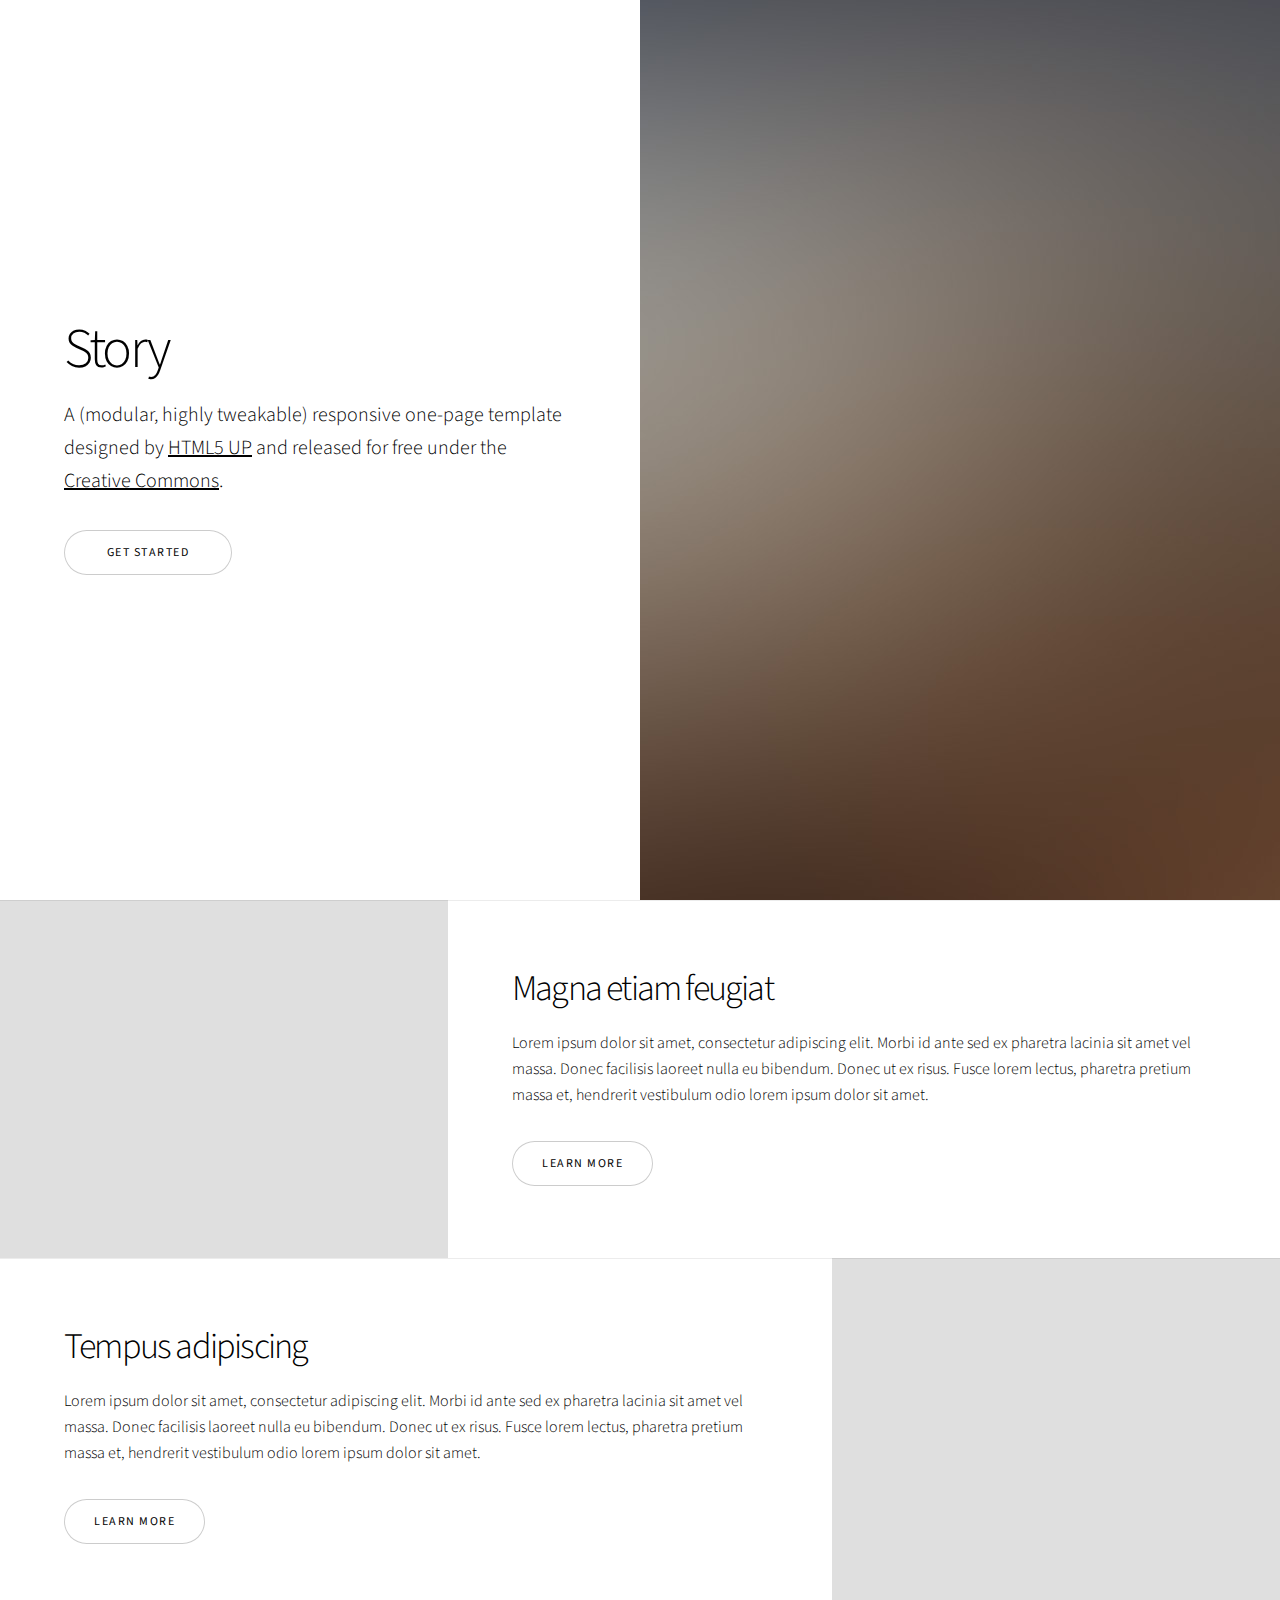
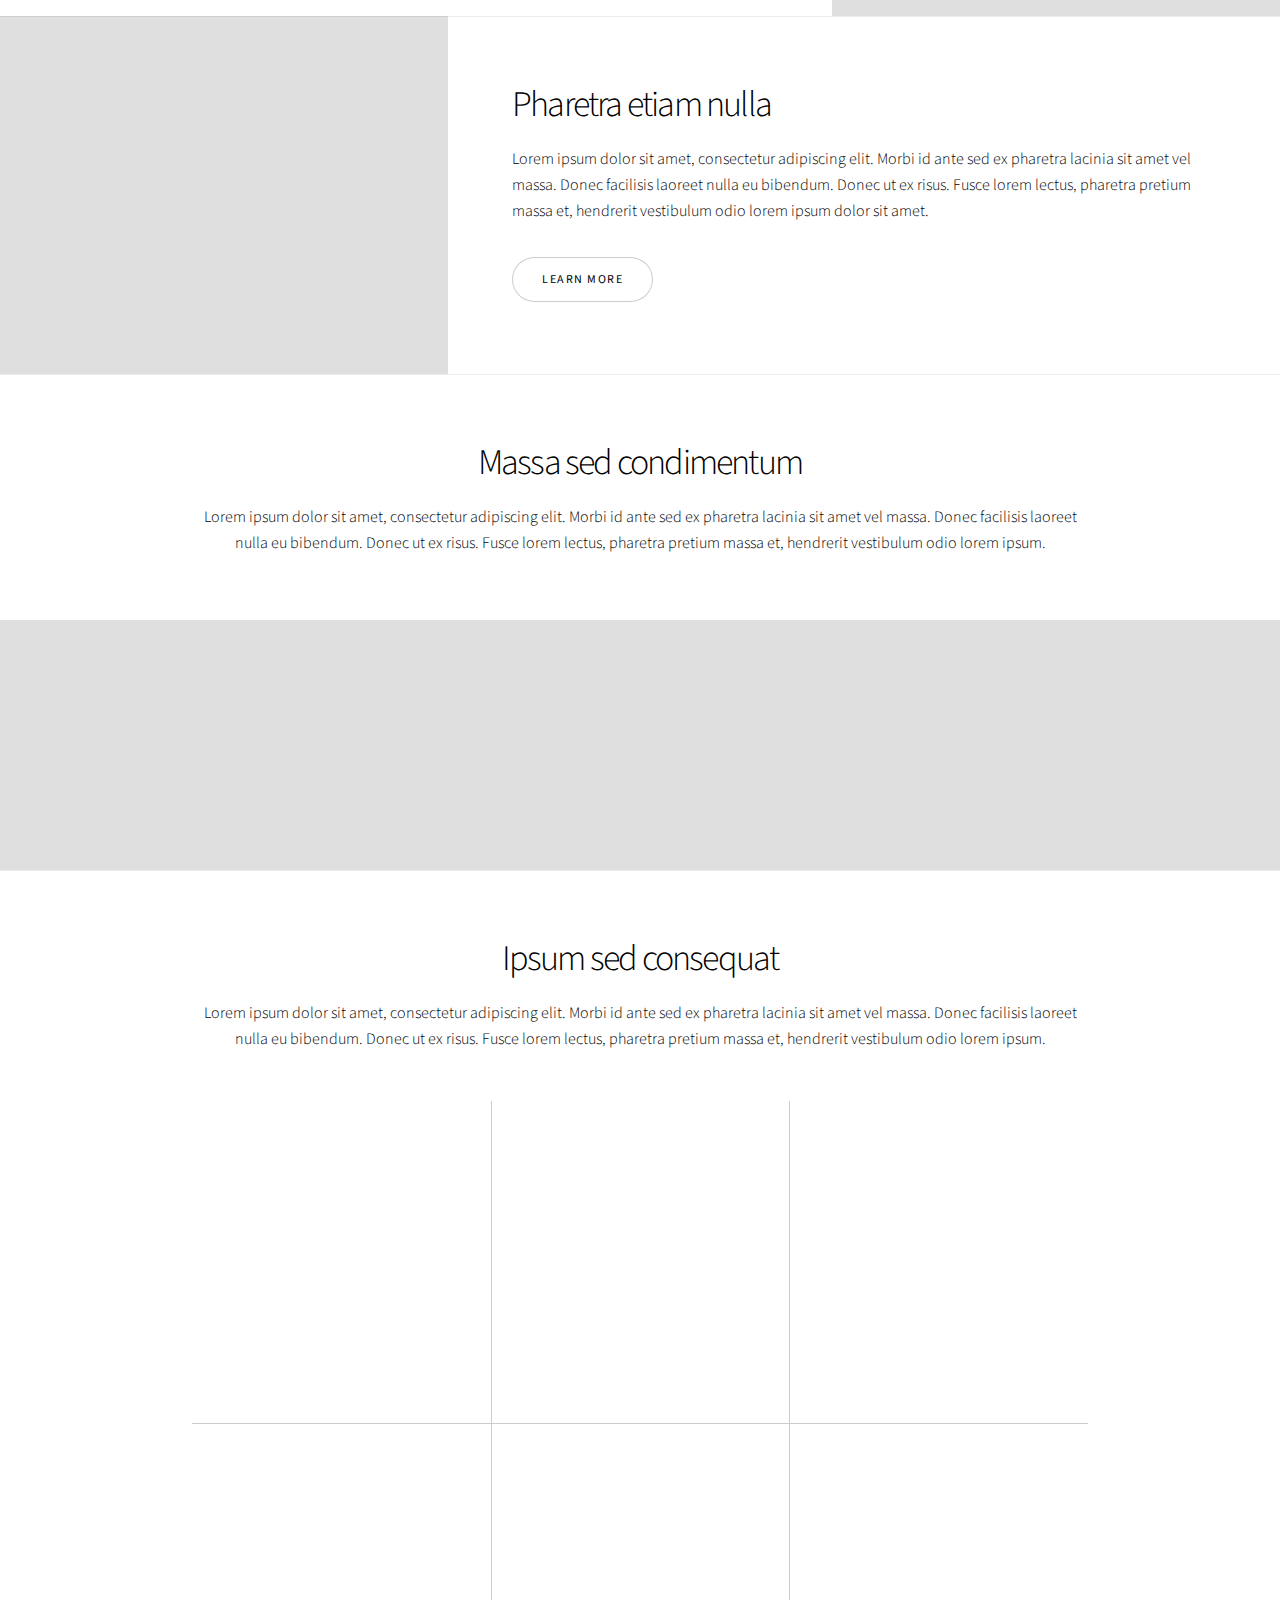
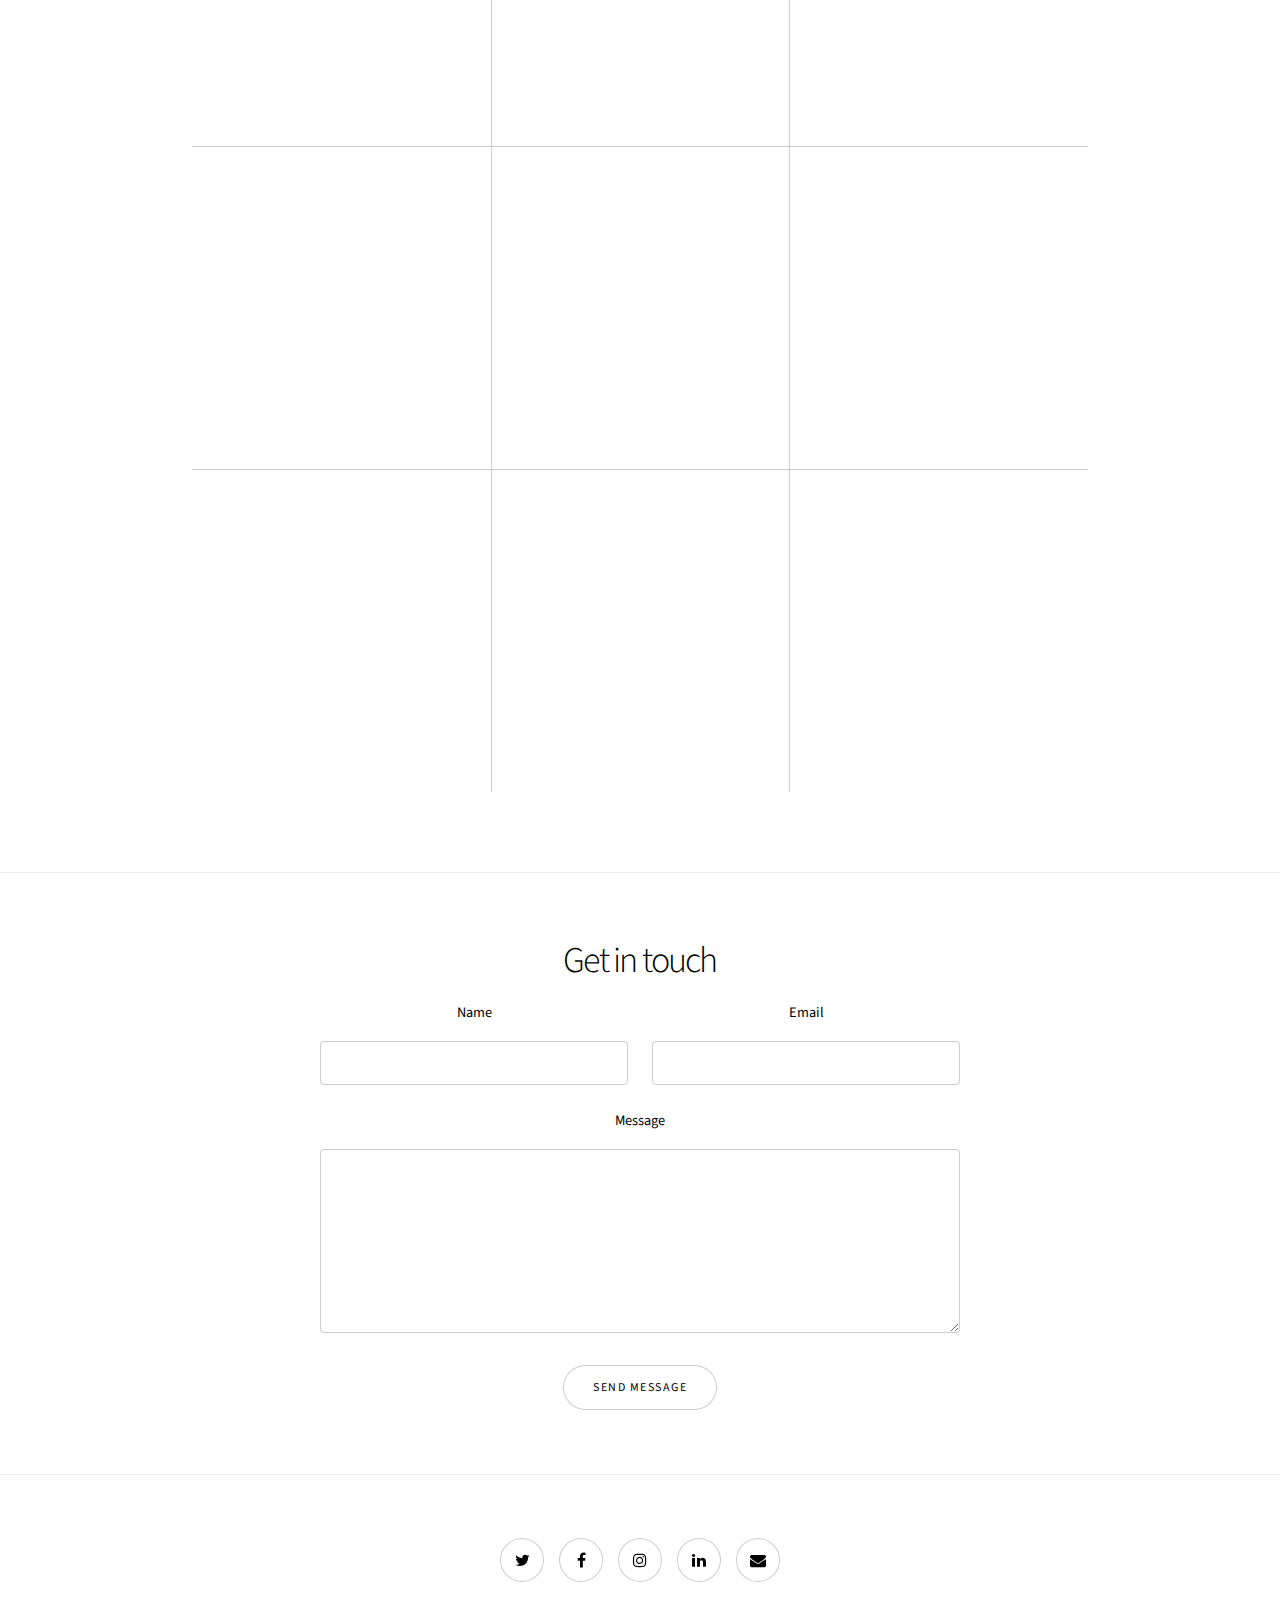
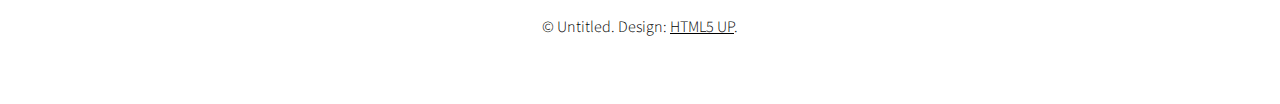
==== index.html @ b8669bd5 "Importation du Template" ====
<!DOCTYPE HTML>
<!--
	Story by HTML5 UP
	html5up.net | @ajlkn
	Free for personal and commercial use under the CCA 3.0 license (html5up.net/license)
-->
<html>
	<head>
		<title>Story by HTML5 UP</title>
		<meta charset="utf-8" />
		<meta name="viewport" content="width=device-width, initial-scale=1, user-scalable=no" />
		<link rel="stylesheet" href="assets/css/main.css" />
		<noscript><link rel="stylesheet" href="assets/css/noscript.css" /></noscript>
	</head>
	<body class="is-preload">

		<!-- Wrapper -->
			<div id="wrapper" class="divided">

				<!-- One -->
					<section class="banner style1 orient-left content-align-left image-position-right fullscreen onload-image-fade-in onload-content-fade-right">
						<div class="content">
							<h1>Story</h1>
							<p class="major">A (modular, highly tweakable) responsive one-page template designed by <a href="https://html5up.net">HTML5 UP</a> and released for free under the <a href="https://html5up.net/license">Creative Commons</a>.</p>
							<ul class="actions stacked">
								<li><a href="#first" class="button big wide smooth-scroll-middle">Get Started</a></li>
							</ul>
						</div>
						<div class="image">
							<img src="images/banner.jpg" alt="" />
						</div>
					</section>

				<!-- Two -->
					<section class="spotlight style1 orient-right content-align-left image-position-center onscroll-image-fade-in" id="first">
						<div class="content">
							<h2>Magna etiam feugiat</h2>
							<p>Lorem ipsum dolor sit amet, consectetur adipiscing elit. Morbi id ante sed ex pharetra lacinia sit amet vel massa. Donec facilisis laoreet nulla eu bibendum. Donec ut ex risus. Fusce lorem lectus, pharetra pretium massa et, hendrerit vestibulum odio lorem ipsum dolor sit amet.</p>
							<ul class="actions stacked">
								<li><a href="#" class="button">Learn More</a></li>
							</ul>
						</div>
						<div class="image">
							<img src="images/spotlight01.jpg" alt="" />
						</div>
					</section>

				<!-- Three -->
					<section class="spotlight style1 orient-left content-align-left image-position-center onscroll-image-fade-in">
						<div class="content">
							<h2>Tempus adipiscing</h2>
							<p>Lorem ipsum dolor sit amet, consectetur adipiscing elit. Morbi id ante sed ex pharetra lacinia sit amet vel massa. Donec facilisis laoreet nulla eu bibendum. Donec ut ex risus. Fusce lorem lectus, pharetra pretium massa et, hendrerit vestibulum odio lorem ipsum dolor sit amet.</p>
							<ul class="actions stacked">
								<li><a href="#" class="button">Learn More</a></li>
							</ul>
						</div>
						<div class="image">
							<img src="images/spotlight02.jpg" alt="" />
						</div>
					</section>

				<!-- Four -->
					<section class="spotlight style1 orient-right content-align-left image-position-center onscroll-image-fade-in">
						<div class="content">
							<h2>Pharetra etiam nulla</h2>
							<p>Lorem ipsum dolor sit amet, consectetur adipiscing elit. Morbi id ante sed ex pharetra lacinia sit amet vel massa. Donec facilisis laoreet nulla eu bibendum. Donec ut ex risus. Fusce lorem lectus, pharetra pretium massa et, hendrerit vestibulum odio lorem ipsum dolor sit amet.</p>
							<ul class="actions stacked">
								<li><a href="#" class="button">Learn More</a></li>
							</ul>
						</div>
						<div class="image">
							<img src="images/spotlight03.jpg" alt="" />
						</div>
					</section>

				<!-- Five -->
					<section class="wrapper style1 align-center">
						<div class="inner">
							<h2>Massa sed condimentum</h2>
							<p>Lorem ipsum dolor sit amet, consectetur adipiscing elit. Morbi id ante sed ex pharetra lacinia sit amet vel massa. Donec facilisis laoreet nulla eu bibendum. Donec ut ex risus. Fusce lorem lectus, pharetra pretium massa et, hendrerit vestibulum odio lorem ipsum.</p>
						</div>

						<!-- Gallery -->
							<div class="gallery style2 medium lightbox onscroll-fade-in">
								<article>
									<a href="images/gallery/fulls/01.jpg" class="image">
										<img src="images/gallery/thumbs/01.jpg" alt="" />
									</a>
									<div class="caption">
										<h3>Ipsum Dolor</h3>
										<p>Lorem ipsum dolor amet, consectetur magna etiam elit. Etiam sed ultrices.</p>
										<ul class="actions fixed">
											<li><span class="button small">Details</span></li>
										</ul>
									</div>
								</article>
								<article>
									<a href="images/gallery/fulls/02.jpg" class="image">
										<img src="images/gallery/thumbs/02.jpg" alt="" />
									</a>
									<div class="caption">
										<h3>Feugiat Lorem</h3>
										<p>Lorem ipsum dolor amet, consectetur magna etiam elit. Etiam sed ultrices.</p>
										<ul class="actions fixed">
											<li><span class="button small">Details</span></li>
										</ul>
									</div>
								</article>
								<article>
									<a href="images/gallery/fulls/03.jpg" class="image">
										<img src="images/gallery/thumbs/03.jpg" alt="" />
									</a>
									<div class="caption">
										<h3>Magna Amet</h3>
										<p>Lorem ipsum dolor amet, consectetur magna etiam elit. Etiam sed ultrices.</p>
										<ul class="actions fixed">
											<li><span class="button small">Details</span></li>
										</ul>
									</div>
								</article>
								<article>
									<a href="images/gallery/fulls/04.jpg" class="image">
										<img src="images/gallery/thumbs/04.jpg" alt="" />
									</a>
									<div class="caption">
										<h3>Sed Tempus</h3>
										<p>Lorem ipsum dolor amet, consectetur magna etiam elit. Etiam sed ultrices.</p>
										<ul class="actions fixed">
											<li><span class="button small">Details</span></li>
										</ul>
									</div>
								</article>
								<article>
									<a href="images/gallery/fulls/05.jpg" class="image">
										<img src="images/gallery/thumbs/05.jpg" alt="" />
									</a>
									<div class="caption">
										<h3>Ultrices Magna</h3>
										<p>Lorem ipsum dolor amet, consectetur magna etiam elit. Etiam sed ultrices.</p>
										<ul class="actions fixed">
											<li><span class="button small">Details</span></li>
										</ul>
									</div>
								</article>
								<article>
									<a href="images/gallery/fulls/06.jpg" class="image">
										<img src="images/gallery/thumbs/06.jpg" alt="" />
									</a>
									<div class="caption">
										<h3>Sed Tempus</h3>
										<p>Lorem ipsum dolor amet, consectetur magna etiam elit. Etiam sed ultrices.</p>
										<ul class="actions fixed">
											<li><span class="button small">Details</span></li>
										</ul>
									</div>
								</article>
								<article>
									<a href="images/gallery/fulls/07.jpg" class="image">
										<img src="images/gallery/thumbs/07.jpg" alt="" />
									</a>
									<div class="caption">
										<h3>Ipsum Lorem</h3>
										<p>Lorem ipsum dolor amet, consectetur magna etiam elit. Etiam sed ultrices.</p>
										<ul class="actions fixed">
											<li><span class="button small">Details</span></li>
										</ul>
									</div>
								</article>
								<article>
									<a href="images/gallery/fulls/08.jpg" class="image">
										<img src="images/gallery/thumbs/08.jpg" alt="" />
									</a>
									<div class="caption">
										<h3>Magna Risus</h3>
										<p>Lorem ipsum dolor amet, consectetur magna etiam elit. Etiam sed ultrices.</p>
										<ul class="actions fixed">
											<li><span class="button small">Details</span></li>
										</ul>
									</div>
								</article>
								<article>
									<a href="images/gallery/fulls/09.jpg" class="image">
										<img src="images/gallery/thumbs/09.jpg" alt="" />
									</a>
									<div class="caption">
										<h3>Tempus Dolor</h3>
										<p>Lorem ipsum dolor amet, consectetur magna etiam elit. Etiam sed ultrices.</p>
										<ul class="actions fixed">
											<li><span class="button small">Details</span></li>
										</ul>
									</div>
								</article>
								<article>
									<a href="images/gallery/fulls/10.jpg" class="image">
										<img src="images/gallery/thumbs/10.jpg" alt="" />
									</a>
									<div class="caption">
										<h3>Sed Etiam</h3>
										<p>Lorem ipsum dolor amet, consectetur magna etiam elit. Etiam sed ultrices.</p>
										<ul class="actions fixed">
											<li><span class="button small">Details</span></li>
										</ul>
									</div>
								</article>
								<article>
									<a href="images/gallery/fulls/11.jpg" class="image">
										<img src="images/gallery/thumbs/11.jpg" alt="" />
									</a>
									<div class="caption">
										<h3>Magna Lorem</h3>
										<p>Lorem ipsum dolor amet, consectetur magna etiam elit. Etiam sed ultrices.</p>
										<ul class="actions fixed">
											<li><span class="button small">Details</span></li>
										</ul>
									</div>
								</article>
								<article>
									<a href="images/gallery/fulls/12.jpg" class="image">
										<img src="images/gallery/thumbs/12.jpg" alt="" />
									</a>
									<div class="caption">
										<h3>Ipsum Dolor</h3>
										<p>Lorem ipsum dolor amet, consectetur magna etiam elit. Etiam sed ultrices.</p>
										<ul class="actions fixed">
											<li><span class="button small">Details</span></li>
										</ul>
									</div>
								</article>
							</div>

					</section>

				<!-- Six -->
					<section class="wrapper style1 align-center">
						<div class="inner">
							<h2>Ipsum sed consequat</h2>
							<p>Lorem ipsum dolor sit amet, consectetur adipiscing elit. Morbi id ante sed ex pharetra lacinia sit amet vel massa. Donec facilisis laoreet nulla eu bibendum. Donec ut ex risus. Fusce lorem lectus, pharetra pretium massa et, hendrerit vestibulum odio lorem ipsum.</p>
							<div class="items style1 medium onscroll-fade-in">
								<section>
									<span class="icon style2 major fa-diamond"></span>
									<h3>Lorem</h3>
									<p>Lorem ipsum dolor sit amet, consectetur adipiscing elit. Morbi dui turpis, cursus eget orci amet aliquam congue semper. Etiam eget ultrices risus nec tempor elit.</p>
								</section>
								<section>
									<span class="icon style2 major fa-save"></span>
									<h3>Ipsum</h3>
									<p>Lorem ipsum dolor sit amet, consectetur adipiscing elit. Morbi dui turpis, cursus eget orci amet aliquam congue semper. Etiam eget ultrices risus nec tempor elit.</p>
								</section>
								<section>
									<span class="icon style2 major fa-bar-chart"></span>
									<h3>Dolor</h3>
									<p>Lorem ipsum dolor sit amet, consectetur adipiscing elit. Morbi dui turpis, cursus eget orci amet aliquam congue semper. Etiam eget ultrices risus nec tempor elit.</p>
								</section>
								<section>
									<span class="icon style2 major fa-wifi"></span>
									<h3>Amet</h3>
									<p>Lorem ipsum dolor sit amet, consectetur adipiscing elit. Morbi dui turpis, cursus eget orci amet aliquam congue semper. Etiam eget ultrices risus nec tempor elit.</p>
								</section>
								<section>
									<span class="icon style2 major fa-cog"></span>
									<h3>Magna</h3>
									<p>Lorem ipsum dolor sit amet, consectetur adipiscing elit. Morbi dui turpis, cursus eget orci amet aliquam congue semper. Etiam eget ultrices risus nec tempor elit.</p>
								</section>
								<section>
									<span class="icon style2 major fa-paper-plane"></span>
									<h3>Tempus</h3>
									<p>Lorem ipsum dolor sit amet, consectetur adipiscing elit. Morbi dui turpis, cursus eget orci amet aliquam congue semper. Etiam eget ultrices risus nec tempor elit.</p>
								</section>
								<section>
									<span class="icon style2 major fa-desktop"></span>
									<h3>Aliquam</h3>
									<p>Lorem ipsum dolor sit amet, consectetur adipiscing elit. Morbi dui turpis, cursus eget orci amet aliquam congue semper. Etiam eget ultrices risus nec tempor elit.</p>
								</section>
								<section>
									<span class="icon style2 major fa-refresh"></span>
									<h3>Elit</h3>
									<p>Lorem ipsum dolor sit amet, consectetur adipiscing elit. Morbi dui turpis, cursus eget orci amet aliquam congue semper. Etiam eget ultrices risus nec tempor elit.</p>
								</section>
								<section>
									<span class="icon style2 major fa-hashtag"></span>
									<h3>Morbi</h3>
									<p>Lorem ipsum dolor sit amet, consectetur adipiscing elit. Morbi dui turpis, cursus eget orci amet aliquam congue semper. Etiam eget ultrices risus nec tempor elit.</p>
								</section>
								<section>
									<span class="icon style2 major fa-bolt"></span>
									<h3>Turpis</h3>
									<p>Lorem ipsum dolor sit amet, consectetur adipiscing elit. Morbi dui turpis, cursus eget orci amet aliquam congue semper. Etiam eget ultrices risus nec tempor elit.</p>
								</section>
								<section>
									<span class="icon style2 major fa-envelope"></span>
									<h3>Ultrices</h3>
									<p>Lorem ipsum dolor sit amet, consectetur adipiscing elit. Morbi dui turpis, cursus eget orci amet aliquam congue semper. Etiam eget ultrices risus nec tempor elit.</p>
								</section>
								<section>
									<span class="icon style2 major fa-leaf"></span>
									<h3>Risus</h3>
									<p>Lorem ipsum dolor sit amet, consectetur adipiscing elit. Morbi dui turpis, cursus eget orci amet aliquam congue semper. Etiam eget ultrices risus nec tempor elit.</p>
								</section>
							</div>
						</div>
					</section>

				<!-- Seven -->
					<section class="wrapper style1 align-center">
						<div class="inner medium">
							<h2>Get in touch</h2>
							<form method="post" action="#">
								<div class="fields">
									<div class="field half">
										<label for="name">Name</label>
										<input type="text" name="name" id="name" value="" />
									</div>
									<div class="field half">
										<label for="email">Email</label>
										<input type="email" name="email" id="email" value="" />
									</div>
									<div class="field">
										<label for="message">Message</label>
										<textarea name="message" id="message" rows="6"></textarea>
									</div>
								</div>
								<ul class="actions special">
									<li><input type="submit" name="submit" id="submit" value="Send Message" /></li>
								</ul>
							</form>

						</div>
					</section>

				<!-- Footer -->
					<footer class="wrapper style1 align-center">
						<div class="inner">
							<ul class="icons">
								<li><a href="#" class="icon style2 fa-twitter"><span class="label">Twitter</span></a></li>
								<li><a href="#" class="icon style2 fa-facebook"><span class="label">Facebook</span></a></li>
								<li><a href="#" class="icon style2 fa-instagram"><span class="label">Instagram</span></a></li>
								<li><a href="#" class="icon style2 fa-linkedin"><span class="label">LinkedIn</span></a></li>
								<li><a href="#" class="icon style2 fa-envelope"><span class="label">Email</span></a></li>
							</ul>
							<p>&copy; Untitled. Design: <a href="https://html5up.net">HTML5 UP</a>.</p>
						</div>
					</footer>

			</div>

		<!-- Scripts -->
			<script src="assets/js/jquery.min.js"></script>
			<script src="assets/js/jquery.scrollex.min.js"></script>
			<script src="assets/js/jquery.scrolly.min.js"></script>
			<script src="assets/js/browser.min.js"></script>
			<script src="assets/js/breakpoints.min.js"></script>
			<script src="assets/js/util.js"></script>
			<script src="assets/js/main.js"></script>

	</body>
</html>
---- assets/css/main.css ----
@import url(font-awesome.min.css);
@import url("https://fonts.googleapis.com/css?family=Source+Sans+Pro:300,300i,400,400i");

/*
	Story by HTML5 UP
	html5up.net | @ajlkn
	Free for personal and commercial use under the CCA 3.0 license (html5up.net/license)
*/

html, body, div, span, applet, object,
iframe, h1, h2, h3, h4, h5, h6, p, blockquote,
pre, a, abbr, acronym, address, big, cite,
code, del, dfn, em, img, ins, kbd, q, s, samp,
small, strike, strong, sub, sup, tt, var, b,
u, i, center, dl, dt, dd, ol, ul, li, fieldset,
form, label, legend, table, caption, tbody,
tfoot, thead, tr, th, td, article, aside,
canvas, details, embed, figure, figcaption,
footer, header, hgroup, menu, nav, output, ruby,
section, summary, time, mark, audio, video {
	margin: 0;
	padding: 0;
	border: 0;
	font-size: 100%;
	font: inherit;
	vertical-align: baseline;}

article, aside, details, figcaption, figure,
footer, header, hgroup, menu, nav, section {
	display: block;}

body {
	line-height: 1;
}

ol, ul {
	list-style: none;
}

blockquote, q {
	quotes: none;
}

	blockquote:before, blockquote:after, q:before, q:after {
		content: '';
		content: none;
	}

table {
	border-collapse: collapse;
	border-spacing: 0;
}

body {
	-webkit-text-size-adjust: none;
}

mark {
	background-color: transparent;
	color: inherit;
}

input::-moz-focus-inner {
	border: 0;
	padding: 0;
}

input, select, textarea {
	-moz-appearance: none;
	-webkit-appearance: none;
	-ms-appearance: none;
	appearance: none;
}

/* Basic */

	@-ms-viewport {
		width: device-width;
	}

	body {
		-ms-overflow-style: scrollbar;
	}

	@media screen and (max-width: 480px) {

		html, body {
			min-width: 320px;
		}

	}

	html {
		box-sizing: border-box;
	}

	*, *:before, *:after {
		box-sizing: inherit;
	}

	body {
		background: #ffffff;
	}

		body.is-preload *, body.is-preload *:before, body.is-preload *:after {
			-moz-animation: none !important;
			-webkit-animation: none !important;
			-ms-animation: none !important;
			animation: none !important;
			-moz-transition: none !important;
			-webkit-transition: none !important;
			-ms-transition: none !important;
			transition: none !important;
		}

/* Type */

	html {
		font-size: 18pt;
	}

		@media screen and (max-width: 1680px) {

			html {
				font-size: 14pt;
			}

		}

		@media screen and (max-width: 1280px) {

			html {
				font-size: 12pt;
			}

		}

		@media screen and (max-width: 736px) {

			html {
				font-size: 11pt;
			}

		}

		@media screen and (max-width: 360px) {

			html {
				font-size: 10pt;
			}

		}

	body {
		background-color: #ffffff;
		color: #000000;
	}

	body, input, select, textarea {
		font-family: "Source Sans Pro", Helvetica, sans-serif;
		font-size: 1rem;
		font-weight: 300;
		line-height: 1.65;
	}

	a {
		-moz-transition: color 0.2s ease-in-out;
		-webkit-transition: color 0.2s ease-in-out;
		-ms-transition: color 0.2s ease-in-out;
		transition: color 0.2s ease-in-out;
		text-decoration: underline;
	}

		a:hover {
			text-decoration: none;
		}

	strong, b {
		font-weight: 400;
	}

	em, i {
		font-style: italic;
	}

	p {
		margin: 0 0 2rem 0;
	}

		p.major {
			font-size: 1.25rem;
		}

	h1, h2, h3, h4, h5, h6 {
		font-weight: 300;
		line-height: 1.375;
		letter-spacing: -0.05em;
		margin: 0 0 1rem 0;
	}

		h1 a, h2 a, h3 a, h4 a, h5 a, h6 a {
			color: inherit;
			text-decoration: none;
		}

	h1 {
		font-size: 3.5rem;
		line-height: 1.2;
	}

	h2 {
		font-size: 2.25rem;
	}

	h3 {
		font-size: 1.5rem;
	}

	h4 {
		font-size: 1.1rem;
	}

	h5 {
		font-size: 0.9rem;
	}

	h6 {
		font-size: 0.7rem;
	}

	sub {
		font-size: 0.8rem;
		position: relative;
		top: 0.5rem;
	}

	sup {
		font-size: 0.8rem;
		position: relative;
		top: -0.5rem;
	}

	blockquote {
		border-left: solid 4px;
		font-style: italic;
		margin: 0 0 2rem 0;
		padding: 0.5rem 0 0.5rem 2rem;
	}

	code {
		border-radius: 4px;
		font-family: "Courier New", monospace;
		font-size: 0.9em;
		margin: 0 0.25rem;
		padding: 0.25rem 0.325rem;
	}

	pre {
		-webkit-overflow-scrolling: touch;
		font-family: "Courier New", monospace;
		font-size: 0.9em;
		margin: 0 0 2rem 0;
	}

		pre code {
			display: block;
			line-height: 1.5;
			padding: 0.75rem 1rem;
			overflow-x: auto;
		}

	hr {
		border: 0;
		border-bottom: solid 1px;
		margin: 2.5rem 0;
	}

		hr.major {
			margin: 3.5rem 0;
		}

	.align-left {
		text-align: left;
	}

	.align-center {
		text-align: center;
	}

	.align-right {
		text-align: right;
	}

	@media screen and (max-width: 736px) {

		p.major {
			font-size: 1.1rem;
		}

		h1 {
			font-size: 2.5rem;
		}

		h2 {
			font-size: 2rem;
		}

		h3 {
			font-size: 1.25rem;
		}

		h4 {
			font-size: 1rem;
		}

	}

	input, select, textarea {
		color: #000000;
	}

	a {
		color: #000000;
	}

		a:hover {
			color: #47D3E5;
		}

	strong, b {
		color: #000000;
	}

	h1, h2, h3, h4, h5, h6 {
		color: #000000;
	}

	blockquote {
		border-left-color: rgba(0, 0, 0, 0.2);
	}

	code {
		background: rgba(0, 0, 0, 0.05);
		border-color: rgba(0, 0, 0, 0.2);
	}

	hr {
		border-bottom-color: rgba(0, 0, 0, 0.2);
	}

/* Row */

	.row {
		display: flex;
		flex-wrap: wrap;
		box-sizing: border-box;
		align-items: stretch;
	}

		.row > * {
			box-sizing: border-box;
		}

		.row.gtr-uniform > * > :last-child {
			margin-bottom: 0;
		}

		.row.aln-left {
			justify-content: flex-start;
		}

		.row.aln-center {
			justify-content: center;
		}

		.row.aln-right {
			justify-content: flex-end;
		}

		.row.aln-top {
			align-items: flex-start;
		}

		.row.aln-middle {
			align-items: center;
		}

		.row.aln-bottom {
			align-items: flex-end;
		}

		.row > .imp {
			order: -1;
		}

		.row > .col-1 {
			width: 8.3333333333%;
		}

		.row > .off-1 {
			margin-left: 8.3333333333%;
		}

		.row > .col-2 {
			width: 16.6666666667%;
		}

		.row > .off-2 {
			margin-left: 16.6666666667%;
		}

		.row > .col-3 {
			width: 25%;
		}

		.row > .off-3 {
			margin-left: 25%;
		}

		.row > .col-4 {
			width: 33.3333333333%;
		}

		.row > .off-4 {
			margin-left: 33.3333333333%;
		}

		.row > .col-5 {
			width: 41.6666666667%;
		}

		.row > .off-5 {
			margin-left: 41.6666666667%;
		}

		.row > .col-6 {
			width: 50%;
		}

		.row > .off-6 {
			margin-left: 50%;
		}

		.row > .col-7 {
			width: 58.3333333333%;
		}

		.row > .off-7 {
			margin-left: 58.3333333333%;
		}

		.row > .col-8 {
			width: 66.6666666667%;
		}

		.row > .off-8 {
			margin-left: 66.6666666667%;
		}

		.row > .col-9 {
			width: 75%;
		}

		.row > .off-9 {
			margin-left: 75%;
		}

		.row > .col-10 {
			width: 83.3333333333%;
		}

		.row > .off-10 {
			margin-left: 83.3333333333%;
		}

		.row > .col-11 {
			width: 91.6666666667%;
		}

		.row > .off-11 {
			margin-left: 91.6666666667%;
		}

		.row > .col-12 {
			width: 100%;
		}

		.row > .off-12 {
			margin-left: 100%;
		}

		.row.gtr-0 {
			margin-top: 0;
			margin-left: 0rem;
		}

			.row.gtr-0 > * {
				padding: 0 0 0 0rem;
			}

			.row.gtr-0.gtr-uniform {
				margin-top: 0rem;
			}

				.row.gtr-0.gtr-uniform > * {
					padding-top: 0rem;
				}

		.row.gtr-25 {
			margin-top: 0;
			margin-left: -0.5rem;
		}

			.row.gtr-25 > * {
				padding: 0 0 0 0.5rem;
			}

			.row.gtr-25.gtr-uniform {
				margin-top: -0.5rem;
			}

				.row.gtr-25.gtr-uniform > * {
					padding-top: 0.5rem;
				}

		.row.gtr-50 {
			margin-top: 0;
			margin-left: -1rem;
		}

			.row.gtr-50 > * {
				padding: 0 0 0 1rem;
			}

			.row.gtr-50.gtr-uniform {
				margin-top: -1rem;
			}

				.row.gtr-50.gtr-uniform > * {
					padding-top: 1rem;
				}

		.row {
			margin-top: 0;
			margin-left: -2rem;
		}

			.row > * {
				padding: 0 0 0 2rem;
			}

			.row.gtr-uniform {
				margin-top: -2rem;
			}

				.row.gtr-uniform > * {
					padding-top: 2rem;
				}

		.row.gtr-150 {
			margin-top: 0;
			margin-left: -3rem;
		}

			.row.gtr-150 > * {
				padding: 0 0 0 3rem;
			}

			.row.gtr-150.gtr-uniform {
				margin-top: -3rem;
			}

				.row.gtr-150.gtr-uniform > * {
					padding-top: 3rem;
				}

		.row.gtr-200 {
			margin-top: 0;
			margin-left: -4rem;
		}

			.row.gtr-200 > * {
				padding: 0 0 0 4rem;
			}

			.row.gtr-200.gtr-uniform {
				margin-top: -4rem;
			}

				.row.gtr-200.gtr-uniform > * {
					padding-top: 4rem;
				}

		@media screen and (max-width: 1680px) {

			.row {
				display: flex;
				flex-wrap: wrap;
				box-sizing: border-box;
				align-items: stretch;
			}

				.row > * {
					box-sizing: border-box;
				}

				.row.gtr-uniform > * > :last-child {
					margin-bottom: 0;
				}

				.row.aln-left {
					justify-content: flex-start;
				}

				.row.aln-center {
					justify-content: center;
				}

				.row.aln-right {
					justify-content: flex-end;
				}

				.row.aln-top {
					align-items: flex-start;
				}

				.row.aln-middle {
					align-items: center;
				}

				.row.aln-bottom {
					align-items: flex-end;
				}

				.row > .imp-xlarge {
					order: -1;
				}

				.row > .col-1-xlarge {
					width: 8.3333333333%;
				}

				.row > .off-1-xlarge {
					margin-left: 8.3333333333%;
				}

				.row > .col-2-xlarge {
					width: 16.6666666667%;
				}

				.row > .off-2-xlarge {
					margin-left: 16.6666666667%;
				}

				.row > .col-3-xlarge {
					width: 25%;
				}

				.row > .off-3-xlarge {
					margin-left: 25%;
				}

				.row > .col-4-xlarge {
					width: 33.3333333333%;
				}

				.row > .off-4-xlarge {
					margin-left: 33.3333333333%;
				}

				.row > .col-5-xlarge {
					width: 41.6666666667%;
				}

				.row > .off-5-xlarge {
					margin-left: 41.6666666667%;
				}

				.row > .col-6-xlarge {
					width: 50%;
				}

				.row > .off-6-xlarge {
					margin-left: 50%;
				}

				.row > .col-7-xlarge {
					width: 58.3333333333%;
				}

				.row > .off-7-xlarge {
					margin-left: 58.3333333333%;
				}

				.row > .col-8-xlarge {
					width: 66.6666666667%;
				}

				.row > .off-8-xlarge {
					margin-left: 66.6666666667%;
				}

				.row > .col-9-xlarge {
					width: 75%;
				}

				.row > .off-9-xlarge {
					margin-left: 75%;
				}

				.row > .col-10-xlarge {
					width: 83.3333333333%;
				}

				.row > .off-10-xlarge {
					margin-left: 83.3333333333%;
				}

				.row > .col-11-xlarge {
					width: 91.6666666667%;
				}

				.row > .off-11-xlarge {
					margin-left: 91.6666666667%;
				}

				.row > .col-12-xlarge {
					width: 100%;
				}

				.row > .off-12-xlarge {
					margin-left: 100%;
				}

				.row.gtr-0 {
					margin-top: 0;
					margin-left: 0rem;
				}

					.row.gtr-0 > * {
						padding: 0 0 0 0rem;
					}

					.row.gtr-0.gtr-uniform {
						margin-top: 0rem;
					}

						.row.gtr-0.gtr-uniform > * {
							padding-top: 0rem;
						}

				.row.gtr-25 {
					margin-top: 0;
					margin-left: -0.5rem;
				}

					.row.gtr-25 > * {
						padding: 0 0 0 0.5rem;
					}

					.row.gtr-25.gtr-uniform {
						margin-top: -0.5rem;
					}

						.row.gtr-25.gtr-uniform > * {
							padding-top: 0.5rem;
						}

				.row.gtr-50 {
					margin-top: 0;
					margin-left: -1rem;
				}

					.row.gtr-50 > * {
						padding: 0 0 0 1rem;
					}

					.row.gtr-50.gtr-uniform {
						margin-top: -1rem;
					}

						.row.gtr-50.gtr-uniform > * {
							padding-top: 1rem;
						}

				.row {
					margin-top: 0;
					margin-left: -2rem;
				}

					.row > * {
						padding: 0 0 0 2rem;
					}

					.row.gtr-uniform {
						margin-top: -2rem;
					}

						.row.gtr-uniform > * {
							padding-top: 2rem;
						}

				.row.gtr-150 {
					margin-top: 0;
					margin-left: -3rem;
				}

					.row.gtr-150 > * {
						padding: 0 0 0 3rem;
					}

					.row.gtr-150.gtr-uniform {
						margin-top: -3rem;
					}

						.row.gtr-150.gtr-uniform > * {
							padding-top: 3rem;
						}

				.row.gtr-200 {
					margin-top: 0;
					margin-left: -4rem;
				}

					.row.gtr-200 > * {
						padding: 0 0 0 4rem;
					}

					.row.gtr-200.gtr-uniform {
						margin-top: -4rem;
					}

						.row.gtr-200.gtr-uniform > * {
							padding-top: 4rem;
						}

		}

		@media screen and (max-width: 1280px) {

			.row {
				display: flex;
				flex-wrap: wrap;
				box-sizing: border-box;
				align-items: stretch;
			}

				.row > * {
					box-sizing: border-box;
				}

				.row.gtr-uniform > * > :last-child {
					margin-bottom: 0;
				}

				.row.aln-left {
					justify-content: flex-start;
				}

				.row.aln-center {
					justify-content: center;
				}

				.row.aln-right {
					justify-content: flex-end;
				}

				.row.aln-top {
					align-items: flex-start;
				}

				.row.aln-middle {
					align-items: center;
				}

				.row.aln-bottom {
					align-items: flex-end;
				}

				.row > .imp-large {
					order: -1;
				}

				.row > .col-1-large {
					width: 8.3333333333%;
				}

				.row > .off-1-large {
					margin-left: 8.3333333333%;
				}

				.row > .col-2-large {
					width: 16.6666666667%;
				}

				.row > .off-2-large {
					margin-left: 16.6666666667%;
				}

				.row > .col-3-large {
					width: 25%;
				}

				.row > .off-3-large {
					margin-left: 25%;
				}

				.row > .col-4-large {
					width: 33.3333333333%;
				}

				.row > .off-4-large {
					margin-left: 33.3333333333%;
				}

				.row > .col-5-large {
					width: 41.6666666667%;
				}

				.row > .off-5-large {
					margin-left: 41.6666666667%;
				}

				.row > .col-6-large {
					width: 50%;
				}

				.row > .off-6-large {
					margin-left: 50%;
				}

				.row > .col-7-large {
					width: 58.3333333333%;
				}

				.row > .off-7-large {
					margin-left: 58.3333333333%;
				}

				.row > .col-8-large {
					width: 66.6666666667%;
				}

				.row > .off-8-large {
					margin-left: 66.6666666667%;
				}

				.row > .col-9-large {
					width: 75%;
				}

				.row > .off-9-large {
					margin-left: 75%;
				}

				.row > .col-10-large {
					width: 83.3333333333%;
				}

				.row > .off-10-large {
					margin-left: 83.3333333333%;
				}

				.row > .col-11-large {
					width: 91.6666666667%;
				}

				.row > .off-11-large {
					margin-left: 91.6666666667%;
				}

				.row > .col-12-large {
					width: 100%;
				}

				.row > .off-12-large {
					margin-left: 100%;
				}

				.row.gtr-0 {
					margin-top: 0;
					margin-left: 0rem;
				}

					.row.gtr-0 > * {
						padding: 0 0 0 0rem;
					}

					.row.gtr-0.gtr-uniform {
						margin-top: 0rem;
					}

						.row.gtr-0.gtr-uniform > * {
							padding-top: 0rem;
						}

				.row.gtr-25 {
					margin-top: 0;
					margin-left: -0.5rem;
				}

					.row.gtr-25 > * {
						padding: 0 0 0 0.5rem;
					}

					.row.gtr-25.gtr-uniform {
						margin-top: -0.5rem;
					}

						.row.gtr-25.gtr-uniform > * {
							padding-top: 0.5rem;
						}

				.row.gtr-50 {
					margin-top: 0;
					margin-left: -1rem;
				}

					.row.gtr-50 > * {
						padding: 0 0 0 1rem;
					}

					.row.gtr-50.gtr-uniform {
						margin-top: -1rem;
					}

						.row.gtr-50.gtr-uniform > * {
							padding-top: 1rem;
						}

				.row {
					margin-top: 0;
					margin-left: -2rem;
				}

					.row > * {
						padding: 0 0 0 2rem;
					}

					.row.gtr-uniform {
						margin-top: -2rem;
					}

						.row.gtr-uniform > * {
							padding-top: 2rem;
						}

				.row.gtr-150 {
					margin-top: 0;
					margin-left: -3rem;
				}

					.row.gtr-150 > * {
						padding: 0 0 0 3rem;
					}

					.row.gtr-150.gtr-uniform {
						margin-top: -3rem;
					}

						.row.gtr-150.gtr-uniform > * {
							padding-top: 3rem;
						}

				.row.gtr-200 {
					margin-top: 0;
					margin-left: -4rem;
				}

					.row.gtr-200 > * {
						padding: 0 0 0 4rem;
					}

					.row.gtr-200.gtr-uniform {
						margin-top: -4rem;
					}

						.row.gtr-200.gtr-uniform > * {
							padding-top: 4rem;
						}

		}

		@media screen and (max-width: 980px) {

			.row {
				display: flex;
				flex-wrap: wrap;
				box-sizing: border-box;
				align-items: stretch;
			}

				.row > * {
					box-sizing: border-box;
				}

				.row.gtr-uniform > * > :last-child {
					margin-bottom: 0;
				}

				.row.aln-left {
					justify-content: flex-start;
				}

				.row.aln-center {
					justify-content: center;
				}

				.row.aln-right {
					justify-content: flex-end;
				}

				.row.aln-top {
					align-items: flex-start;
				}

				.row.aln-middle {
					align-items: center;
				}

				.row.aln-bottom {
					align-items: flex-end;
				}

				.row > .imp-medium {
					order: -1;
				}

				.row > .col-1-medium {
					width: 8.3333333333%;
				}

				.row > .off-1-medium {
					margin-left: 8.3333333333%;
				}

				.row > .col-2-medium {
					width: 16.6666666667%;
				}

				.row > .off-2-medium {
					margin-left: 16.6666666667%;
				}

				.row > .col-3-medium {
					width: 25%;
				}

				.row > .off-3-medium {
					margin-left: 25%;
				}

				.row > .col-4-medium {
					width: 33.3333333333%;
				}

				.row > .off-4-medium {
					margin-left: 33.3333333333%;
				}

				.row > .col-5-medium {
					width: 41.6666666667%;
				}

				.row > .off-5-medium {
					margin-left: 41.6666666667%;
				}

				.row > .col-6-medium {
					width: 50%;
				}

				.row > .off-6-medium {
					margin-left: 50%;
				}

				.row > .col-7-medium {
					width: 58.3333333333%;
				}

				.row > .off-7-medium {
					margin-left: 58.3333333333%;
				}

				.row > .col-8-medium {
					width: 66.6666666667%;
				}

				.row > .off-8-medium {
					margin-left: 66.6666666667%;
				}

				.row > .col-9-medium {
					width: 75%;
				}

				.row > .off-9-medium {
					margin-left: 75%;
				}

				.row > .col-10-medium {
					width: 83.3333333333%;
				}

				.row > .off-10-medium {
					margin-left: 83.3333333333%;
				}

				.row > .col-11-medium {
					width: 91.6666666667%;
				}

				.row > .off-11-medium {
					margin-left: 91.6666666667%;
				}

				.row > .col-12-medium {
					width: 100%;
				}

				.row > .off-12-medium {
					margin-left: 100%;
				}

				.row.gtr-0 {
					margin-top: 0;
					margin-left: 0rem;
				}

					.row.gtr-0 > * {
						padding: 0 0 0 0rem;
					}

					.row.gtr-0.gtr-uniform {
						margin-top: 0rem;
					}

						.row.gtr-0.gtr-uniform > * {
							padding-top: 0rem;
						}

				.row.gtr-25 {
					margin-top: 0;
					margin-left: -0.5rem;
				}

					.row.gtr-25 > * {
						padding: 0 0 0 0.5rem;
					}

					.row.gtr-25.gtr-uniform {
						margin-top: -0.5rem;
					}

						.row.gtr-25.gtr-uniform > * {
							padding-top: 0.5rem;
						}

				.row.gtr-50 {
					margin-top: 0;
					margin-left: -1rem;
				}

					.row.gtr-50 > * {
						padding: 0 0 0 1rem;
					}

					.row.gtr-50.gtr-uniform {
						margin-top: -1rem;
					}

						.row.gtr-50.gtr-uniform > * {
							padding-top: 1rem;
						}

				.row {
					margin-top: 0;
					margin-left: -2rem;
				}

					.row > * {
						padding: 0 0 0 2rem;
					}

					.row.gtr-uniform {
						margin-top: -2rem;
					}

						.row.gtr-uniform > * {
							padding-top: 2rem;
						}

				.row.gtr-150 {
					margin-top: 0;
					margin-left: -3rem;
				}

					.row.gtr-150 > * {
						padding: 0 0 0 3rem;
					}

					.row.gtr-150.gtr-uniform {
						margin-top: -3rem;
					}

						.row.gtr-150.gtr-uniform > * {
							padding-top: 3rem;
						}

				.row.gtr-200 {
					margin-top: 0;
					margin-left: -4rem;
				}

					.row.gtr-200 > * {
						padding: 0 0 0 4rem;
					}

					.row.gtr-200.gtr-uniform {
						margin-top: -4rem;
					}

						.row.gtr-200.gtr-uniform > * {
							padding-top: 4rem;
						}

		}

		@media screen and (max-width: 736px) {

			.row {
				display: flex;
				flex-wrap: wrap;
				box-sizing: border-box;
				align-items: stretch;
			}

				.row > * {
					box-sizing: border-box;
				}

				.row.gtr-uniform > * > :last-child {
					margin-bottom: 0;
				}

				.row.aln-left {
					justify-content: flex-start;
				}

				.row.aln-center {
					justify-content: center;
				}

				.row.aln-right {
					justify-content: flex-end;
				}

				.row.aln-top {
					align-items: flex-start;
				}

				.row.aln-middle {
					align-items: center;
				}

				.row.aln-bottom {
					align-items: flex-end;
				}

				.row > .imp-small {
					order: -1;
				}

				.row > .col-1-small {
					width: 8.3333333333%;
				}

				.row > .off-1-small {
					margin-left: 8.3333333333%;
				}

				.row > .col-2-small {
					width: 16.6666666667%;
				}

				.row > .off-2-small {
					margin-left: 16.6666666667%;
				}

				.row > .col-3-small {
					width: 25%;
				}

				.row > .off-3-small {
					margin-left: 25%;
				}

				.row > .col-4-small {
					width: 33.3333333333%;
				}

				.row > .off-4-small {
					margin-left: 33.3333333333%;
				}

				.row > .col-5-small {
					width: 41.6666666667%;
				}

				.row > .off-5-small {
					margin-left: 41.6666666667%;
				}

				.row > .col-6-small {
					width: 50%;
				}

				.row > .off-6-small {
					margin-left: 50%;
				}

				.row > .col-7-small {
					width: 58.3333333333%;
				}

				.row > .off-7-small {
					margin-left: 58.3333333333%;
				}

				.row > .col-8-small {
					width: 66.6666666667%;
				}

				.row > .off-8-small {
					margin-left: 66.6666666667%;
				}

				.row > .col-9-small {
					width: 75%;
				}

				.row > .off-9-small {
					margin-left: 75%;
				}

				.row > .col-10-small {
					width: 83.3333333333%;
				}

				.row > .off-10-small {
					margin-left: 83.3333333333%;
				}

				.row > .col-11-small {
					width: 91.6666666667%;
				}

				.row > .off-11-small {
					margin-left: 91.6666666667%;
				}

				.row > .col-12-small {
					width: 100%;
				}

				.row > .off-12-small {
					margin-left: 100%;
				}

				.row.gtr-0 {
					margin-top: 0;
					margin-left: 0rem;
				}

					.row.gtr-0 > * {
						padding: 0 0 0 0rem;
					}

					.row.gtr-0.gtr-uniform {
						margin-top: 0rem;
					}

						.row.gtr-0.gtr-uniform > * {
							padding-top: 0rem;
						}

				.row.gtr-25 {
					margin-top: 0;
					margin-left: -0.5rem;
				}

					.row.gtr-25 > * {
						padding: 0 0 0 0.5rem;
					}

					.row.gtr-25.gtr-uniform {
						margin-top: -0.5rem;
					}

						.row.gtr-25.gtr-uniform > * {
							padding-top: 0.5rem;
						}

				.row.gtr-50 {
					margin-top: 0;
					margin-left: -1rem;
				}

					.row.gtr-50 > * {
						padding: 0 0 0 1rem;
					}

					.row.gtr-50.gtr-uniform {
						margin-top: -1rem;
					}

						.row.gtr-50.gtr-uniform > * {
							padding-top: 1rem;
						}

				.row {
					margin-top: 0;
					margin-left: -2rem;
				}

					.row > * {
						padding: 0 0 0 2rem;
					}

					.row.gtr-uniform {
						margin-top: -2rem;
					}

						.row.gtr-uniform > * {
							padding-top: 2rem;
						}

				.row.gtr-150 {
					margin-top: 0;
					margin-left: -3rem;
				}

					.row.gtr-150 > * {
						padding: 0 0 0 3rem;
					}

					.row.gtr-150.gtr-uniform {
						margin-top: -3rem;
					}

						.row.gtr-150.gtr-uniform > * {
							padding-top: 3rem;
						}

				.row.gtr-200 {
					margin-top: 0;
					margin-left: -4rem;
				}

					.row.gtr-200 > * {
						padding: 0 0 0 4rem;
					}

					.row.gtr-200.gtr-uniform {
						margin-top: -4rem;
					}

						.row.gtr-200.gtr-uniform > * {
							padding-top: 4rem;
						}

		}

		@media screen and (max-width: 480px) {

			.row {
				display: flex;
				flex-wrap: wrap;
				box-sizing: border-box;
				align-items: stretch;
			}

				.row > * {
					box-sizing: border-box;
				}

				.row.gtr-uniform > * > :last-child {
					margin-bottom: 0;
				}

				.row.aln-left {
					justify-content: flex-start;
				}

				.row.aln-center {
					justify-content: center;
				}

				.row.aln-right {
					justify-content: flex-end;
				}

				.row.aln-top {
					align-items: flex-start;
				}

				.row.aln-middle {
					align-items: center;
				}

				.row.aln-bottom {
					align-items: flex-end;
				}

				.row > .imp-xsmall {
					order: -1;
				}

				.row > .col-1-xsmall {
					width: 8.3333333333%;
				}

				.row > .off-1-xsmall {
					margin-left: 8.3333333333%;
				}

				.row > .col-2-xsmall {
					width: 16.6666666667%;
				}

				.row > .off-2-xsmall {
					margin-left: 16.6666666667%;
				}

				.row > .col-3-xsmall {
					width: 25%;
				}

				.row > .off-3-xsmall {
					margin-left: 25%;
				}

				.row > .col-4-xsmall {
					width: 33.3333333333%;
				}

				.row > .off-4-xsmall {
					margin-left: 33.3333333333%;
				}

				.row > .col-5-xsmall {
					width: 41.6666666667%;
				}

				.row > .off-5-xsmall {
					margin-left: 41.6666666667%;
				}

				.row > .col-6-xsmall {
					width: 50%;
				}

				.row > .off-6-xsmall {
					margin-left: 50%;
				}

				.row > .col-7-xsmall {
					width: 58.3333333333%;
				}

				.row > .off-7-xsmall {
					margin-left: 58.3333333333%;
				}

				.row > .col-8-xsmall {
					width: 66.6666666667%;
				}

				.row > .off-8-xsmall {
					margin-left: 66.6666666667%;
				}

				.row > .col-9-xsmall {
					width: 75%;
				}

				.row > .off-9-xsmall {
					margin-left: 75%;
				}

				.row > .col-10-xsmall {
					width: 83.3333333333%;
				}

				.row > .off-10-xsmall {
					margin-left: 83.3333333333%;
				}

				.row > .col-11-xsmall {
					width: 91.6666666667%;
				}

				.row > .off-11-xsmall {
					margin-left: 91.6666666667%;
				}

				.row > .col-12-xsmall {
					width: 100%;
				}

				.row > .off-12-xsmall {
					margin-left: 100%;
				}

				.row.gtr-0 {
					margin-top: 0;
					margin-left: 0rem;
				}

					.row.gtr-0 > * {
						padding: 0 0 0 0rem;
					}

					.row.gtr-0.gtr-uniform {
						margin-top: 0rem;
					}

						.row.gtr-0.gtr-uniform > * {
							padding-top: 0rem;
						}

				.row.gtr-25 {
					margin-top: 0;
					margin-left: -0.5rem;
				}

					.row.gtr-25 > * {
						padding: 0 0 0 0.5rem;
					}

					.row.gtr-25.gtr-uniform {
						margin-top: -0.5rem;
					}

						.row.gtr-25.gtr-uniform > * {
							padding-top: 0.5rem;
						}

				.row.gtr-50 {
					margin-top: 0;
					margin-left: -1rem;
				}

					.row.gtr-50 > * {
						padding: 0 0 0 1rem;
					}

					.row.gtr-50.gtr-uniform {
						margin-top: -1rem;
					}

						.row.gtr-50.gtr-uniform > * {
							padding-top: 1rem;
						}

				.row {
					margin-top: 0;
					margin-left: -2rem;
				}

					.row > * {
						padding: 0 0 0 2rem;
					}

					.row.gtr-uniform {
						margin-top: -2rem;
					}

						.row.gtr-uniform > * {
							padding-top: 2rem;
						}

				.row.gtr-150 {
					margin-top: 0;
					margin-left: -3rem;
				}

					.row.gtr-150 > * {
						padding: 0 0 0 3rem;
					}

					.row.gtr-150.gtr-uniform {
						margin-top: -3rem;
					}

						.row.gtr-150.gtr-uniform > * {
							padding-top: 3rem;
						}

				.row.gtr-200 {
					margin-top: 0;
					margin-left: -4rem;
				}

					.row.gtr-200 > * {
						padding: 0 0 0 4rem;
					}

					.row.gtr-200.gtr-uniform {
						margin-top: -4rem;
					}

						.row.gtr-200.gtr-uniform > * {
							padding-top: 4rem;
						}

		}

		@media screen and (max-width: 360px) {

			.row {
				display: flex;
				flex-wrap: wrap;
				box-sizing: border-box;
				align-items: stretch;
			}

				.row > * {
					box-sizing: border-box;
				}

				.row.gtr-uniform > * > :last-child {
					margin-bottom: 0;
				}

				.row.aln-left {
					justify-content: flex-start;
				}

				.row.aln-center {
					justify-content: center;
				}

				.row.aln-right {
					justify-content: flex-end;
				}

				.row.aln-top {
					align-items: flex-start;
				}

				.row.aln-middle {
					align-items: center;
				}

				.row.aln-bottom {
					align-items: flex-end;
				}

				.row > .imp-xxsmall {
					order: -1;
				}

				.row > .col-1-xxsmall {
					width: 8.3333333333%;
				}

				.row > .off-1-xxsmall {
					margin-left: 8.3333333333%;
				}

				.row > .col-2-xxsmall {
					width: 16.6666666667%;
				}

				.row > .off-2-xxsmall {
					margin-left: 16.6666666667%;
				}

				.row > .col-3-xxsmall {
					width: 25%;
				}

				.row > .off-3-xxsmall {
					margin-left: 25%;
				}

				.row > .col-4-xxsmall {
					width: 33.3333333333%;
				}

				.row > .off-4-xxsmall {
					margin-left: 33.3333333333%;
				}

				.row > .col-5-xxsmall {
					width: 41.6666666667%;
				}

				.row > .off-5-xxsmall {
					margin-left: 41.6666666667%;
				}

				.row > .col-6-xxsmall {
					width: 50%;
				}

				.row > .off-6-xxsmall {
					margin-left: 50%;
				}

				.row > .col-7-xxsmall {
					width: 58.3333333333%;
				}

				.row > .off-7-xxsmall {
					margin-left: 58.3333333333%;
				}

				.row > .col-8-xxsmall {
					width: 66.6666666667%;
				}

				.row > .off-8-xxsmall {
					margin-left: 66.6666666667%;
				}

				.row > .col-9-xxsmall {
					width: 75%;
				}

				.row > .off-9-xxsmall {
					margin-left: 75%;
				}

				.row > .col-10-xxsmall {
					width: 83.3333333333%;
				}

				.row > .off-10-xxsmall {
					margin-left: 83.3333333333%;
				}

				.row > .col-11-xxsmall {
					width: 91.6666666667%;
				}

				.row > .off-11-xxsmall {
					margin-left: 91.6666666667%;
				}

				.row > .col-12-xxsmall {
					width: 100%;
				}

				.row > .off-12-xxsmall {
					margin-left: 100%;
				}

				.row.gtr-0 {
					margin-top: 0;
					margin-left: 0rem;
				}

					.row.gtr-0 > * {
						padding: 0 0 0 0rem;
					}

					.row.gtr-0.gtr-uniform {
						margin-top: 0rem;
					}

						.row.gtr-0.gtr-uniform > * {
							padding-top: 0rem;
						}

				.row.gtr-25 {
					margin-top: 0;
					margin-left: -0.5rem;
				}

					.row.gtr-25 > * {
						padding: 0 0 0 0.5rem;
					}

					.row.gtr-25.gtr-uniform {
						margin-top: -0.5rem;
					}

						.row.gtr-25.gtr-uniform > * {
							padding-top: 0.5rem;
						}

				.row.gtr-50 {
					margin-top: 0;
					margin-left: -1rem;
				}

					.row.gtr-50 > * {
						padding: 0 0 0 1rem;
					}

					.row.gtr-50.gtr-uniform {
						margin-top: -1rem;
					}

						.row.gtr-50.gtr-uniform > * {
							padding-top: 1rem;
						}

				.row {
					margin-top: 0;
					margin-left: -2rem;
				}

					.row > * {
						padding: 0 0 0 2rem;
					}

					.row.gtr-uniform {
						margin-top: -2rem;
					}

						.row.gtr-uniform > * {
							padding-top: 2rem;
						}

				.row.gtr-150 {
					margin-top: 0;
					margin-left: -3rem;
				}

					.row.gtr-150 > * {
						padding: 0 0 0 3rem;
					}

					.row.gtr-150.gtr-uniform {
						margin-top: -3rem;
					}

						.row.gtr-150.gtr-uniform > * {
							padding-top: 3rem;
						}

				.row.gtr-200 {
					margin-top: 0;
					margin-left: -4rem;
				}

					.row.gtr-200 > * {
						padding: 0 0 0 4rem;
					}

					.row.gtr-200.gtr-uniform {
						margin-top: -4rem;
					}

						.row.gtr-200.gtr-uniform > * {
							padding-top: 4rem;
						}

		}

/* Box */

	.box {
		border-radius: 4px;
		border: solid 1px;
		margin-bottom: 2rem;
		padding: 1.5rem;
	}

		.box > :last-child,
		.box > :last-child > :last-child,
		.box > :last-child > :last-child > :last-child {
			margin-bottom: 0;
		}

		.box.alt {
			border: 0;
			border-radius: 0;
			padding: 0;
		}

	.box {
		border-color: rgba(0, 0, 0, 0.2);
	}

/* Button */

	input[type="submit"],
	input[type="reset"],
	input[type="button"],
	button,
	.button {
		-moz-appearance: none;
		-webkit-appearance: none;
		-ms-appearance: none;
		appearance: none;
		-moz-transition: background-color 0.2s ease-in-out, box-shadow 0.2s ease-in-out, color 0.2s ease-in-out;
		-webkit-transition: background-color 0.2s ease-in-out, box-shadow 0.2s ease-in-out, color 0.2s ease-in-out;
		-ms-transition: background-color 0.2s ease-in-out, box-shadow 0.2s ease-in-out, color 0.2s ease-in-out;
		transition: background-color 0.2s ease-in-out, box-shadow 0.2s ease-in-out, color 0.2s ease-in-out;
		border: 0;
		cursor: pointer;
		display: inline-block;
		font-weight: 400;
		letter-spacing: 0.125em;
		text-align: center;
		text-decoration: none;
		text-transform: uppercase;
		white-space: nowrap;
		font-size: 0.75rem;
		max-width: 20rem;
		height: 3.75em;
		line-height: 3.75em;
		border-radius: 3.75em;
		padding: 0 2.5em;
		text-overflow: ellipsis;
		overflow: hidden;
	}

		input[type="submit"].icon:before,
		input[type="reset"].icon:before,
		input[type="button"].icon:before,
		button.icon:before,
		.button.icon:before {
			margin-right: 0.5rem;
		}

		input[type="submit"].fit,
		input[type="reset"].fit,
		input[type="button"].fit,
		button.fit,
		.button.fit {
			width: 100%;
		}

		input[type="submit"].small,
		input[type="reset"].small,
		input[type="button"].small,
		button.small,
		.button.small {
			font-size: 0.6rem;
			height: 3.325em;
			line-height: 3.325em;
			border-radius: 3.325em;
			padding: 0 2em;
		}

		input[type="submit"].large,
		input[type="reset"].large,
		input[type="button"].large,
		button.large,
		.button.large {
			font-size: 0.8rem;
			height: 4em;
			line-height: 4em;
			border-radius: 4em;
			padding: 0 3em;
		}

		input[type="submit"].wide,
		input[type="reset"].wide,
		input[type="button"].wide,
		button.wide,
		.button.wide {
			min-width: 14em;
		}

		input[type="submit"].disabled, input[type="submit"]:disabled,
		input[type="reset"].disabled,
		input[type="reset"]:disabled,
		input[type="button"].disabled,
		input[type="button"]:disabled,
		button.disabled,
		button:disabled,
		.button.disabled,
		.button:disabled {
			pointer-events: none;
			opacity: 0.25;
		}

	input[type="submit"],
	input[type="reset"],
	input[type="button"],
	button,
	.button {
		background-color: transparent;
		box-shadow: inset 0 0 0 1px rgba(0, 0, 0, 0.2);
		color: #000000 !important;
	}

		input[type="submit"]:hover,
		input[type="reset"]:hover,
		input[type="button"]:hover,
		button:hover,
		.button:hover {
			box-shadow: inset 0 0 0 1px #47D3E5;
			color: #47D3E5 !important;
		}

		input[type="submit"]:active,
		input[type="reset"]:active,
		input[type="button"]:active,
		button:active,
		.button:active {
			background-color: rgba(71, 211, 229, 0.2);
			box-shadow: inset 0 0 0 1px #47D3E5;
			color: #47D3E5 !important;
		}

		input[type="submit"].primary,
		input[type="reset"].primary,
		input[type="button"].primary,
		button.primary,
		.button.primary {
			background-color: #000000;
			box-shadow: none;
			color: #ffffff !important;
		}

			input[type="submit"].primary:hover,
			input[type="reset"].primary:hover,
			input[type="button"].primary:hover,
			button.primary:hover,
			.button.primary:hover {
				background-color: #47D3E5;
			}

			input[type="submit"].primary:active,
			input[type="reset"].primary:active,
			input[type="button"].primary:active,
			button.primary:active,
			.button.primary:active {
				background-color: #1ebdd1;
			}

/* Form */

	form {
		margin: 0 0 2rem 0;
	}

		form > :last-child {
			margin-bottom: 0;
		}

		form > .fields {
			display: -moz-flex;
			display: -webkit-flex;
			display: -ms-flex;
			display: flex;
			-moz-flex-wrap: wrap;
			-webkit-flex-wrap: wrap;
			-ms-flex-wrap: wrap;
			flex-wrap: wrap;
			width: calc(100% + 3rem);
			margin: -1.5rem 0 2rem -1.5rem;
		}

			form > .fields > .field {
				-moz-flex-grow: 0;
				-webkit-flex-grow: 0;
				-ms-flex-grow: 0;
				flex-grow: 0;
				-moz-flex-shrink: 0;
				-webkit-flex-shrink: 0;
				-ms-flex-shrink: 0;
				flex-shrink: 0;
				padding: 1.5rem 0 0 1.5rem;
				width: calc(100% - 1.5rem);
			}

				form > .fields > .field.half {
					width: calc(50% - 0.75rem);
				}

				form > .fields > .field.third {
					width: calc(100%/3 - 0.5rem);
				}

				form > .fields > .field.quarter {
					width: calc(25% - 0.375rem);
				}

		@media screen and (max-width: 480px) {

			form > .fields {
				width: calc(100% + 3rem);
				margin: -1.5rem 0 2rem -1.5rem;
			}

				form > .fields > .field {
					padding: 1.5rem 0 0 1.5rem;
					width: calc(100% - 1.5rem);
				}

					form > .fields > .field.half {
						width: calc(100% - 1.5rem);
					}

					form > .fields > .field.third {
						width: calc(100% - 1.5rem);
					}

					form > .fields > .field.quarter {
						width: calc(100% - 1.5rem);
					}

		}

	label {
		display: block;
		font-size: 0.9rem;
		font-weight: 400;
		margin: 0 0 1rem 0;
	}

	input[type="text"],
	input[type="password"],
	input[type="email"],
	input[type="tel"],
	input[type="search"],
	input[type="url"],
	select,
	textarea {
		-moz-appearance: none;
		-webkit-appearance: none;
		-ms-appearance: none;
		appearance: none;
		background-color: transparent;
		border-radius: 4px;
		border: none;
		border: solid 1px;
		color: inherit;
		display: block;
		outline: 0;
		padding: 0 0.825rem;
		text-decoration: none;
		width: 100%;
	}

		input[type="text"]:invalid,
		input[type="password"]:invalid,
		input[type="email"]:invalid,
		input[type="tel"]:invalid,
		input[type="search"]:invalid,
		input[type="url"]:invalid,
		select:invalid,
		textarea:invalid {
			box-shadow: none;
		}

	select {
		background-size: 1.25rem;
		background-repeat: no-repeat;
		background-position: calc(100% - 1rem) center;
		height: 2.75rem;
		padding-right: 2.75rem;
		text-overflow: ellipsis;
	}

		select:focus::-ms-value {
			background-color: transparent;
		}

		select::-ms-expand {
			display: none;
		}

	input[type="text"],
	input[type="password"],
	input[type="email"],
	input[type="tel"],
	input[type="search"],
	input[type="url"],
	select {
		height: 2.75rem;
	}

	textarea {
		padding: 0.75rem 1rem;
	}

	input[type="checkbox"],
	input[type="radio"] {
		-moz-appearance: none;
		-webkit-appearance: none;
		-ms-appearance: none;
		appearance: none;
		display: block;
		float: left;
		margin-right: -2rem;
		opacity: 0;
		width: 1rem;
		z-index: -1;
	}

		input[type="checkbox"] + label,
		input[type="radio"] + label {
			text-decoration: none;
			-moz-user-select: none;
			-webkit-user-select: none;
			-ms-user-select: none;
			user-select: none;
			cursor: pointer;
			display: inline-block;
			font-size: 1rem;
			font-weight: 300;
			padding-left: 2.4rem;
			padding-right: 0.75rem;
			position: relative;
			margin-bottom: 0;
		}

			input[type="checkbox"] + label:before,
			input[type="radio"] + label:before {
				-moz-osx-font-smoothing: grayscale;
				-webkit-font-smoothing: antialiased;
				font-family: FontAwesome;
				font-style: normal;
				font-weight: normal;
				text-transform: none !important;
			}

			input[type="checkbox"] + label:before,
			input[type="radio"] + label:before {
				border-radius: 4px;
				border: solid 1px;
				content: '';
				display: inline-block;
				height: 1.65rem;
				left: 0;
				line-height: 1.58125rem;
				position: absolute;
				text-align: center;
				top: 0;
				width: 1.65rem;
			}

		input[type="checkbox"]:checked + label:before,
		input[type="radio"]:checked + label:before {
			content: '\f00c';
		}

	input[type="checkbox"] + label:before {
		border-radius: 4px;
	}

	input[type="radio"] + label:before {
		border-radius: 100%;
	}

	::-webkit-input-placeholder {
		opacity: 1.0;
	}

	:-moz-placeholder {
		opacity: 1.0;
	}

	::-moz-placeholder {
		opacity: 1.0;
	}

	:-ms-input-placeholder {
		opacity: 1.0;
	}

	label {
		color: #000000;
	}

	input[type="text"],
	input[type="password"],
	input[type="email"],
	input[type="tel"],
	input[type="search"],
	input[type="url"],
	select,
	textarea {
		border-color: rgba(0, 0, 0, 0.2);
	}

		input[type="text"]:focus,
		input[type="password"]:focus,
		input[type="email"]:focus,
		input[type="tel"]:focus,
		input[type="search"]:focus,
		input[type="url"]:focus,
		select:focus,
		textarea:focus {
			border-color: #47D3E5;
			box-shadow: 0 0 0 1px #47D3E5;
		}

	select {
		background-image: url("data:image/svg+xml;charset=utf8,%3Csvg xmlns='http://www.w3.org/2000/svg' width='40' height='40' preserveAspectRatio='none' viewBox='0 0 40 40'%3E%3Cpath d='M9.4,12.3l10.4,10.4l10.4-10.4c0.2-0.2,0.5-0.4,0.9-0.4c0.3,0,0.6,0.1,0.9,0.4l3.3,3.3c0.2,0.2,0.4,0.5,0.4,0.9 c0,0.4-0.1,0.6-0.4,0.9L20.7,31.9c-0.2,0.2-0.5,0.4-0.9,0.4c-0.3,0-0.6-0.1-0.9-0.4L4.3,17.3c-0.2-0.2-0.4-0.5-0.4-0.9 c0-0.4,0.1-0.6,0.4-0.9l3.3-3.3c0.2-0.2,0.5-0.4,0.9-0.4S9.1,12.1,9.4,12.3z' fill='rgba(0, 0, 0, 0.2)' /%3E%3C/svg%3E");
	}

		select option {
			color: #000000;
			background: #ffffff;
		}

	input[type="checkbox"] + label,
	input[type="radio"] + label {
		color: #000000;
	}

		input[type="checkbox"] + label:before,
		input[type="radio"] + label:before {
			border-color: rgba(0, 0, 0, 0.2);
		}

	input[type="checkbox"]:checked + label:before,
	input[type="radio"]:checked + label:before {
		background-color: #000000;
		border-color: #000000;
		color: #ffffff;
	}

	input[type="checkbox"]:focus + label:before,
	input[type="radio"]:focus + label:before {
		border-color: #47D3E5;
		box-shadow: 0 0 0 1px #47D3E5;
	}

	::-webkit-input-placeholder {
		color: rgba(0, 0, 0, 0.75) !important;
	}

	:-moz-placeholder {
		color: rgba(0, 0, 0, 0.75) !important;
	}

	::-moz-placeholder {
		color: rgba(0, 0, 0, 0.75) !important;
	}

	:-ms-input-placeholder {
		color: rgba(0, 0, 0, 0.75) !important;
	}

/* Icon */

	.icon {
		text-decoration: none;
		border-bottom: none;
		position: relative;
		text-align: center;
	}

		.icon:before {
			-moz-osx-font-smoothing: grayscale;
			-webkit-font-smoothing: antialiased;
			font-family: FontAwesome;
			font-style: normal;
			font-weight: normal;
			text-transform: none !important;
		}

		.icon > .label {
			display: none;
		}

		.icon.style2:before {
			border-radius: 2.75em;
			display: inline-block;
			height: 2.75em;
			line-height: 2.75em;
			width: 2.75em;
		}

		.icon.major {
			display: block;
			margin: 0 0 1rem 0;
		}

			.icon.major:before {
				font-size: 1.25rem;
			}

	a.icon.style2:before {
		-moz-transition: background-color 0.2s ease-in-out, box-shadow 0.2s ease-in-out, color 0.2s ease-in-out;
		-webkit-transition: background-color 0.2s ease-in-out, box-shadow 0.2s ease-in-out, color 0.2s ease-in-out;
		-ms-transition: background-color 0.2s ease-in-out, box-shadow 0.2s ease-in-out, color 0.2s ease-in-out;
		transition: background-color 0.2s ease-in-out, box-shadow 0.2s ease-in-out, color 0.2s ease-in-out;
	}

	.icon.style2:before {
		box-shadow: inset 0 0 0 1px rgba(0, 0, 0, 0.2);
	}

	a.icon.style2:hover:before {
		box-shadow: inset 0 0 0 1px #47D3E5;
		color: #47D3E5;
	}

	a.icon.style2:active:before {
		background-color: rgba(71, 211, 229, 0.1);
		box-shadow: inset 0 0 0 1px #47D3E5;
		color: #47D3E5;
	}

/* Image */

	.image {
		border: 0;
		border-radius: 4px;
		display: inline-block;
		position: relative;
	}

		.image img {
			display: block;
			border-radius: 4px;
		}

		.image.left, .image.right {
			width: 40%;
			max-width: 10rem;
		}

			.image.left img, .image.right img {
				width: 100%;
			}

		.image.left {
			float: left;
			margin: 0 1.5rem 1rem 0;
			top: 0.25rem;
		}

		.image.right {
			float: right;
			margin: 0 0 1rem 1.5rem;
			top: 0.25rem;
		}

		.image.fit {
			display: block;
			margin: 0 0 2rem 0;
			width: 100%;
		}

			.image.fit img {
				width: 100%;
			}

		.image.main {
			display: block;
			margin: 0 0 3rem 0;
			width: 100%;
		}

			.image.main img {
				width: 100%;
			}

/* List */

	ol {
		list-style: decimal;
		margin: 0 0 2rem 0;
		padding-left: 1.25rem;
	}

		ol li {
			padding-left: 0.25rem;
		}

	ul {
		list-style: disc;
		margin: 0 0 2rem 0;
		padding-left: 1rem;
	}

		ul li {
			padding-left: 0.5rem;
		}

		ul.alt {
			list-style: none;
			padding-left: 0;
		}

			ul.alt li {
				border-top: solid 1px;
				padding: 0.5rem 0;
			}

				ul.alt li:first-child {
					border-top: 0;
					padding-top: 0;
				}

	dl {
		margin: 0 0 2rem 0;
	}

		dl dt {
			display: block;
			font-weight: 400;
			margin: 0 0 1rem 0;
		}

		dl dd {
			margin-left: 2rem;
		}

		dl.style2 dt {
			width: 25%;
			float: left;
		}

		dl.style2 dd {
			width: 70%;
			float: left;
		}

		dl.style2:after {
			content: '';
			display: block;
			clear: both;
		}

	ul.alt li {
		border-top-color: rgba(0, 0, 0, 0.2);
	}

/* Actions */

	ul.actions {
		display: -moz-flex;
		display: -webkit-flex;
		display: -ms-flex;
		display: flex;
		cursor: default;
		list-style: none;
		margin-left: -1rem;
		padding-left: 0;
	}

		ul.actions li {
			padding: 0 0 0 1rem;
			vertical-align: middle;
		}

		ul.actions.special {
			-moz-justify-content: center;
			-webkit-justify-content: center;
			-ms-justify-content: center;
			justify-content: center;
			width: 100%;
			margin-left: 0;
		}

			ul.actions.special li:first-child {
				padding-left: 0;
			}

		ul.actions.stacked {
			-moz-flex-direction: column;
			-webkit-flex-direction: column;
			-ms-flex-direction: column;
			flex-direction: column;
			margin-left: 0;
		}

			ul.actions.stacked li {
				padding: 1.3rem 0 0 0;
			}

				ul.actions.stacked li:first-child {
					padding-top: 0;
				}

		ul.actions.fit {
			width: calc(100% + 1rem);
		}

			ul.actions.fit li {
				-moz-flex-grow: 1;
				-webkit-flex-grow: 1;
				-ms-flex-grow: 1;
				flex-grow: 1;
				-moz-flex-shrink: 1;
				-webkit-flex-shrink: 1;
				-ms-flex-shrink: 1;
				flex-shrink: 1;
				width: 100%;
			}

				ul.actions.fit li > * {
					width: 100%;
				}

			ul.actions.fit.stacked {
				width: 100%;
			}

		@media screen and (max-width: 480px) {

			ul.actions:not(.fixed) {
				-moz-flex-direction: column;
				-webkit-flex-direction: column;
				-ms-flex-direction: column;
				flex-direction: column;
				margin-left: 0;
				width: 100% !important;
			}

				ul.actions:not(.fixed) li {
					-moz-flex-grow: 1;
					-webkit-flex-grow: 1;
					-ms-flex-grow: 1;
					flex-grow: 1;
					-moz-flex-shrink: 1;
					-webkit-flex-shrink: 1;
					-ms-flex-shrink: 1;
					flex-shrink: 1;
					padding: 1rem 0 0 0;
					text-align: center;
					width: 100%;
				}

					ul.actions:not(.fixed) li > * {
						width: 100%;
					}

					ul.actions:not(.fixed) li:first-child {
						padding-top: 0;
					}

					ul.actions:not(.fixed) li input[type="submit"],
					ul.actions:not(.fixed) li input[type="reset"],
					ul.actions:not(.fixed) li input[type="button"],
					ul.actions:not(.fixed) li button,
					ul.actions:not(.fixed) li .button {
						width: 100%;
					}

						ul.actions:not(.fixed) li input[type="submit"].icon:before,
						ul.actions:not(.fixed) li input[type="reset"].icon:before,
						ul.actions:not(.fixed) li input[type="button"].icon:before,
						ul.actions:not(.fixed) li button.icon:before,
						ul.actions:not(.fixed) li .button.icon:before {
							margin-left: -0.5rem;
						}

		}

/* Icons */

	ul.icons {
		cursor: default;
		list-style: none;
		padding-left: 0;
	}

		ul.icons li {
			display: inline-block;
			padding: 0 0.75rem 0 0;
		}

			ul.icons li:last-child {
				padding-right: 0;
			}

/* Section/Article */

	section.special, article.special {
		text-align: center;
	}

	header p {
		position: relative;
		margin: -0.65rem 0 1.5rem 0;
		font-style: italic;
	}

	header h1 + p {
		font-size: 1.375rem;
	}

	header h2 + p {
		font-size: 1.25rem;
	}

	header h3 + p {
		font-size: 1.1rem;
	}

	header h4 + p,
	header h5 + p,
	header h6 + p {
		font-size: 0.9rem;
	}

	header p {
		color: rgba(0, 0, 0, 0.75);
	}

/* Table */

	.table-wrapper {
		-webkit-overflow-scrolling: touch;
		margin: 0 0 2rem 0;
		overflow-x: auto;
	}

		.table-wrapper > table {
			margin-bottom: 0;
		}

	table {
		margin: 0 0 2rem 0;
		width: 100%;
	}

		table tbody tr {
			border: solid 1px;
			border-left: 0;
			border-right: 0;
		}

		table td {
			padding: 0.75rem 0.75rem;
		}

		table th {
			font-size: 0.9rem;
			font-weight: 400;
			padding: 0 0.75rem 0.75rem 0.75rem;
			text-align: left;
		}

		table thead {
			border-bottom: solid 2px;
		}

		table tfoot {
			border-top: solid 2px;
		}

		table.alt {
			border-collapse: separate;
		}

			table.alt tbody tr td {
				border: solid 1px;
				border-left-width: 0;
				border-top-width: 0;
			}

				table.alt tbody tr td:first-child {
					border-left-width: 1px;
				}

			table.alt tbody tr:first-child td {
				border-top-width: 1px;
			}

			table.alt thead {
				border-bottom: 0;
			}

			table.alt tfoot {
				border-top: 0;
			}

		table.fixed {
			table-layout: fixed;
		}

	table tbody tr {
		border-color: rgba(0, 0, 0, 0.2);
	}

		table tbody tr:nth-child(2n + 1) {
			background-color: rgba(0, 0, 0, 0.05);
		}

		table tbody tr.alt {
			background-color: rgba(0, 0, 0, 0.05) !important;
		}

	table th {
		color: #000000;
	}

	table thead {
		border-bottom-color: rgba(0, 0, 0, 0.2);
	}

	table tfoot {
		border-top-color: rgba(0, 0, 0, 0.2);
	}

	table.alt tbody tr td {
		border-color: rgba(0, 0, 0, 0.2);
	}

	table.uniform tbody tr:nth-child(2n + 1) {
		background-color: transparent;
	}

/* Banner (transitions) */

	.banner.onload-content-fade-up .content {
		-moz-transition: opacity 0.75s ease-in-out, -moz-transform 0.75s ease-in-out;
		-webkit-transition: opacity 0.75s ease-in-out, -webkit-transform 0.75s ease-in-out;
		-ms-transition: opacity 0.75s ease-in-out, -ms-transform 0.75s ease-in-out;
		transition: opacity 0.75s ease-in-out, transform 0.75s ease-in-out;
	}

	body.is-preload .banner.onload-content-fade-up .content {
		-moz-transform: translateY(1rem);
		-webkit-transform: translateY(1rem);
		-ms-transform: translateY(1rem);
		transform: translateY(1rem);
		opacity: 0;
	}

	.banner.onload-content-fade-down .content {
		-moz-transition: opacity 0.75s ease-in-out, -moz-transform 0.75s ease-in-out;
		-webkit-transition: opacity 0.75s ease-in-out, -webkit-transform 0.75s ease-in-out;
		-ms-transition: opacity 0.75s ease-in-out, -ms-transform 0.75s ease-in-out;
		transition: opacity 0.75s ease-in-out, transform 0.75s ease-in-out;
	}

	body.is-preload .banner.onload-content-fade-down .content {
		-moz-transform: translateY(-1rem);
		-webkit-transform: translateY(-1rem);
		-ms-transform: translateY(-1rem);
		transform: translateY(-1rem);
		opacity: 0;
	}

	.banner.onload-content-fade-left .content {
		-moz-transition: opacity 0.75s ease-in-out, -moz-transform 0.75s ease-in-out;
		-webkit-transition: opacity 0.75s ease-in-out, -webkit-transform 0.75s ease-in-out;
		-ms-transition: opacity 0.75s ease-in-out, -ms-transform 0.75s ease-in-out;
		transition: opacity 0.75s ease-in-out, transform 0.75s ease-in-out;
	}

	body.is-preload .banner.onload-content-fade-left .content {
		-moz-transform: translateX(1rem);
		-webkit-transform: translateX(1rem);
		-ms-transform: translateX(1rem);
		transform: translateX(1rem);
		opacity: 0;
	}

	.banner.onload-content-fade-right .content {
		-moz-transition: opacity 0.75s ease-in-out, -moz-transform 0.75s ease-in-out;
		-webkit-transition: opacity 0.75s ease-in-out, -webkit-transform 0.75s ease-in-out;
		-ms-transition: opacity 0.75s ease-in-out, -ms-transform 0.75s ease-in-out;
		transition: opacity 0.75s ease-in-out, transform 0.75s ease-in-out;
	}

	body.is-preload .banner.onload-content-fade-right .content {
		-moz-transform: translateX(-1rem);
		-webkit-transform: translateX(-1rem);
		-ms-transform: translateX(-1rem);
		transform: translateX(-1rem);
		opacity: 0;
	}

	.banner.onload-content-fade-in .content {
		-moz-transition: opacity 0.75s ease-in-out;
		-webkit-transition: opacity 0.75s ease-in-out;
		-ms-transition: opacity 0.75s ease-in-out;
		transition: opacity 0.75s ease-in-out;
	}

	body.is-preload .banner.onload-content-fade-in .content {
		opacity: 0;
	}

	.banner.onload-image-fade-up .image {
		-moz-transition: opacity 0.75s ease-in-out, -moz-transform 0.75s ease-in-out;
		-webkit-transition: opacity 0.75s ease-in-out, -webkit-transform 0.75s ease-in-out;
		-ms-transition: opacity 0.75s ease-in-out, -ms-transform 0.75s ease-in-out;
		transition: opacity 0.75s ease-in-out, transform 0.75s ease-in-out;
	}

		.banner.onload-image-fade-up .image img {
			-moz-transition: opacity 0.75s ease-in-out;
			-webkit-transition: opacity 0.75s ease-in-out;
			-ms-transition: opacity 0.75s ease-in-out;
			transition: opacity 0.75s ease-in-out;
			-moz-transition-delay: 0.5625s;
			-webkit-transition-delay: 0.5625s;
			-ms-transition-delay: 0.5625s;
			transition-delay: 0.5625s;
		}

	body.is-preload .banner.onload-image-fade-up .image {
		-moz-transform: translateY(1rem);
		-webkit-transform: translateY(1rem);
		-ms-transform: translateY(1rem);
		transform: translateY(1rem);
		opacity: 0;
	}

		body.is-preload .banner.onload-image-fade-up .image img {
			opacity: 0;
		}

	.banner.onload-image-fade-down .image {
		-moz-transition: opacity 0.75s ease-in-out, -moz-transform 0.75s ease-in-out;
		-webkit-transition: opacity 0.75s ease-in-out, -webkit-transform 0.75s ease-in-out;
		-ms-transition: opacity 0.75s ease-in-out, -ms-transform 0.75s ease-in-out;
		transition: opacity 0.75s ease-in-out, transform 0.75s ease-in-out;
	}

		.banner.onload-image-fade-down .image img {
			-moz-transition: opacity 0.75s ease-in-out;
			-webkit-transition: opacity 0.75s ease-in-out;
			-ms-transition: opacity 0.75s ease-in-out;
			transition: opacity 0.75s ease-in-out;
			-moz-transition-delay: 0.5625s;
			-webkit-transition-delay: 0.5625s;
			-ms-transition-delay: 0.5625s;
			transition-delay: 0.5625s;
		}

	body.is-preload .banner.onload-image-fade-down .image {
		-moz-transform: translateY(-1rem);
		-webkit-transform: translateY(-1rem);
		-ms-transform: translateY(-1rem);
		transform: translateY(-1rem);
		opacity: 0;
	}

		body.is-preload .banner.onload-image-fade-down .image img {
			opacity: 0;
		}

	.banner.onload-image-fade-left .image {
		-moz-transition: opacity 0.75s ease-in-out, -moz-transform 0.75s ease-in-out;
		-webkit-transition: opacity 0.75s ease-in-out, -webkit-transform 0.75s ease-in-out;
		-ms-transition: opacity 0.75s ease-in-out, -ms-transform 0.75s ease-in-out;
		transition: opacity 0.75s ease-in-out, transform 0.75s ease-in-out;
	}

		.banner.onload-image-fade-left .image img {
			-moz-transition: opacity 0.75s ease-in-out;
			-webkit-transition: opacity 0.75s ease-in-out;
			-ms-transition: opacity 0.75s ease-in-out;
			transition: opacity 0.75s ease-in-out;
			-moz-transition-delay: 0.5625s;
			-webkit-transition-delay: 0.5625s;
			-ms-transition-delay: 0.5625s;
			transition-delay: 0.5625s;
		}

	body.is-preload .banner.onload-image-fade-left .image {
		-moz-transform: translateX(1rem);
		-webkit-transform: translateX(1rem);
		-ms-transform: translateX(1rem);
		transform: translateX(1rem);
		opacity: 0;
	}

		body.is-preload .banner.onload-image-fade-left .image img {
			opacity: 0;
		}

	.banner.onload-image-fade-right .image {
		-moz-transition: opacity 0.75s ease-in-out, -moz-transform 0.75s ease-in-out;
		-webkit-transition: opacity 0.75s ease-in-out, -webkit-transform 0.75s ease-in-out;
		-ms-transition: opacity 0.75s ease-in-out, -ms-transform 0.75s ease-in-out;
		transition: opacity 0.75s ease-in-out, transform 0.75s ease-in-out;
	}

		.banner.onload-image-fade-right .image img {
			-moz-transition: opacity 0.75s ease-in-out;
			-webkit-transition: opacity 0.75s ease-in-out;
			-ms-transition: opacity 0.75s ease-in-out;
			transition: opacity 0.75s ease-in-out;
			-moz-transition-delay: 0.5625s;
			-webkit-transition-delay: 0.5625s;
			-ms-transition-delay: 0.5625s;
			transition-delay: 0.5625s;
		}

	body.is-preload .banner.onload-image-fade-right .image {
		-moz-transform: translateX(-1rem);
		-webkit-transform: translateX(-1rem);
		-ms-transform: translateX(-1rem);
		transform: translateX(-1rem);
		opacity: 0;
	}

		body.is-preload .banner.onload-image-fade-right .image img {
			opacity: 0;
		}

	.banner.onload-image-fade-in .image img {
		-moz-transition: opacity 0.75s ease-in-out;
		-webkit-transition: opacity 0.75s ease-in-out;
		-ms-transition: opacity 0.75s ease-in-out;
		transition: opacity 0.75s ease-in-out;
	}

	body.is-preload .banner.onload-image-fade-in .image img {
		opacity: 0;
	}

	.banner.onscroll-content-fade-up .content {
		-moz-transition: opacity 0.75s ease-in-out, -moz-transform 0.75s ease-in-out;
		-webkit-transition: opacity 0.75s ease-in-out, -webkit-transform 0.75s ease-in-out;
		-ms-transition: opacity 0.75s ease-in-out, -ms-transform 0.75s ease-in-out;
		transition: opacity 0.75s ease-in-out, transform 0.75s ease-in-out;
	}

	.banner.onscroll-content-fade-up.is-inactive .content {
		-moz-transform: translateY(1rem);
		-webkit-transform: translateY(1rem);
		-ms-transform: translateY(1rem);
		transform: translateY(1rem);
		opacity: 0;
	}

	.banner.onscroll-content-fade-down .content {
		-moz-transition: opacity 0.75s ease-in-out, -moz-transform 0.75s ease-in-out;
		-webkit-transition: opacity 0.75s ease-in-out, -webkit-transform 0.75s ease-in-out;
		-ms-transition: opacity 0.75s ease-in-out, -ms-transform 0.75s ease-in-out;
		transition: opacity 0.75s ease-in-out, transform 0.75s ease-in-out;
	}

	.banner.onscroll-content-fade-down.is-inactive .content {
		-moz-transform: translateY(-1rem);
		-webkit-transform: translateY(-1rem);
		-ms-transform: translateY(-1rem);
		transform: translateY(-1rem);
		opacity: 0;
	}

	.banner.onscroll-content-fade-left .content {
		-moz-transition: opacity 0.75s ease-in-out, -moz-transform 0.75s ease-in-out;
		-webkit-transition: opacity 0.75s ease-in-out, -webkit-transform 0.75s ease-in-out;
		-ms-transition: opacity 0.75s ease-in-out, -ms-transform 0.75s ease-in-out;
		transition: opacity 0.75s ease-in-out, transform 0.75s ease-in-out;
	}

	.banner.onscroll-content-fade-left.is-inactive .content {
		-moz-transform: translateX(1rem);
		-webkit-transform: translateX(1rem);
		-ms-transform: translateX(1rem);
		transform: translateX(1rem);
		opacity: 0;
	}

	.banner.onscroll-content-fade-right .content {
		-moz-transition: opacity 0.75s ease-in-out, -moz-transform 0.75s ease-in-out;
		-webkit-transition: opacity 0.75s ease-in-out, -webkit-transform 0.75s ease-in-out;
		-ms-transition: opacity 0.75s ease-in-out, -ms-transform 0.75s ease-in-out;
		transition: opacity 0.75s ease-in-out, transform 0.75s ease-in-out;
	}

	.banner.onscroll-content-fade-right.is-inactive .content {
		-moz-transform: translateX(-1rem);
		-webkit-transform: translateX(-1rem);
		-ms-transform: translateX(-1rem);
		transform: translateX(-1rem);
		opacity: 0;
	}

	.banner.onscroll-content-fade-in .content {
		-moz-transition: opacity 0.75s ease-in-out;
		-webkit-transition: opacity 0.75s ease-in-out;
		-ms-transition: opacity 0.75s ease-in-out;
		transition: opacity 0.75s ease-in-out;
	}

	.banner.onscroll-content-fade-in.is-inactive .content {
		opacity: 0;
	}

	.banner.onscroll-image-fade-up .image {
		-moz-transition: opacity 0.75s ease-in-out, -moz-transform 0.75s ease-in-out;
		-webkit-transition: opacity 0.75s ease-in-out, -webkit-transform 0.75s ease-in-out;
		-ms-transition: opacity 0.75s ease-in-out, -ms-transform 0.75s ease-in-out;
		transition: opacity 0.75s ease-in-out, transform 0.75s ease-in-out;
	}

		.banner.onscroll-image-fade-up .image img {
			-moz-transition: opacity 0.75s ease-in-out;
			-webkit-transition: opacity 0.75s ease-in-out;
			-ms-transition: opacity 0.75s ease-in-out;
			transition: opacity 0.75s ease-in-out;
			-moz-transition-delay: 0.5625s;
			-webkit-transition-delay: 0.5625s;
			-ms-transition-delay: 0.5625s;
			transition-delay: 0.5625s;
		}

	.banner.onscroll-image-fade-up.is-inactive .image {
		-moz-transform: translateY(1rem);
		-webkit-transform: translateY(1rem);
		-ms-transform: translateY(1rem);
		transform: translateY(1rem);
		opacity: 0;
	}

		.banner.onscroll-image-fade-up.is-inactive .image img {
			opacity: 0;
		}

	.banner.onscroll-image-fade-down .image {
		-moz-transition: opacity 0.75s ease-in-out, -moz-transform 0.75s ease-in-out;
		-webkit-transition: opacity 0.75s ease-in-out, -webkit-transform 0.75s ease-in-out;
		-ms-transition: opacity 0.75s ease-in-out, -ms-transform 0.75s ease-in-out;
		transition: opacity 0.75s ease-in-out, transform 0.75s ease-in-out;
	}

		.banner.onscroll-image-fade-down .image img {
			-moz-transition: opacity 0.75s ease-in-out;
			-webkit-transition: opacity 0.75s ease-in-out;
			-ms-transition: opacity 0.75s ease-in-out;
			transition: opacity 0.75s ease-in-out;
			-moz-transition-delay: 0.5625s;
			-webkit-transition-delay: 0.5625s;
			-ms-transition-delay: 0.5625s;
			transition-delay: 0.5625s;
		}

	.banner.onscroll-image-fade-down.is-inactive .image {
		-moz-transform: translateY(-1rem);
		-webkit-transform: translateY(-1rem);
		-ms-transform: translateY(-1rem);
		transform: translateY(-1rem);
		opacity: 0;
	}

		.banner.onscroll-image-fade-down.is-inactive .image img {
			opacity: 0;
		}

	.banner.onscroll-image-fade-left .image {
		-moz-transition: opacity 0.75s ease-in-out, -moz-transform 0.75s ease-in-out;
		-webkit-transition: opacity 0.75s ease-in-out, -webkit-transform 0.75s ease-in-out;
		-ms-transition: opacity 0.75s ease-in-out, -ms-transform 0.75s ease-in-out;
		transition: opacity 0.75s ease-in-out, transform 0.75s ease-in-out;
	}

		.banner.onscroll-image-fade-left .image img {
			-moz-transition: opacity 0.75s ease-in-out;
			-webkit-transition: opacity 0.75s ease-in-out;
			-ms-transition: opacity 0.75s ease-in-out;
			transition: opacity 0.75s ease-in-out;
			-moz-transition-delay: 0.5625s;
			-webkit-transition-delay: 0.5625s;
			-ms-transition-delay: 0.5625s;
			transition-delay: 0.5625s;
		}

	.banner.onscroll-image-fade-left.is-inactive .image {
		-moz-transform: translateX(1rem);
		-webkit-transform: translateX(1rem);
		-ms-transform: translateX(1rem);
		transform: translateX(1rem);
		opacity: 0;
	}

		.banner.onscroll-image-fade-left.is-inactive .image img {
			opacity: 0;
		}

	.banner.onscroll-image-fade-right .image {
		-moz-transition: opacity 0.75s ease-in-out, -moz-transform 0.75s ease-in-out;
		-webkit-transition: opacity 0.75s ease-in-out, -webkit-transform 0.75s ease-in-out;
		-ms-transition: opacity 0.75s ease-in-out, -ms-transform 0.75s ease-in-out;
		transition: opacity 0.75s ease-in-out, transform 0.75s ease-in-out;
	}

		.banner.onscroll-image-fade-right .image img {
			-moz-transition: opacity 0.75s ease-in-out;
			-webkit-transition: opacity 0.75s ease-in-out;
			-ms-transition: opacity 0.75s ease-in-out;
			transition: opacity 0.75s ease-in-out;
			-moz-transition-delay: 0.5625s;
			-webkit-transition-delay: 0.5625s;
			-ms-transition-delay: 0.5625s;
			transition-delay: 0.5625s;
		}

	.banner.onscroll-image-fade-right.is-inactive .image {
		-moz-transform: translateX(-1rem);
		-webkit-transform: translateX(-1rem);
		-ms-transform: translateX(-1rem);
		transform: translateX(-1rem);
		opacity: 0;
	}

		.banner.onscroll-image-fade-right.is-inactive .image img {
			opacity: 0;
		}

	.banner.onscroll-image-fade-in .image img {
		-moz-transition: opacity 0.75s ease-in-out;
		-webkit-transition: opacity 0.75s ease-in-out;
		-ms-transition: opacity 0.75s ease-in-out;
		transition: opacity 0.75s ease-in-out;
	}

	.banner.onscroll-image-fade-in.is-inactive .image img {
		opacity: 0;
	}

/* Banner (style1) */

	.banner.style1 {
		-moz-align-items: -moz-stretch;
		-webkit-align-items: -webkit-stretch;
		-ms-align-items: -ms-stretch;
		align-items: stretch;
		display: -moz-flex;
		display: -webkit-flex;
		display: -ms-flex;
		display: flex;
		-moz-flex-direction: row;
		-webkit-flex-direction: row;
		-ms-flex-direction: row;
		flex-direction: row;
		-moz-justify-content: -moz-flex-end;
		-webkit-justify-content: -webkit-flex-end;
		-ms-justify-content: -ms-flex-end;
		justify-content: flex-end;
		position: relative;
		text-align: left;
		overflow-x: hidden;
	}

		.banner.style1 .content {
			padding: 7rem 7rem 5rem 7rem ;
			-moz-align-self: center;
			-webkit-align-self: center;
			-ms-align-self: center;
			align-self: center;
			-moz-flex-grow: 1;
			-webkit-flex-grow: 1;
			-ms-flex-grow: 1;
			flex-grow: 1;
			-moz-flex-shrink: 1;
			-webkit-flex-shrink: 1;
			-ms-flex-shrink: 1;
			flex-shrink: 1;
			width: 50%;
			max-width: 48rem;
			margin: 0 auto;
		}

		.banner.style1 .image {
			-moz-flex-grow: 0;
			-webkit-flex-grow: 0;
			-ms-flex-grow: 0;
			flex-grow: 0;
			-moz-flex-shrink: 0;
			-webkit-flex-shrink: 0;
			-ms-flex-shrink: 0;
			flex-shrink: 0;
			border-radius: 0;
			width: 50%;
		}

			.banner.style1 .image img {
				-moz-object-fit: cover;
				-webkit-object-fit: cover;
				-ms-object-fit: cover;
				object-fit: cover;
				-moz-object-position: center;
				-webkit-object-position: center;
				-ms-object-position: center;
				object-position: center;
				display: block;
				position: absolute;
				top: 0;
				left: 0;
				width: 100%;
				height: 100%;
				border-radius: 0;
			}

		@media screen and (max-width: 1680px) {

			.banner.style1 .content {
				padding: 5rem 5rem 3rem 5rem ;
			}

		}

		@media screen and (max-width: 1280px) {

			.banner.style1 .content {
				padding: 4rem 4rem 2rem 4rem ;
			}

		}

		@media screen and (max-width: 980px) {

			.banner.style1 .content {
				padding: 3.75rem 3rem 1.75rem 3rem ;
			}

		}

		@media screen and (max-width: 736px) {

			.banner.style1 .content {
				padding: 2.5rem 2rem 0.5rem 2rem ;
			}

		}

		@media screen and (orientation: portrait) {

			.banner.style1 {
				-moz-flex-direction: column-reverse;
				-webkit-flex-direction: column-reverse;
				-ms-flex-direction: column-reverse;
				flex-direction: column-reverse;
				text-align: center;
			}

				.banner.style1 .content {
					display: -moz-flex;
					display: -webkit-flex;
					display: -ms-flex;
					display: flex;
					-moz-flex-direction: column;
					-webkit-flex-direction: column;
					-ms-flex-direction: column;
					flex-direction: column;
					-moz-justify-content: center;
					-webkit-justify-content: center;
					-ms-justify-content: center;
					justify-content: center;
					width: 100%;
					max-width: 100%;
				}

				.banner.style1 .image {
					width: 100%;
					max-width: 100%;
					height: 45vh;
				}

		}

		.banner.style1.fullscreen {
			min-height: 100vh;
		}

			@media screen and (orientation: portrait) {

				.banner.style1.fullscreen .content {
					min-height: 50vh;
				}

				.banner.style1.fullscreen .image {
					height: 50vh;
				}

			}

		.banner.style1.orient-right {
			-moz-flex-direction: row-reverse;
			-webkit-flex-direction: row-reverse;
			-ms-flex-direction: row-reverse;
			flex-direction: row-reverse;
		}

			@media screen and (orientation: portrait) {

				.banner.style1.orient-right {
					-moz-flex-direction: column-reverse;
					-webkit-flex-direction: column-reverse;
					-ms-flex-direction: column-reverse;
					flex-direction: column-reverse;
				}

			}

		.banner.style1.content-align-center {
			text-align: center;
		}

		.banner.style1.content-align-right {
			text-align: right;
		}

			@media screen and (orientation: portrait) {

				.banner.style1.content-align-right {
					text-align: center;
				}

			}

		.banner.style1.image-position-left .image img {
			-moz-object-position: left;
			-webkit-object-position: left;
			-ms-object-position: left;
			object-position: left;
		}

		.banner.style1.image-position-right .image img {
			-moz-object-position: right;
			-webkit-object-position: right;
			-ms-object-position: right;
			object-position: right;
		}

/* Banner (style2) */

	.banner.style2 {
		padding: 5.25rem 5.25rem 3.25rem 5.25rem ;
		-moz-align-items: center;
		-webkit-align-items: center;
		-ms-align-items: center;
		align-items: center;
		display: -moz-flex;
		display: -webkit-flex;
		display: -ms-flex;
		display: flex;
		-moz-justify-content: center;
		-webkit-justify-content: center;
		-ms-justify-content: center;
		justify-content: center;
		background-color: inherit;
		position: relative;
		text-align: center;
		overflow-x: hidden;
	}

		.banner.style2 .content {
			padding: 5.25rem 5.25rem 3.25rem 5.25rem ;
			position: relative;
			width: 40rem;
			max-width: 100%;
			background-color: inherit;
			border-radius: 0.5rem;
			margin-bottom: 2rem;
			z-index: 1;
		}

		.banner.style2 .image {
			-moz-flex-grow: 0;
			-webkit-flex-grow: 0;
			-ms-flex-grow: 0;
			flex-grow: 0;
			-moz-flex-shrink: 0;
			-webkit-flex-shrink: 0;
			-ms-flex-shrink: 0;
			flex-shrink: 0;
			position: absolute;
			width: 100%;
			height: 100%;
			top: 0;
			left: 0;
			border-radius: 0;
		}

			.banner.style2 .image img {
				-moz-object-fit: cover;
				-webkit-object-fit: cover;
				-ms-object-fit: cover;
				object-fit: cover;
				-moz-object-position: center;
				-webkit-object-position: center;
				-ms-object-position: center;
				object-position: center;
				display: block;
				position: absolute;
				top: 0;
				left: 0;
				width: 100%;
				height: 100%;
				border-radius: 0;
			}

		@media screen and (max-width: 1680px) {

			.banner.style2 {
				padding: 3.75rem 3.75rem 1.75rem 3.75rem ;
			}

				.banner.style2 .content {
					padding: 3.75rem 3.75rem 1.75rem 3.75rem ;
				}

		}

		@media screen and (max-width: 1280px) {

			.banner.style2 {
				padding: 4rem 3rem 2rem 3rem ;
			}

				.banner.style2 .content {
					padding: 4rem 3rem 2rem 3rem ;
				}

		}

		@media screen and (max-width: 980px) {

			.banner.style2 {
				padding: 3rem 3rem 1rem 3rem ;
			}

				.banner.style2 .content {
					padding: 3.75rem 2.25rem 1.75rem 2.25rem ;
				}

		}

		@media screen and (max-width: 736px) {

			.banner.style2 {
				padding: 2rem 2rem 0.1rem 2rem ;
			}

				.banner.style2 .content {
					padding: 2.5rem 1.5rem 0.5rem 1.5rem ;
				}

		}

		.banner.style2.fullscreen {
			min-height: 100vh;
		}

		.banner.style2.orient-left {
			-moz-justify-content: -moz-flex-start;
			-webkit-justify-content: -webkit-flex-start;
			-ms-justify-content: -ms-flex-start;
			justify-content: flex-start;
			padding-left: 0;
		}

			.banner.style2.orient-left .content {
				border-top-left-radius: 0;
				border-bottom-left-radius: 0;
			}

		.banner.style2.orient-right {
			-moz-justify-content: -moz-flex-end;
			-webkit-justify-content: -webkit-flex-end;
			-ms-justify-content: -ms-flex-end;
			justify-content: flex-end;
			padding-right: 0;
		}

			.banner.style2.orient-right .content {
				border-top-right-radius: 0;
				border-bottom-right-radius: 0;
			}

		.banner.style2.content-align-left {
			text-align: left;
		}

		.banner.style2.content-align-right {
			text-align: right;
		}

		.banner.style2.image-position-left .image img {
			-moz-object-position: left;
			-webkit-object-position: left;
			-ms-object-position: left;
			object-position: left;
		}

		.banner.style2.image-position-right .image img {
			-moz-object-position: right;
			-webkit-object-position: right;
			-ms-object-position: right;
			object-position: right;
		}

/* Banner (style3) */

	.banner.style3 {
		padding: 7rem 7rem 5rem 7rem ;
		-moz-align-items: center;
		-webkit-align-items: center;
		-ms-align-items: center;
		align-items: center;
		display: -moz-flex;
		display: -webkit-flex;
		display: -ms-flex;
		display: flex;
		-moz-flex-direction: row-reverse;
		-webkit-flex-direction: row-reverse;
		-ms-flex-direction: row-reverse;
		flex-direction: row-reverse;
		-moz-justify-content: center;
		-webkit-justify-content: center;
		-ms-justify-content: center;
		justify-content: center;
		position: relative;
		text-align: left;
		overflow-x: hidden;
	}

		.banner.style3 .content {
			width: 31.5rem;
			max-width: 100%;
		}

		.banner.style3 .image {
			-moz-flex-grow: 0;
			-webkit-flex-grow: 0;
			-ms-flex-grow: 0;
			flex-grow: 0;
			-moz-flex-shrink: 0;
			-webkit-flex-shrink: 0;
			-ms-flex-shrink: 0;
			flex-shrink: 0;
			width: 21rem;
			height: 21rem;
			border-radius: 100%;
			margin: 0 3.5rem 2rem 0;
		}

			.banner.style3 .image img {
				-moz-object-fit: cover;
				-webkit-object-fit: cover;
				-ms-object-fit: cover;
				object-fit: cover;
				-moz-object-position: center;
				-webkit-object-position: center;
				-ms-object-position: center;
				object-position: center;
				display: block;
				width: 100%;
				height: 100%;
				border-radius: 100%;
			}

		@media screen and (max-width: 1680px) {

			.banner.style3 {
				padding: 5rem 5rem 3rem 5rem ;
			}

		}

		@media screen and (max-width: 1280px) {

			.banner.style3 {
				padding: 4rem 4rem 2rem 4rem ;
			}

		}

		@media screen and (max-width: 980px) {

			.banner.style3 {
				padding: 3.75rem 3rem 1.75rem 3rem ;
			}

				.banner.style3 .image {
					width: 18.375rem;
					height: 18.375rem;
				}

		}

		@media screen and (max-width: 736px) {

			.banner.style3 {
				padding: 2.5rem 2rem 0.5rem 2rem ;
				-moz-align-items: -moz-flex-start;
				-webkit-align-items: -webkit-flex-start;
				-ms-align-items: -ms-flex-start;
				align-items: flex-start;
			}

				.banner.style3 .image {
					width: 15.75rem;
					height: 15.75rem;
					margin: 0 2rem 2rem 0;
				}

		}

		@media screen and (orientation: portrait) {

			.banner.style3 {
				-moz-align-items: center;
				-webkit-align-items: center;
				-ms-align-items: center;
				align-items: center;
				-moz-flex-direction: column-reverse;
				-webkit-flex-direction: column-reverse;
				-ms-flex-direction: column-reverse;
				flex-direction: column-reverse;
				text-align: center;
			}

				.banner.style3 .content {
					width: 34rem;
					max-width: 100%;
				}

				.banner.style3 .image {
					margin-right: 0;
				}

		}

		.banner.style3.fullscreen {
			min-height: 100vh;
		}

		.banner.style3.orient-left {
			-moz-flex-direction: row;
			-webkit-flex-direction: row;
			-ms-flex-direction: row;
			flex-direction: row;
		}

			.banner.style3.orient-left .image {
				margin: 0 0 2rem 3.5rem;
			}

			@media screen and (max-width: 736px) {

				.banner.style3.orient-left .image {
					margin: 0 0 2rem 2rem;
				}

			}

			@media screen and (orientation: portrait) {

				.banner.style3.orient-left {
					-moz-flex-direction: column-reverse;
					-webkit-flex-direction: column-reverse;
					-ms-flex-direction: column-reverse;
					flex-direction: column-reverse;
				}

					.banner.style3.orient-left .image {
						margin-left: 0;
					}

			}

		.banner.style3.content-align-center {
			text-align: center;
		}

		.banner.style3.content-align-right {
			text-align: right;
		}

		.banner.style3.image-position-left .image img {
			-moz-object-position: left;
			-webkit-object-position: left;
			-ms-object-position: left;
			object-position: left;
		}

		.banner.style3.image-position-right .image img {
			-moz-object-position: right;
			-webkit-object-position: right;
			-ms-object-position: right;
			object-position: right;
		}

/* Banner (style4) */

	.banner.style4 {
		padding: 7rem 7rem 5rem 7rem ;
		-moz-align-items: center;
		-webkit-align-items: center;
		-ms-align-items: center;
		align-items: center;
		display: -moz-flex;
		display: -webkit-flex;
		display: -ms-flex;
		display: flex;
		-moz-flex-direction: row-reverse;
		-webkit-flex-direction: row-reverse;
		-ms-flex-direction: row-reverse;
		flex-direction: row-reverse;
		-moz-justify-content: center;
		-webkit-justify-content: center;
		-ms-justify-content: center;
		justify-content: center;
		position: relative;
		text-align: left;
		overflow-x: hidden;
	}

		.banner.style4 .content {
			width: 31.5rem;
			max-width: 100%;
		}

		.banner.style4 .image {
			-moz-flex-grow: 0;
			-webkit-flex-grow: 0;
			-ms-flex-grow: 0;
			flex-grow: 0;
			-moz-flex-shrink: 0;
			-webkit-flex-shrink: 0;
			-ms-flex-shrink: 0;
			flex-shrink: 0;
			border-radius: 0;
			border: solid 1px;
			width: 13rem;
			height: 23.1111111111rem;
			margin-top: 2.5rem;
			margin-bottom: 5rem;
			margin-right: 3.5rem;
		}

			.banner.style4 .image img {
				-moz-object-fit: cover;
				-webkit-object-fit: cover;
				-ms-object-fit: cover;
				object-fit: cover;
				-moz-object-position: center;
				-webkit-object-position: center;
				-ms-object-position: center;
				object-position: center;
				display: block;
				width: 100%;
				height: 100%;
				border-radius: 0;
			}

			.banner.style4 .image:before {
				content: '';
				display: block;
				background-position: center;
				background-repeat: no-repeat;
				border: solid 1px;
				border-bottom: 0;
			}

			.banner.style4 .image:after {
				content: '';
				display: block;
				background-position: center;
				background-repeat: no-repeat;
				border: solid 1px;
				border-top: 0;
			}

			.banner.style4 .image:before {
				height: 2.5rem;
				background-size: 64px 32px;
				margin-top: -2.5rem;
				border-radius: 1rem 1rem 0 0;
			}

			.banner.style4 .image:after {
				height: 3rem;
				background-size: 64px 32px;
				margin-bottom: -3rem;
				border-radius: 0 0 1rem 1rem;
			}

		@media screen and (max-width: 1680px) {

			.banner.style4 {
				padding: 5rem 5rem 3rem 5rem ;
			}

		}

		@media screen and (max-width: 1280px) {

			.banner.style4 {
				padding: 4rem 4rem 2rem 4rem ;
			}

		}

		@media screen and (max-width: 980px) {

			.banner.style4 {
				padding: 3.75rem 3rem 1.75rem 3rem ;
			}

				.banner.style4 .image {
					width: 11.375rem;
					height: 20.2222222222rem;
					margin-top: 2.1875rem;
					margin-bottom: 4.625rem;
				}

					.banner.style4 .image:before {
						height: 2.1875rem;
						background-size: 56px 28px;
						margin-top: -2.1875rem;
						border-radius: 0.875rem 0.875rem 0 0;
					}

					.banner.style4 .image:after {
						height: 2.625rem;
						background-size: 56px 28px;
						margin-bottom: -2.625rem;
						border-radius: 0 0 0.875rem 0.875rem;
					}

		}

		@media screen and (max-width: 736px) {

			.banner.style4 {
				padding: 2.5rem 2rem 0.5rem 2rem ;
				-moz-align-items: -moz-flex-start;
				-webkit-align-items: -webkit-flex-start;
				-ms-align-items: -ms-flex-start;
				align-items: flex-start;
			}

				.banner.style4 .image {
					width: 8.125rem;
					height: 14.4444444444rem;
					margin-top: 1.5625rem;
					margin-bottom: 3.875rem;
				}

					.banner.style4 .image:before {
						height: 1.5625rem;
						background-size: 40px 20px;
						margin-top: -1.5625rem;
						border-radius: 0.625rem 0.625rem 0 0;
					}

					.banner.style4 .image:after {
						height: 1.875rem;
						background-size: 40px 20px;
						margin-bottom: -1.875rem;
						border-radius: 0 0 0.625rem 0.625rem;
					}

		}

		@media screen and (orientation: portrait) {

			.banner.style4 {
				-moz-align-items: center;
				-webkit-align-items: center;
				-ms-align-items: center;
				align-items: center;
				-moz-flex-direction: column-reverse;
				-webkit-flex-direction: column-reverse;
				-ms-flex-direction: column-reverse;
				flex-direction: column-reverse;
				text-align: center;
			}

				.banner.style4 .content {
					width: 34rem;
					max-width: 100%;
				}

				.banner.style4 .image {
					margin-right: 0;
					margin-left: 0;
				}

		}

		.banner.style4.fullscreen {
			min-height: 100vh;
		}

		.banner.style4.orient-left {
			-moz-flex-direction: row;
			-webkit-flex-direction: row;
			-ms-flex-direction: row;
			flex-direction: row;
		}

			.banner.style4.orient-left .image {
				margin-right: 0;
				margin-left: 3.5rem;
			}

			@media screen and (orientation: portrait) {

				.banner.style4.orient-left {
					-moz-flex-direction: column-reverse;
					-webkit-flex-direction: column-reverse;
					-ms-flex-direction: column-reverse;
					flex-direction: column-reverse;
				}

					.banner.style4.orient-left .image {
						margin-right: 0;
						margin-left: 0;
					}

			}

		.banner.style4.content-align-center {
			text-align: center;
		}

		.banner.style4.content-align-right {
			text-align: right;
		}

		.banner.style4.image-position-left .image img {
			-moz-object-position: left;
			-webkit-object-position: left;
			-ms-object-position: left;
			object-position: left;
		}

		.banner.style4.image-position-right .image img {
			-moz-object-position: right;
			-webkit-object-position: right;
			-ms-object-position: right;
			object-position: right;
		}

/* Banner (style5) */

	.banner.style5 {
		padding: 7rem 7rem 5rem 7rem ;
		-moz-align-items: center;
		-webkit-align-items: center;
		-ms-align-items: center;
		align-items: center;
		display: -moz-flex;
		display: -webkit-flex;
		display: -ms-flex;
		display: flex;
		-moz-justify-content: center;
		-webkit-justify-content: center;
		-ms-justify-content: center;
		justify-content: center;
		background-color: inherit;
		position: relative;
		text-align: center;
		overflow-x: hidden;
	}

		.banner.style5 .content {
			position: relative;
			width: 40rem;
			max-width: 100%;
			margin-bottom: 2rem;
			z-index: 1;
		}

		.banner.style5 .image {
			-moz-flex-grow: 0;
			-webkit-flex-grow: 0;
			-ms-flex-grow: 0;
			flex-grow: 0;
			-moz-flex-shrink: 0;
			-webkit-flex-shrink: 0;
			-ms-flex-shrink: 0;
			flex-shrink: 0;
			position: absolute;
			width: 100%;
			height: 100%;
			top: 0;
			left: 0;
			border-radius: 0;
			opacity: 0.5;
		}

			.banner.style5 .image img {
				-moz-object-fit: cover;
				-webkit-object-fit: cover;
				-ms-object-fit: cover;
				object-fit: cover;
				-moz-object-position: center;
				-webkit-object-position: center;
				-ms-object-position: center;
				object-position: center;
				display: block;
				position: absolute;
				top: 0;
				left: 0;
				width: 100%;
				height: 100%;
				border-radius: 0;
			}

		@media screen and (max-width: 1680px) {

			.banner.style5 {
				padding: 5rem 5rem 3rem 5rem ;
			}

		}

		@media screen and (max-width: 1280px) {

			.banner.style5 {
				padding: 4rem 4rem 2rem 4rem ;
			}

		}

		@media screen and (max-width: 980px) {

			.banner.style5 {
				padding: 3.75rem 3rem 1.75rem 3rem ;
			}

		}

		@media screen and (max-width: 736px) {

			.banner.style5 {
				padding: 2.5rem 2rem 0.5rem 2rem ;
			}

		}

		.banner.style5.fullscreen {
			min-height: 100vh;
		}

		.banner.style5.content-align-left {
			text-align: left;
		}

		.banner.style5.content-align-right {
			text-align: right;
		}

		.banner.style5.image-position-left .image img {
			-moz-object-position: left;
			-webkit-object-position: left;
			-ms-object-position: left;
			object-position: left;
		}

		.banner.style5.image-position-right .image img {
			-moz-object-position: right;
			-webkit-object-position: right;
			-ms-object-position: right;
			object-position: right;
		}

	.banner .image {
		background-color: rgba(0, 0, 0, 0.125);
	}

	.banner.invert .image {
		background-color: rgba(255, 255, 255, 0.125);
	}

	.banner.style4 .image {
		border-color: rgba(0, 0, 0, 0.2);
		background-color: rgba(0, 0, 0, 0.2);
		border-width: 0;
	}

		.banner.style4 .image:before {
			background-image: url("data:image/svg+xml;charset=utf8,%3Csvg xmlns='http://www.w3.org/2000/svg' xmlns:xlink='http://www.w3.org/1999/xlink' width='64px' height='32px' viewBox='0 0 64 32' zoomAndPan='disable'%3E%3Cstyle%3Erect %7Bfill: transparent%3B stroke: rgba(0, 0, 0, 0.2)%3B stroke-width: 1px%3B %7D%3C/style%3E%3Crect rx='4' ry='4' x='11' y='12' width='42' height='8' vector-effect='non-scaling-stroke' /%3E%3C/svg%3E");
			border-color: rgba(0, 0, 0, 0.2);
			width: 100%;
		}

		.banner.style4 .image:after {
			background-image: url("data:image/svg+xml;charset=utf8,%3Csvg xmlns='http://www.w3.org/2000/svg' xmlns:xlink='http://www.w3.org/1999/xlink' width='64px' height='32px' viewBox='0 0 64 32' zoomAndPan='disable'%3E%3Cstyle%3Ecircle %7Bfill: transparent%3B stroke: rgba(0, 0, 0, 0.2)%3B stroke-width: 1px%3B %7D%3C/style%3E%3Ccircle cx='32' cy='16' r='14' vector-effect='non-scaling-stroke' /%3E%3C/svg%3E");
			border-color: rgba(0, 0, 0, 0.2);
			width: 100%;
		}

	.banner.style4.android .image:after {
		background-image: url("data:image/svg+xml;charset=utf8,%3Csvg xmlns='http://www.w3.org/2000/svg' xmlns:xlink='http://www.w3.org/1999/xlink' width='64px' height='32px' viewBox='0 0 64 32' zoomAndPan='disable'%3E%3Cstyle%3Erect %7Bfill: transparent%3B stroke: rgba(0, 0, 0, 0.2)%3B stroke-width: 1px%3B %7D%3C/style%3E%3Crect rx='4' ry='4' x='6' y='4' width='52' height='24' vector-effect='non-scaling-stroke' /%3E%3C/svg%3E");
	}

	.banner.style4.invert .image {
		border-color: white;
		background-color: white;
		border-width: 1px;
	}

		.banner.style4.invert .image:before {
			background-image: url("data:image/svg+xml;charset=utf8,%3Csvg xmlns='http://www.w3.org/2000/svg' xmlns:xlink='http://www.w3.org/1999/xlink' width='64px' height='32px' viewBox='0 0 64 32' zoomAndPan='disable'%3E%3Cstyle%3Erect %7Bfill: transparent%3B stroke: white%3B stroke-width: 1px%3B %7D%3C/style%3E%3Crect rx='4' ry='4' x='11' y='12' width='42' height='8' vector-effect='non-scaling-stroke' /%3E%3C/svg%3E");
			border-color: white;
			width: calc(100% + 2px);
			margin-left: -1px;
		}

		.banner.style4.invert .image:after {
			background-image: url("data:image/svg+xml;charset=utf8,%3Csvg xmlns='http://www.w3.org/2000/svg' xmlns:xlink='http://www.w3.org/1999/xlink' width='64px' height='32px' viewBox='0 0 64 32' zoomAndPan='disable'%3E%3Cstyle%3Ecircle %7Bfill: transparent%3B stroke: white%3B stroke-width: 1px%3B %7D%3C/style%3E%3Ccircle cx='32' cy='16' r='14' vector-effect='non-scaling-stroke' /%3E%3C/svg%3E");
			border-color: white;
			width: calc(100% + 2px);
			margin-left: -1px;
		}

	.banner.style4.invert.android .image:after {
		background-image: url("data:image/svg+xml;charset=utf8,%3Csvg xmlns='http://www.w3.org/2000/svg' xmlns:xlink='http://www.w3.org/1999/xlink' width='64px' height='32px' viewBox='0 0 64 32' zoomAndPan='disable'%3E%3Cstyle%3Erect %7Bfill: transparent%3B stroke: white%3B stroke-width: 1px%3B %7D%3C/style%3E%3Crect rx='4' ry='4' x='6' y='4' width='52' height='24' vector-effect='non-scaling-stroke' /%3E%3C/svg%3E");
	}

/* Spotlight (transitions) */

	.spotlight.onload-content-fade-up .content {
		-moz-transition: opacity 0.75s ease-in-out, -moz-transform 0.75s ease-in-out;
		-webkit-transition: opacity 0.75s ease-in-out, -webkit-transform 0.75s ease-in-out;
		-ms-transition: opacity 0.75s ease-in-out, -ms-transform 0.75s ease-in-out;
		transition: opacity 0.75s ease-in-out, transform 0.75s ease-in-out;
	}

	body.is-preload .spotlight.onload-content-fade-up .content {
		-moz-transform: translateY(1rem);
		-webkit-transform: translateY(1rem);
		-ms-transform: translateY(1rem);
		transform: translateY(1rem);
		opacity: 0;
	}

	.spotlight.onload-content-fade-down .content {
		-moz-transition: opacity 0.75s ease-in-out, -moz-transform 0.75s ease-in-out;
		-webkit-transition: opacity 0.75s ease-in-out, -webkit-transform 0.75s ease-in-out;
		-ms-transition: opacity 0.75s ease-in-out, -ms-transform 0.75s ease-in-out;
		transition: opacity 0.75s ease-in-out, transform 0.75s ease-in-out;
	}

	body.is-preload .spotlight.onload-content-fade-down .content {
		-moz-transform: translateY(-1rem);
		-webkit-transform: translateY(-1rem);
		-ms-transform: translateY(-1rem);
		transform: translateY(-1rem);
		opacity: 0;
	}

	.spotlight.onload-content-fade-left .content {
		-moz-transition: opacity 0.75s ease-in-out, -moz-transform 0.75s ease-in-out;
		-webkit-transition: opacity 0.75s ease-in-out, -webkit-transform 0.75s ease-in-out;
		-ms-transition: opacity 0.75s ease-in-out, -ms-transform 0.75s ease-in-out;
		transition: opacity 0.75s ease-in-out, transform 0.75s ease-in-out;
	}

	body.is-preload .spotlight.onload-content-fade-left .content {
		-moz-transform: translateX(1rem);
		-webkit-transform: translateX(1rem);
		-ms-transform: translateX(1rem);
		transform: translateX(1rem);
		opacity: 0;
	}

	.spotlight.onload-content-fade-right .content {
		-moz-transition: opacity 0.75s ease-in-out, -moz-transform 0.75s ease-in-out;
		-webkit-transition: opacity 0.75s ease-in-out, -webkit-transform 0.75s ease-in-out;
		-ms-transition: opacity 0.75s ease-in-out, -ms-transform 0.75s ease-in-out;
		transition: opacity 0.75s ease-in-out, transform 0.75s ease-in-out;
	}

	body.is-preload .spotlight.onload-content-fade-right .content {
		-moz-transform: translateX(-1rem);
		-webkit-transform: translateX(-1rem);
		-ms-transform: translateX(-1rem);
		transform: translateX(-1rem);
		opacity: 0;
	}

	.spotlight.onload-content-fade-in .content {
		-moz-transition: opacity 0.75s ease-in-out;
		-webkit-transition: opacity 0.75s ease-in-out;
		-ms-transition: opacity 0.75s ease-in-out;
		transition: opacity 0.75s ease-in-out;
	}

	body.is-preload .spotlight.onload-content-fade-in .content {
		opacity: 0;
	}

	.spotlight.onload-image-fade-up .image {
		-moz-transition: opacity 0.75s ease-in-out, -moz-transform 0.75s ease-in-out;
		-webkit-transition: opacity 0.75s ease-in-out, -webkit-transform 0.75s ease-in-out;
		-ms-transition: opacity 0.75s ease-in-out, -ms-transform 0.75s ease-in-out;
		transition: opacity 0.75s ease-in-out, transform 0.75s ease-in-out;
	}

		.spotlight.onload-image-fade-up .image img {
			-moz-transition: opacity 0.75s ease-in-out;
			-webkit-transition: opacity 0.75s ease-in-out;
			-ms-transition: opacity 0.75s ease-in-out;
			transition: opacity 0.75s ease-in-out;
			-moz-transition-delay: 0.5625s;
			-webkit-transition-delay: 0.5625s;
			-ms-transition-delay: 0.5625s;
			transition-delay: 0.5625s;
		}

	body.is-preload .spotlight.onload-image-fade-up .image {
		-moz-transform: translateY(1rem);
		-webkit-transform: translateY(1rem);
		-ms-transform: translateY(1rem);
		transform: translateY(1rem);
		opacity: 0;
	}

		body.is-preload .spotlight.onload-image-fade-up .image img {
			opacity: 0;
		}

	.spotlight.onload-image-fade-down .image {
		-moz-transition: opacity 0.75s ease-in-out, -moz-transform 0.75s ease-in-out;
		-webkit-transition: opacity 0.75s ease-in-out, -webkit-transform 0.75s ease-in-out;
		-ms-transition: opacity 0.75s ease-in-out, -ms-transform 0.75s ease-in-out;
		transition: opacity 0.75s ease-in-out, transform 0.75s ease-in-out;
	}

		.spotlight.onload-image-fade-down .image img {
			-moz-transition: opacity 0.75s ease-in-out;
			-webkit-transition: opacity 0.75s ease-in-out;
			-ms-transition: opacity 0.75s ease-in-out;
			transition: opacity 0.75s ease-in-out;
			-moz-transition-delay: 0.5625s;
			-webkit-transition-delay: 0.5625s;
			-ms-transition-delay: 0.5625s;
			transition-delay: 0.5625s;
		}

	body.is-preload .spotlight.onload-image-fade-down .image {
		-moz-transform: translateY(-1rem);
		-webkit-transform: translateY(-1rem);
		-ms-transform: translateY(-1rem);
		transform: translateY(-1rem);
		opacity: 0;
	}

		body.is-preload .spotlight.onload-image-fade-down .image img {
			opacity: 0;
		}

	.spotlight.onload-image-fade-left .image {
		-moz-transition: opacity 0.75s ease-in-out, -moz-transform 0.75s ease-in-out;
		-webkit-transition: opacity 0.75s ease-in-out, -webkit-transform 0.75s ease-in-out;
		-ms-transition: opacity 0.75s ease-in-out, -ms-transform 0.75s ease-in-out;
		transition: opacity 0.75s ease-in-out, transform 0.75s ease-in-out;
	}

		.spotlight.onload-image-fade-left .image img {
			-moz-transition: opacity 0.75s ease-in-out;
			-webkit-transition: opacity 0.75s ease-in-out;
			-ms-transition: opacity 0.75s ease-in-out;
			transition: opacity 0.75s ease-in-out;
			-moz-transition-delay: 0.5625s;
			-webkit-transition-delay: 0.5625s;
			-ms-transition-delay: 0.5625s;
			transition-delay: 0.5625s;
		}

	body.is-preload .spotlight.onload-image-fade-left .image {
		-moz-transform: translateX(1rem);
		-webkit-transform: translateX(1rem);
		-ms-transform: translateX(1rem);
		transform: translateX(1rem);
		opacity: 0;
	}

		body.is-preload .spotlight.onload-image-fade-left .image img {
			opacity: 0;
		}

	.spotlight.onload-image-fade-right .image {
		-moz-transition: opacity 0.75s ease-in-out, -moz-transform 0.75s ease-in-out;
		-webkit-transition: opacity 0.75s ease-in-out, -webkit-transform 0.75s ease-in-out;
		-ms-transition: opacity 0.75s ease-in-out, -ms-transform 0.75s ease-in-out;
		transition: opacity 0.75s ease-in-out, transform 0.75s ease-in-out;
	}

		.spotlight.onload-image-fade-right .image img {
			-moz-transition: opacity 0.75s ease-in-out;
			-webkit-transition: opacity 0.75s ease-in-out;
			-ms-transition: opacity 0.75s ease-in-out;
			transition: opacity 0.75s ease-in-out;
			-moz-transition-delay: 0.5625s;
			-webkit-transition-delay: 0.5625s;
			-ms-transition-delay: 0.5625s;
			transition-delay: 0.5625s;
		}

	body.is-preload .spotlight.onload-image-fade-right .image {
		-moz-transform: translateX(-1rem);
		-webkit-transform: translateX(-1rem);
		-ms-transform: translateX(-1rem);
		transform: translateX(-1rem);
		opacity: 0;
	}

		body.is-preload .spotlight.onload-image-fade-right .image img {
			opacity: 0;
		}

	.spotlight.onload-image-fade-in .image img {
		-moz-transition: opacity 0.75s ease-in-out;
		-webkit-transition: opacity 0.75s ease-in-out;
		-ms-transition: opacity 0.75s ease-in-out;
		transition: opacity 0.75s ease-in-out;
	}

	body.is-preload .spotlight.onload-image-fade-in .image img {
		opacity: 0;
	}

	.spotlight.onscroll-content-fade-up .content {
		-moz-transition: opacity 0.75s ease-in-out, -moz-transform 0.75s ease-in-out;
		-webkit-transition: opacity 0.75s ease-in-out, -webkit-transform 0.75s ease-in-out;
		-ms-transition: opacity 0.75s ease-in-out, -ms-transform 0.75s ease-in-out;
		transition: opacity 0.75s ease-in-out, transform 0.75s ease-in-out;
	}

	.spotlight.onscroll-content-fade-up.is-inactive .content {
		-moz-transform: translateY(1rem);
		-webkit-transform: translateY(1rem);
		-ms-transform: translateY(1rem);
		transform: translateY(1rem);
		opacity: 0;
	}

	.spotlight.onscroll-content-fade-down .content {
		-moz-transition: opacity 0.75s ease-in-out, -moz-transform 0.75s ease-in-out;
		-webkit-transition: opacity 0.75s ease-in-out, -webkit-transform 0.75s ease-in-out;
		-ms-transition: opacity 0.75s ease-in-out, -ms-transform 0.75s ease-in-out;
		transition: opacity 0.75s ease-in-out, transform 0.75s ease-in-out;
	}

	.spotlight.onscroll-content-fade-down.is-inactive .content {
		-moz-transform: translateY(-1rem);
		-webkit-transform: translateY(-1rem);
		-ms-transform: translateY(-1rem);
		transform: translateY(-1rem);
		opacity: 0;
	}

	.spotlight.onscroll-content-fade-left .content {
		-moz-transition: opacity 0.75s ease-in-out, -moz-transform 0.75s ease-in-out;
		-webkit-transition: opacity 0.75s ease-in-out, -webkit-transform 0.75s ease-in-out;
		-ms-transition: opacity 0.75s ease-in-out, -ms-transform 0.75s ease-in-out;
		transition: opacity 0.75s ease-in-out, transform 0.75s ease-in-out;
	}

	.spotlight.onscroll-content-fade-left.is-inactive .content {
		-moz-transform: translateX(1rem);
		-webkit-transform: translateX(1rem);
		-ms-transform: translateX(1rem);
		transform: translateX(1rem);
		opacity: 0;
	}

	.spotlight.onscroll-content-fade-right .content {
		-moz-transition: opacity 0.75s ease-in-out, -moz-transform 0.75s ease-in-out;
		-webkit-transition: opacity 0.75s ease-in-out, -webkit-transform 0.75s ease-in-out;
		-ms-transition: opacity 0.75s ease-in-out, -ms-transform 0.75s ease-in-out;
		transition: opacity 0.75s ease-in-out, transform 0.75s ease-in-out;
	}

	.spotlight.onscroll-content-fade-right.is-inactive .content {
		-moz-transform: translateX(-1rem);
		-webkit-transform: translateX(-1rem);
		-ms-transform: translateX(-1rem);
		transform: translateX(-1rem);
		opacity: 0;
	}

	.spotlight.onscroll-content-fade-in .content {
		-moz-transition: opacity 0.75s ease-in-out;
		-webkit-transition: opacity 0.75s ease-in-out;
		-ms-transition: opacity 0.75s ease-in-out;
		transition: opacity 0.75s ease-in-out;
	}

	.spotlight.onscroll-content-fade-in.is-inactive .content {
		opacity: 0;
	}

	.spotlight.onscroll-image-fade-up .image {
		-moz-transition: opacity 0.75s ease-in-out, -moz-transform 0.75s ease-in-out;
		-webkit-transition: opacity 0.75s ease-in-out, -webkit-transform 0.75s ease-in-out;
		-ms-transition: opacity 0.75s ease-in-out, -ms-transform 0.75s ease-in-out;
		transition: opacity 0.75s ease-in-out, transform 0.75s ease-in-out;
	}

		.spotlight.onscroll-image-fade-up .image img {
			-moz-transition: opacity 0.75s ease-in-out;
			-webkit-transition: opacity 0.75s ease-in-out;
			-ms-transition: opacity 0.75s ease-in-out;
			transition: opacity 0.75s ease-in-out;
			-moz-transition-delay: 0.5625s;
			-webkit-transition-delay: 0.5625s;
			-ms-transition-delay: 0.5625s;
			transition-delay: 0.5625s;
		}

	.spotlight.onscroll-image-fade-up.is-inactive .image {
		-moz-transform: translateY(1rem);
		-webkit-transform: translateY(1rem);
		-ms-transform: translateY(1rem);
		transform: translateY(1rem);
		opacity: 0;
	}

		.spotlight.onscroll-image-fade-up.is-inactive .image img {
			opacity: 0;
		}

	.spotlight.onscroll-image-fade-down .image {
		-moz-transition: opacity 0.75s ease-in-out, -moz-transform 0.75s ease-in-out;
		-webkit-transition: opacity 0.75s ease-in-out, -webkit-transform 0.75s ease-in-out;
		-ms-transition: opacity 0.75s ease-in-out, -ms-transform 0.75s ease-in-out;
		transition: opacity 0.75s ease-in-out, transform 0.75s ease-in-out;
	}

		.spotlight.onscroll-image-fade-down .image img {
			-moz-transition: opacity 0.75s ease-in-out;
			-webkit-transition: opacity 0.75s ease-in-out;
			-ms-transition: opacity 0.75s ease-in-out;
			transition: opacity 0.75s ease-in-out;
			-moz-transition-delay: 0.5625s;
			-webkit-transition-delay: 0.5625s;
			-ms-transition-delay: 0.5625s;
			transition-delay: 0.5625s;
		}

	.spotlight.onscroll-image-fade-down.is-inactive .image {
		-moz-transform: translateY(-1rem);
		-webkit-transform: translateY(-1rem);
		-ms-transform: translateY(-1rem);
		transform: translateY(-1rem);
		opacity: 0;
	}

		.spotlight.onscroll-image-fade-down.is-inactive .image img {
			opacity: 0;
		}

	.spotlight.onscroll-image-fade-left .image {
		-moz-transition: opacity 0.75s ease-in-out, -moz-transform 0.75s ease-in-out;
		-webkit-transition: opacity 0.75s ease-in-out, -webkit-transform 0.75s ease-in-out;
		-ms-transition: opacity 0.75s ease-in-out, -ms-transform 0.75s ease-in-out;
		transition: opacity 0.75s ease-in-out, transform 0.75s ease-in-out;
	}

		.spotlight.onscroll-image-fade-left .image img {
			-moz-transition: opacity 0.75s ease-in-out;
			-webkit-transition: opacity 0.75s ease-in-out;
			-ms-transition: opacity 0.75s ease-in-out;
			transition: opacity 0.75s ease-in-out;
			-moz-transition-delay: 0.5625s;
			-webkit-transition-delay: 0.5625s;
			-ms-transition-delay: 0.5625s;
			transition-delay: 0.5625s;
		}

	.spotlight.onscroll-image-fade-left.is-inactive .image {
		-moz-transform: translateX(1rem);
		-webkit-transform: translateX(1rem);
		-ms-transform: translateX(1rem);
		transform: translateX(1rem);
		opacity: 0;
	}

		.spotlight.onscroll-image-fade-left.is-inactive .image img {
			opacity: 0;
		}

	.spotlight.onscroll-image-fade-right .image {
		-moz-transition: opacity 0.75s ease-in-out, -moz-transform 0.75s ease-in-out;
		-webkit-transition: opacity 0.75s ease-in-out, -webkit-transform 0.75s ease-in-out;
		-ms-transition: opacity 0.75s ease-in-out, -ms-transform 0.75s ease-in-out;
		transition: opacity 0.75s ease-in-out, transform 0.75s ease-in-out;
	}

		.spotlight.onscroll-image-fade-right .image img {
			-moz-transition: opacity 0.75s ease-in-out;
			-webkit-transition: opacity 0.75s ease-in-out;
			-ms-transition: opacity 0.75s ease-in-out;
			transition: opacity 0.75s ease-in-out;
			-moz-transition-delay: 0.5625s;
			-webkit-transition-delay: 0.5625s;
			-ms-transition-delay: 0.5625s;
			transition-delay: 0.5625s;
		}

	.spotlight.onscroll-image-fade-right.is-inactive .image {
		-moz-transform: translateX(-1rem);
		-webkit-transform: translateX(-1rem);
		-ms-transform: translateX(-1rem);
		transform: translateX(-1rem);
		opacity: 0;
	}

		.spotlight.onscroll-image-fade-right.is-inactive .image img {
			opacity: 0;
		}

	.spotlight.onscroll-image-fade-in .image img {
		-moz-transition: opacity 0.75s ease-in-out;
		-webkit-transition: opacity 0.75s ease-in-out;
		-ms-transition: opacity 0.75s ease-in-out;
		transition: opacity 0.75s ease-in-out;
	}

	.spotlight.onscroll-image-fade-in.is-inactive .image img {
		opacity: 0;
	}

/* Spotlight (style1) */

	.spotlight.style1 {
		-moz-align-items: -moz-stretch;
		-webkit-align-items: -webkit-stretch;
		-ms-align-items: -ms-stretch;
		align-items: stretch;
		display: -moz-flex;
		display: -webkit-flex;
		display: -ms-flex;
		display: flex;
		-moz-flex-direction: row;
		-webkit-flex-direction: row;
		-ms-flex-direction: row;
		flex-direction: row;
		-moz-justify-content: -moz-flex-end;
		-webkit-justify-content: -webkit-flex-end;
		-ms-justify-content: -ms-flex-end;
		justify-content: flex-end;
		position: relative;
		overflow-x: hidden;
		text-align: left;
	}

		.spotlight.style1 .content {
			padding: 7rem 7rem 5rem 7rem ;
			-moz-align-self: center;
			-webkit-align-self: center;
			-ms-align-self: center;
			align-self: center;
			-moz-flex-grow: 1;
			-webkit-flex-grow: 1;
			-ms-flex-grow: 1;
			flex-grow: 1;
			-moz-flex-shrink: 1;
			-webkit-flex-shrink: 1;
			-ms-flex-shrink: 1;
			flex-shrink: 1;
			width: 65%;
			max-width: 64rem;
			margin: 0 auto;
		}

		.spotlight.style1 .image {
			-moz-flex-grow: 0;
			-webkit-flex-grow: 0;
			-ms-flex-grow: 0;
			flex-grow: 0;
			-moz-flex-shrink: 0;
			-webkit-flex-shrink: 0;
			-ms-flex-shrink: 0;
			flex-shrink: 0;
			width: 35%;
			min-width: 25rem;
			border-radius: 0;
		}

			.spotlight.style1 .image img {
				-moz-object-fit: cover;
				-webkit-object-fit: cover;
				-ms-object-fit: cover;
				object-fit: cover;
				-moz-object-position: center;
				-webkit-object-position: center;
				-ms-object-position: center;
				object-position: center;
				display: block;
				position: absolute;
				top: 0;
				left: 0;
				width: 100%;
				height: 100%;
				border-radius: 0;
			}

		@media screen and (max-width: 1680px) {

			.spotlight.style1 .content {
				padding: 5rem 5rem 3rem 5rem ;
			}

		}

		@media screen and (max-width: 1280px) {

			.spotlight.style1 .content {
				padding: 4rem 4rem 2rem 4rem ;
			}

		}

		@media screen and (max-width: 980px) {

			.spotlight.style1 .content {
				padding: 3.75rem 3rem 1.75rem 3rem ;
				width: 50%;
				min-width: 0;
			}

			.spotlight.style1 .image {
				width: 50%;
				min-width: 0;
			}

		}

		@media screen and (max-width: 736px) {

			.spotlight.style1 .content {
				padding: 2.5rem 2rem 0.5rem 2rem ;
			}

		}

	@media screen and (max-width: 736px) and (orientation: portrait) {

		.spotlight.style1 {
			-moz-flex-direction: column-reverse;
			-webkit-flex-direction: column-reverse;
			-ms-flex-direction: column-reverse;
			flex-direction: column-reverse;
			text-align: center !important;
		}

			.spotlight.style1 .content {
				width: 100%;
			}

			.spotlight.style1 .image {
				width: 100%;
			}

				.spotlight.style1 .image img {
					position: relative;
				}

	}

		.spotlight.style1.orient-right {
			-moz-flex-direction: row-reverse;
			-webkit-flex-direction: row-reverse;
			-ms-flex-direction: row-reverse;
			flex-direction: row-reverse;
		}

	@media screen and (max-width: 736px) and (orientation: portrait) {

		.spotlight.style1.orient-right {
			-moz-flex-direction: column-reverse;
			-webkit-flex-direction: column-reverse;
			-ms-flex-direction: column-reverse;
			flex-direction: column-reverse;
		}

	}

		.spotlight.style1.content-align-center {
			text-align: center;
		}

		.spotlight.style1.content-align-right {
			text-align: right;
		}

		.spotlight.style1.image-position-left .image img {
			-moz-object-position: left;
			-webkit-object-position: left;
			-ms-object-position: left;
			object-position: left;
		}

		.spotlight.style1.image-position-right .image img {
			-moz-object-position: right;
			-webkit-object-position: right;
			-ms-object-position: right;
			object-position: right;
		}

/* Spotlight (style2) */

	.spotlight.style2 {
		padding: 7rem 7rem 5rem 7rem ;
		-moz-align-items: center;
		-webkit-align-items: center;
		-ms-align-items: center;
		align-items: center;
		display: -moz-flex;
		display: -webkit-flex;
		display: -ms-flex;
		display: flex;
		-moz-flex-direction: row-reverse;
		-webkit-flex-direction: row-reverse;
		-ms-flex-direction: row-reverse;
		flex-direction: row-reverse;
		-moz-justify-content: center;
		-webkit-justify-content: center;
		-ms-justify-content: center;
		justify-content: center;
		position: relative;
		overflow-x: hidden;
		text-align: left;
	}

		.spotlight.style2 .content {
			width: 44.5rem;
			max-width: 100%;
		}

		.spotlight.style2 .image {
			-moz-flex-grow: 0;
			-webkit-flex-grow: 0;
			-ms-flex-grow: 0;
			flex-grow: 0;
			-moz-flex-shrink: 0;
			-webkit-flex-shrink: 0;
			-ms-flex-shrink: 0;
			flex-shrink: 0;
			width: 21rem;
			height: 21rem;
			border-radius: 100%;
			margin: 0 3.5rem 2rem 0;
		}

			.spotlight.style2 .image img {
				-moz-object-fit: cover;
				-webkit-object-fit: cover;
				-ms-object-fit: cover;
				object-fit: cover;
				-moz-object-position: center;
				-webkit-object-position: center;
				-ms-object-position: center;
				object-position: center;
				display: block;
				width: 100%;
				height: 100%;
				border-radius: 100%;
			}

		@media screen and (max-width: 1680px) {

			.spotlight.style2 {
				padding: 5rem 5rem 3rem 5rem ;
			}

		}

		@media screen and (max-width: 1280px) {

			.spotlight.style2 {
				padding: 4rem 4rem 2rem 4rem ;
			}

		}

		@media screen and (max-width: 980px) {

			.spotlight.style2 {
				padding: 3.75rem 3rem 1.75rem 3rem ;
			}

				.spotlight.style2 .image {
					width: 18.375rem;
					height: 18.375rem;
				}

		}

		@media screen and (max-width: 736px) {

			.spotlight.style2 {
				padding: 2.5rem 2rem 0.5rem 2rem ;
				-moz-align-items: -moz-flex-start;
				-webkit-align-items: -webkit-flex-start;
				-ms-align-items: -ms-flex-start;
				align-items: flex-start;
			}

				.spotlight.style2 .image {
					width: 15.75rem;
					height: 15.75rem;
					margin: 0 2rem 2rem 0;
				}

		}

		@media screen and (orientation: portrait) {

			.spotlight.style2 {
				-moz-align-items: center;
				-webkit-align-items: center;
				-ms-align-items: center;
				align-items: center;
				-moz-flex-direction: column-reverse;
				-webkit-flex-direction: column-reverse;
				-ms-flex-direction: column-reverse;
				flex-direction: column-reverse;
				text-align: center !important;
			}

				.spotlight.style2 .content {
					width: 34rem;
					max-width: 100%;
				}

				.spotlight.style2 .image {
					margin-right: 0;
				}

		}

		.spotlight.style2.orient-left {
			-moz-flex-direction: row;
			-webkit-flex-direction: row;
			-ms-flex-direction: row;
			flex-direction: row;
		}

			.spotlight.style2.orient-left .image {
				margin: 0 0 2rem 3.5rem;
			}

			@media screen and (max-width: 736px) {

				.spotlight.style2.orient-left .image {
					margin: 0 0 2rem 2rem;
				}

			}

			@media screen and (orientation: portrait) {

				.spotlight.style2.orient-left {
					-moz-flex-direction: column-reverse;
					-webkit-flex-direction: column-reverse;
					-ms-flex-direction: column-reverse;
					flex-direction: column-reverse;
				}

					.spotlight.style2.orient-left .image {
						margin-left: 0;
					}

			}

		.spotlight.style2.content-align-center {
			text-align: center;
		}

		.spotlight.style2.content-align-right {
			text-align: right;
		}

		.spotlight.style2.image-position-left .image img {
			-moz-object-position: left;
			-webkit-object-position: left;
			-ms-object-position: left;
			object-position: left;
		}

		.spotlight.style2.image-position-right .image img {
			-moz-object-position: right;
			-webkit-object-position: right;
			-ms-object-position: right;
			object-position: right;
		}

/* Spotlight (style3) */

	.spotlight.style3 {
		padding: 7rem 7rem 5rem 7rem ;
		-moz-align-items: center;
		-webkit-align-items: center;
		-ms-align-items: center;
		align-items: center;
		display: -moz-flex;
		display: -webkit-flex;
		display: -ms-flex;
		display: flex;
		-moz-flex-direction: row-reverse;
		-webkit-flex-direction: row-reverse;
		-ms-flex-direction: row-reverse;
		flex-direction: row-reverse;
		-moz-justify-content: center;
		-webkit-justify-content: center;
		-ms-justify-content: center;
		justify-content: center;
		position: relative;
		overflow-x: hidden;
		text-align: left;
	}

		.spotlight.style3 .content {
			width: 44.5rem;
			max-width: 100%;
		}

		.spotlight.style3 .image {
			-moz-flex-grow: 0;
			-webkit-flex-grow: 0;
			-ms-flex-grow: 0;
			flex-grow: 0;
			-moz-flex-shrink: 0;
			-webkit-flex-shrink: 0;
			-ms-flex-shrink: 0;
			flex-shrink: 0;
			border-radius: 0;
			border: solid 1px;
			width: 13rem;
			height: 23.1111111111rem;
			margin-top: 2.5rem;
			margin-bottom: 5rem;
			margin-right: 3.5rem;
		}

			.spotlight.style3 .image img {
				-moz-object-fit: cover;
				-webkit-object-fit: cover;
				-ms-object-fit: cover;
				object-fit: cover;
				-moz-object-position: center;
				-webkit-object-position: center;
				-ms-object-position: center;
				object-position: center;
				display: block;
				width: 100%;
				height: 100%;
				border-radius: 0;
			}

			.spotlight.style3 .image:before {
				content: '';
				display: block;
				background-position: center;
				background-repeat: no-repeat;
				border: solid 1px;
				border-bottom: 0;
			}

			.spotlight.style3 .image:after {
				content: '';
				display: block;
				background-position: center;
				background-repeat: no-repeat;
				border: solid 1px;
				border-top: 0;
			}

			.spotlight.style3 .image:before {
				height: 2.5rem;
				background-size: 64px 32px;
				margin-top: -2.5rem;
				border-radius: 1rem 1rem 0 0;
			}

			.spotlight.style3 .image:after {
				height: 3rem;
				background-size: 64px 32px;
				margin-bottom: -3rem;
				border-radius: 0 0 1rem 1rem;
			}

		@media screen and (max-width: 1680px) {

			.spotlight.style3 {
				padding: 5rem 5rem 3rem 5rem ;
			}

		}

		@media screen and (max-width: 1280px) {

			.spotlight.style3 {
				padding: 4rem 4rem 2rem 4rem ;
			}

		}

		@media screen and (max-width: 980px) {

			.spotlight.style3 {
				padding: 3.75rem 3rem 1.75rem 3rem ;
			}

				.spotlight.style3 .image {
					width: 11.375rem;
					height: 20.2222222222rem;
					margin-top: 2.1875rem;
					margin-bottom: 4.625rem;
				}

					.spotlight.style3 .image:before {
						height: 2.1875rem;
						background-size: 56px 28px;
						margin-top: -2.1875rem;
						border-radius: 0.875rem 0.875rem 0 0;
					}

					.spotlight.style3 .image:after {
						height: 2.625rem;
						background-size: 56px 28px;
						margin-bottom: -2.625rem;
						border-radius: 0 0 0.875rem 0.875rem;
					}

		}

		@media screen and (max-width: 736px) {

			.spotlight.style3 {
				padding: 2.5rem 2rem 0.5rem 2rem ;
				-moz-align-items: -moz-flex-start;
				-webkit-align-items: -webkit-flex-start;
				-ms-align-items: -ms-flex-start;
				align-items: flex-start;
			}

				.spotlight.style3 .image {
					width: 8.125rem;
					height: 14.4444444444rem;
					margin-top: 1.5625rem;
					margin-bottom: 3.875rem;
				}

					.spotlight.style3 .image:before {
						height: 1.5625rem;
						background-size: 40px 20px;
						margin-top: -1.5625rem;
						border-radius: 0.625rem 0.625rem 0 0;
					}

					.spotlight.style3 .image:after {
						height: 1.875rem;
						background-size: 40px 20px;
						margin-bottom: -1.875rem;
						border-radius: 0 0 0.625rem 0.625rem;
					}

		}

		@media screen and (orientation: portrait) {

			.spotlight.style3 {
				-moz-align-items: center;
				-webkit-align-items: center;
				-ms-align-items: center;
				align-items: center;
				-moz-flex-direction: column-reverse;
				-webkit-flex-direction: column-reverse;
				-ms-flex-direction: column-reverse;
				flex-direction: column-reverse;
				text-align: center !important;
			}

				.spotlight.style3 .content {
					width: 34rem;
					max-width: 100%;
				}

				.spotlight.style3 .image {
					margin-right: 0;
					margin-left: 0;
				}

		}

		.spotlight.style3.orient-left {
			-moz-flex-direction: row;
			-webkit-flex-direction: row;
			-ms-flex-direction: row;
			flex-direction: row;
		}

			.spotlight.style3.orient-left .image {
				margin-right: 0;
				margin-left: 3.5rem;
			}

			@media screen and (orientation: portrait) {

				.spotlight.style3.orient-left {
					-moz-flex-direction: column-reverse;
					-webkit-flex-direction: column-reverse;
					-ms-flex-direction: column-reverse;
					flex-direction: column-reverse;
				}

					.spotlight.style3.orient-left .image {
						margin-right: 0;
						margin-left: 0;
					}

			}

		.spotlight.style3.content-align-center {
			text-align: center;
		}

		.spotlight.style3.content-align-right {
			text-align: right;
		}

		.spotlight.style3.image-position-left .image img {
			-moz-object-position: left;
			-webkit-object-position: left;
			-ms-object-position: left;
			object-position: left;
		}

		.spotlight.style3.image-position-right .image img {
			-moz-object-position: right;
			-webkit-object-position: right;
			-ms-object-position: right;
			object-position: right;
		}

/* Spotlight (style4) */

	.spotlight.style4 {
		padding: 7rem 5.25rem 5rem 5.25rem ;
		-moz-align-items: center;
		-webkit-align-items: center;
		-ms-align-items: center;
		align-items: center;
		display: -moz-flex;
		display: -webkit-flex;
		display: -ms-flex;
		display: flex;
		-moz-justify-content: center;
		-webkit-justify-content: center;
		-ms-justify-content: center;
		justify-content: center;
		background-color: inherit;
		position: relative;
		overflow-x: hidden;
		text-align: center;
	}

		.spotlight.style4 .content {
			padding: 3.5rem 3.5rem 1.5rem 3.5rem ;
			position: relative;
			width: 40rem;
			max-width: 50%;
			background-color: inherit;
			border-radius: 0.5rem;
			margin-bottom: 2rem;
			z-index: 1;
		}

		.spotlight.style4 .image {
			-moz-flex-grow: 0;
			-webkit-flex-grow: 0;
			-ms-flex-grow: 0;
			flex-grow: 0;
			-moz-flex-shrink: 0;
			-webkit-flex-shrink: 0;
			-ms-flex-shrink: 0;
			flex-shrink: 0;
			position: absolute;
			width: 100%;
			height: 100%;
			top: 0;
			left: 0;
			border-radius: 0;
		}

			.spotlight.style4 .image img {
				-moz-object-fit: cover;
				-webkit-object-fit: cover;
				-ms-object-fit: cover;
				object-fit: cover;
				-moz-object-position: center;
				-webkit-object-position: center;
				-ms-object-position: center;
				object-position: center;
				display: block;
				position: absolute;
				top: 0;
				left: 0;
				width: 100%;
				height: 100%;
				border-radius: 0;
			}

		@media screen and (max-width: 1680px) {

			.spotlight.style4 {
				padding: 5rem 3.75rem 3rem 3.75rem ;
			}

				.spotlight.style4 .content {
					padding: 2.5rem 2.5rem 0.5rem 2.5rem ;
				}

		}

		@media screen and (max-width: 1280px) {

			.spotlight.style4 {
				padding: 4rem 3rem 2rem 3rem ;
			}

				.spotlight.style4 .content {
					padding: 3rem 3rem 1rem 3rem ;
				}

		}

		@media screen and (max-width: 980px) {

			.spotlight.style4 {
				padding: 3rem 2.25rem 1rem 2.25rem ;
			}

				.spotlight.style4 .content {
					padding: 2.25rem 2.25rem 0.25rem 2.25rem ;
				}

		}

		@media screen and (max-width: 736px) {

			.spotlight.style4 {
				padding: 2rem 1.5rem 0.1rem 1.5rem ;
			}

				.spotlight.style4 .content {
					padding: 1.5rem 1.5rem 0.1rem 1.5rem ;
				}

		}

		@media screen and (max-width: 480px) {

			.spotlight.style4 .content {
				max-width: 80%;
			}

		}

		.spotlight.style4.fullscreen {
			min-height: 100vh;
		}

		.spotlight.style4.halfscreen {
			min-height: 50vh;
		}

		.spotlight.style4.orient-left {
			-moz-justify-content: -moz-flex-start;
			-webkit-justify-content: -webkit-flex-start;
			-ms-justify-content: -ms-flex-start;
			justify-content: flex-start;
			padding-left: 0;
		}

			.spotlight.style4.orient-left .content {
				border-top-left-radius: 0;
				border-bottom-left-radius: 0;
			}

		.spotlight.style4.orient-right {
			-moz-justify-content: -moz-flex-end;
			-webkit-justify-content: -webkit-flex-end;
			-ms-justify-content: -ms-flex-end;
			justify-content: flex-end;
			padding-right: 0;
		}

			.spotlight.style4.orient-right .content {
				border-top-right-radius: 0;
				border-bottom-right-radius: 0;
			}

		.spotlight.style4.content-align-left {
			text-align: left;
		}

		.spotlight.style4.content-align-right {
			text-align: right;
		}

		.spotlight.style4.image-position-left .image img {
			-moz-object-position: left;
			-webkit-object-position: left;
			-ms-object-position: left;
			object-position: left;
		}

		.spotlight.style4.image-position-right .image img {
			-moz-object-position: right;
			-webkit-object-position: right;
			-ms-object-position: right;
			object-position: right;
		}

/* Spotlight (style5) */

	.spotlight.style5 {
		padding: 7rem 5.25rem 5rem 5.25rem ;
		-moz-align-items: center;
		-webkit-align-items: center;
		-ms-align-items: center;
		align-items: center;
		display: -moz-flex;
		display: -webkit-flex;
		display: -ms-flex;
		display: flex;
		-moz-justify-content: center;
		-webkit-justify-content: center;
		-ms-justify-content: center;
		justify-content: center;
		background-color: inherit;
		position: relative;
		overflow-x: hidden;
		text-align: center;
	}

		.spotlight.style5 .content {
			padding: 3.5rem 3.5rem 1.5rem 3.5rem ;
			position: relative;
			width: 40rem;
			max-width: 52.5%;
			background-color: inherit;
			border-radius: 0.5rem;
			margin-bottom: 2rem;
			z-index: 1;
		}

		.spotlight.style5 .image {
			-moz-flex-grow: 0;
			-webkit-flex-grow: 0;
			-ms-flex-grow: 0;
			flex-grow: 0;
			-moz-flex-shrink: 0;
			-webkit-flex-shrink: 0;
			-ms-flex-shrink: 0;
			flex-shrink: 0;
			position: absolute;
			width: 100%;
			height: 100%;
			top: 0;
			left: 0;
			border-radius: 0;
		}

			.spotlight.style5 .image img {
				-moz-object-fit: cover;
				-webkit-object-fit: cover;
				-ms-object-fit: cover;
				object-fit: cover;
				-moz-object-position: center;
				-webkit-object-position: center;
				-ms-object-position: center;
				object-position: center;
				display: block;
				position: absolute;
				top: 0;
				left: 0;
				width: 100%;
				height: 100%;
				border-radius: 0;
			}

		@media screen and (max-width: 1680px) {

			.spotlight.style5 {
				padding: 5rem 3.75rem 3rem 3.75rem ;
			}

				.spotlight.style5 .content {
					padding: 2.5rem 2.5rem 0.5rem 2.5rem ;
				}

		}

		@media screen and (max-width: 1280px) {

			.spotlight.style5 {
				padding: 4rem 3rem 2rem 3rem ;
			}

				.spotlight.style5 .content {
					padding: 3rem 3rem 1rem 3rem ;
				}

		}

		@media screen and (max-width: 980px) {

			.spotlight.style5 {
				padding: 3rem 2.25rem 1rem 2.25rem ;
			}

				.spotlight.style5 .content {
					padding: 2.25rem 2.25rem 0.25rem 2.25rem ;
				}

		}

		@media screen and (max-width: 736px) {

			.spotlight.style5 {
				padding: 2rem 1.5rem 0.1rem 1.5rem ;
			}

				.spotlight.style5 .content {
					padding: 1.5rem 1.5rem 0.1rem 1.5rem ;
				}

		}

		@media screen and (max-width: 480px) {

			.spotlight.style5 .content {
				max-width: 80%;
			}

		}

		.spotlight.style5.fullscreen {
			min-height: 100vh;
		}

		.spotlight.style5.halfscreen {
			min-height: 50vh;
		}

		.spotlight.style5.orient-left {
			-moz-justify-content: -moz-flex-start;
			-webkit-justify-content: -webkit-flex-start;
			-ms-justify-content: -ms-flex-start;
			justify-content: flex-start;
		}

		.spotlight.style5.orient-right {
			-moz-justify-content: -moz-flex-end;
			-webkit-justify-content: -webkit-flex-end;
			-ms-justify-content: -ms-flex-end;
			justify-content: flex-end;
		}

		.spotlight.style5.content-align-left {
			text-align: left;
		}

		.spotlight.style5.content-align-right {
			text-align: right;
		}

		.spotlight.style5.image-position-left .image img {
			-moz-object-position: left;
			-webkit-object-position: left;
			-ms-object-position: left;
			object-position: left;
		}

		.spotlight.style5.image-position-right .image img {
			-moz-object-position: right;
			-webkit-object-position: right;
			-ms-object-position: right;
			object-position: right;
		}

	.spotlight .image {
		background-color: rgba(0, 0, 0, 0.125);
	}

	.spotlight.invert .image {
		background-color: rgba(255, 255, 255, 0.125);
	}

	.spotlight.style3 .image {
		border-color: rgba(0, 0, 0, 0.2);
		background-color: rgba(0, 0, 0, 0.2);
		border-width: 0;
	}

		.spotlight.style3 .image:before {
			background-image: url("data:image/svg+xml;charset=utf8,%3Csvg xmlns='http://www.w3.org/2000/svg' xmlns:xlink='http://www.w3.org/1999/xlink' width='64px' height='32px' viewBox='0 0 64 32' zoomAndPan='disable'%3E%3Cstyle%3Erect %7Bfill: transparent%3B stroke: rgba(0, 0, 0, 0.2)%3B stroke-width: 1px%3B %7D%3C/style%3E%3Crect rx='4' ry='4' x='11' y='12' width='42' height='8' vector-effect='non-scaling-stroke' /%3E%3C/svg%3E");
			border-color: rgba(0, 0, 0, 0.2);
			width: 100%;
		}

		.spotlight.style3 .image:after {
			background-image: url("data:image/svg+xml;charset=utf8,%3Csvg xmlns='http://www.w3.org/2000/svg' xmlns:xlink='http://www.w3.org/1999/xlink' width='64px' height='32px' viewBox='0 0 64 32' zoomAndPan='disable'%3E%3Cstyle%3Ecircle %7Bfill: transparent%3B stroke: rgba(0, 0, 0, 0.2)%3B stroke-width: 1px%3B %7D%3C/style%3E%3Ccircle cx='32' cy='16' r='14' vector-effect='non-scaling-stroke' /%3E%3C/svg%3E");
			border-color: rgba(0, 0, 0, 0.2);
			width: 100%;
		}

	.spotlight.style3.android .image:after {
		background-image: url("data:image/svg+xml;charset=utf8,%3Csvg xmlns='http://www.w3.org/2000/svg' xmlns:xlink='http://www.w3.org/1999/xlink' width='64px' height='32px' viewBox='0 0 64 32' zoomAndPan='disable'%3E%3Cstyle%3Erect %7Bfill: transparent%3B stroke: rgba(0, 0, 0, 0.2)%3B stroke-width: 1px%3B %7D%3C/style%3E%3Crect rx='4' ry='4' x='6' y='4' width='52' height='24' vector-effect='non-scaling-stroke' /%3E%3C/svg%3E");
	}

	.spotlight.style3.invert .image {
		border-color: white;
		background-color: white;
		border-width: 1px;
	}

		.spotlight.style3.invert .image:before {
			background-image: url("data:image/svg+xml;charset=utf8,%3Csvg xmlns='http://www.w3.org/2000/svg' xmlns:xlink='http://www.w3.org/1999/xlink' width='64px' height='32px' viewBox='0 0 64 32' zoomAndPan='disable'%3E%3Cstyle%3Erect %7Bfill: transparent%3B stroke: white%3B stroke-width: 1px%3B %7D%3C/style%3E%3Crect rx='4' ry='4' x='11' y='12' width='42' height='8' vector-effect='non-scaling-stroke' /%3E%3C/svg%3E");
			border-color: white;
			width: calc(100% + 2px);
			margin-left: -1px;
		}

		.spotlight.style3.invert .image:after {
			background-image: url("data:image/svg+xml;charset=utf8,%3Csvg xmlns='http://www.w3.org/2000/svg' xmlns:xlink='http://www.w3.org/1999/xlink' width='64px' height='32px' viewBox='0 0 64 32' zoomAndPan='disable'%3E%3Cstyle%3Ecircle %7Bfill: transparent%3B stroke: white%3B stroke-width: 1px%3B %7D%3C/style%3E%3Ccircle cx='32' cy='16' r='14' vector-effect='non-scaling-stroke' /%3E%3C/svg%3E");
			border-color: white;
			width: calc(100% + 2px);
			margin-left: -1px;
		}

	.spotlight.style3.invert.android .image:after {
		background-image: url("data:image/svg+xml;charset=utf8,%3Csvg xmlns='http://www.w3.org/2000/svg' xmlns:xlink='http://www.w3.org/1999/xlink' width='64px' height='32px' viewBox='0 0 64 32' zoomAndPan='disable'%3E%3Cstyle%3Erect %7Bfill: transparent%3B stroke: white%3B stroke-width: 1px%3B %7D%3C/style%3E%3Crect rx='4' ry='4' x='6' y='4' width='52' height='24' vector-effect='non-scaling-stroke' /%3E%3C/svg%3E");
	}

/* Gallery (transitions) */

	.gallery.onload-fade-in article .image img {
		-moz-transition: opacity 0.75s ease-in-out;
		-webkit-transition: opacity 0.75s ease-in-out;
		-ms-transition: opacity 0.75s ease-in-out;
		transition: opacity 0.75s ease-in-out;
		-moz-transition-delay: 4.8s;
		-webkit-transition-delay: 4.8s;
		-ms-transition-delay: 4.8s;
		transition-delay: 4.8s;
	}

	.gallery.onload-fade-in article:nth-child(1) .image img {
		-moz-transition-delay: 0s;
		-webkit-transition-delay: 0s;
		-ms-transition-delay: 0s;
		transition-delay: 0s;
	}

	.gallery.onload-fade-in article:nth-child(2) .image img {
		-moz-transition-delay: 0.15s;
		-webkit-transition-delay: 0.15s;
		-ms-transition-delay: 0.15s;
		transition-delay: 0.15s;
	}

	.gallery.onload-fade-in article:nth-child(3) .image img {
		-moz-transition-delay: 0.3s;
		-webkit-transition-delay: 0.3s;
		-ms-transition-delay: 0.3s;
		transition-delay: 0.3s;
	}

	.gallery.onload-fade-in article:nth-child(4) .image img {
		-moz-transition-delay: 0.45s;
		-webkit-transition-delay: 0.45s;
		-ms-transition-delay: 0.45s;
		transition-delay: 0.45s;
	}

	.gallery.onload-fade-in article:nth-child(5) .image img {
		-moz-transition-delay: 0.6s;
		-webkit-transition-delay: 0.6s;
		-ms-transition-delay: 0.6s;
		transition-delay: 0.6s;
	}

	.gallery.onload-fade-in article:nth-child(6) .image img {
		-moz-transition-delay: 0.75s;
		-webkit-transition-delay: 0.75s;
		-ms-transition-delay: 0.75s;
		transition-delay: 0.75s;
	}

	.gallery.onload-fade-in article:nth-child(7) .image img {
		-moz-transition-delay: 0.9s;
		-webkit-transition-delay: 0.9s;
		-ms-transition-delay: 0.9s;
		transition-delay: 0.9s;
	}

	.gallery.onload-fade-in article:nth-child(8) .image img {
		-moz-transition-delay: 1.05s;
		-webkit-transition-delay: 1.05s;
		-ms-transition-delay: 1.05s;
		transition-delay: 1.05s;
	}

	.gallery.onload-fade-in article:nth-child(9) .image img {
		-moz-transition-delay: 1.2s;
		-webkit-transition-delay: 1.2s;
		-ms-transition-delay: 1.2s;
		transition-delay: 1.2s;
	}

	.gallery.onload-fade-in article:nth-child(10) .image img {
		-moz-transition-delay: 1.35s;
		-webkit-transition-delay: 1.35s;
		-ms-transition-delay: 1.35s;
		transition-delay: 1.35s;
	}

	.gallery.onload-fade-in article:nth-child(11) .image img {
		-moz-transition-delay: 1.5s;
		-webkit-transition-delay: 1.5s;
		-ms-transition-delay: 1.5s;
		transition-delay: 1.5s;
	}

	.gallery.onload-fade-in article:nth-child(12) .image img {
		-moz-transition-delay: 1.65s;
		-webkit-transition-delay: 1.65s;
		-ms-transition-delay: 1.65s;
		transition-delay: 1.65s;
	}

	.gallery.onload-fade-in article:nth-child(13) .image img {
		-moz-transition-delay: 1.8s;
		-webkit-transition-delay: 1.8s;
		-ms-transition-delay: 1.8s;
		transition-delay: 1.8s;
	}

	.gallery.onload-fade-in article:nth-child(14) .image img {
		-moz-transition-delay: 1.95s;
		-webkit-transition-delay: 1.95s;
		-ms-transition-delay: 1.95s;
		transition-delay: 1.95s;
	}

	.gallery.onload-fade-in article:nth-child(15) .image img {
		-moz-transition-delay: 2.1s;
		-webkit-transition-delay: 2.1s;
		-ms-transition-delay: 2.1s;
		transition-delay: 2.1s;
	}

	.gallery.onload-fade-in article:nth-child(16) .image img {
		-moz-transition-delay: 2.25s;
		-webkit-transition-delay: 2.25s;
		-ms-transition-delay: 2.25s;
		transition-delay: 2.25s;
	}

	.gallery.onload-fade-in article:nth-child(17) .image img {
		-moz-transition-delay: 2.4s;
		-webkit-transition-delay: 2.4s;
		-ms-transition-delay: 2.4s;
		transition-delay: 2.4s;
	}

	.gallery.onload-fade-in article:nth-child(18) .image img {
		-moz-transition-delay: 2.55s;
		-webkit-transition-delay: 2.55s;
		-ms-transition-delay: 2.55s;
		transition-delay: 2.55s;
	}

	.gallery.onload-fade-in article:nth-child(19) .image img {
		-moz-transition-delay: 2.7s;
		-webkit-transition-delay: 2.7s;
		-ms-transition-delay: 2.7s;
		transition-delay: 2.7s;
	}

	.gallery.onload-fade-in article:nth-child(20) .image img {
		-moz-transition-delay: 2.85s;
		-webkit-transition-delay: 2.85s;
		-ms-transition-delay: 2.85s;
		transition-delay: 2.85s;
	}

	.gallery.onload-fade-in article:nth-child(21) .image img {
		-moz-transition-delay: 3s;
		-webkit-transition-delay: 3s;
		-ms-transition-delay: 3s;
		transition-delay: 3s;
	}

	.gallery.onload-fade-in article:nth-child(22) .image img {
		-moz-transition-delay: 3.15s;
		-webkit-transition-delay: 3.15s;
		-ms-transition-delay: 3.15s;
		transition-delay: 3.15s;
	}

	.gallery.onload-fade-in article:nth-child(23) .image img {
		-moz-transition-delay: 3.3s;
		-webkit-transition-delay: 3.3s;
		-ms-transition-delay: 3.3s;
		transition-delay: 3.3s;
	}

	.gallery.onload-fade-in article:nth-child(24) .image img {
		-moz-transition-delay: 3.45s;
		-webkit-transition-delay: 3.45s;
		-ms-transition-delay: 3.45s;
		transition-delay: 3.45s;
	}

	.gallery.onload-fade-in article:nth-child(25) .image img {
		-moz-transition-delay: 3.6s;
		-webkit-transition-delay: 3.6s;
		-ms-transition-delay: 3.6s;
		transition-delay: 3.6s;
	}

	.gallery.onload-fade-in article:nth-child(26) .image img {
		-moz-transition-delay: 3.75s;
		-webkit-transition-delay: 3.75s;
		-ms-transition-delay: 3.75s;
		transition-delay: 3.75s;
	}

	.gallery.onload-fade-in article:nth-child(27) .image img {
		-moz-transition-delay: 3.9s;
		-webkit-transition-delay: 3.9s;
		-ms-transition-delay: 3.9s;
		transition-delay: 3.9s;
	}

	.gallery.onload-fade-in article:nth-child(28) .image img {
		-moz-transition-delay: 4.05s;
		-webkit-transition-delay: 4.05s;
		-ms-transition-delay: 4.05s;
		transition-delay: 4.05s;
	}

	.gallery.onload-fade-in article:nth-child(29) .image img {
		-moz-transition-delay: 4.2s;
		-webkit-transition-delay: 4.2s;
		-ms-transition-delay: 4.2s;
		transition-delay: 4.2s;
	}

	.gallery.onload-fade-in article:nth-child(30) .image img {
		-moz-transition-delay: 4.35s;
		-webkit-transition-delay: 4.35s;
		-ms-transition-delay: 4.35s;
		transition-delay: 4.35s;
	}

	.gallery.onload-fade-in article:nth-child(31) .image img {
		-moz-transition-delay: 4.5s;
		-webkit-transition-delay: 4.5s;
		-ms-transition-delay: 4.5s;
		transition-delay: 4.5s;
	}

	.gallery.onload-fade-in article:nth-child(32) .image img {
		-moz-transition-delay: 4.65s;
		-webkit-transition-delay: 4.65s;
		-ms-transition-delay: 4.65s;
		transition-delay: 4.65s;
	}

	.gallery.onload-fade-in article:nth-child(33) .image img {
		-moz-transition-delay: 4.8s;
		-webkit-transition-delay: 4.8s;
		-ms-transition-delay: 4.8s;
		transition-delay: 4.8s;
	}

	body.is-preload .gallery.onload-fade-in article .image img {
		opacity: 0;
	}

	.gallery.onscroll-fade-in article .image img {
		-moz-transition: opacity 0.75s ease-in-out;
		-webkit-transition: opacity 0.75s ease-in-out;
		-ms-transition: opacity 0.75s ease-in-out;
		transition: opacity 0.75s ease-in-out;
		-moz-transition-delay: 4.8s;
		-webkit-transition-delay: 4.8s;
		-ms-transition-delay: 4.8s;
		transition-delay: 4.8s;
	}

	.gallery.onscroll-fade-in article:nth-child(1) .image img {
		-moz-transition-delay: 0s;
		-webkit-transition-delay: 0s;
		-ms-transition-delay: 0s;
		transition-delay: 0s;
	}

	.gallery.onscroll-fade-in article:nth-child(2) .image img {
		-moz-transition-delay: 0.15s;
		-webkit-transition-delay: 0.15s;
		-ms-transition-delay: 0.15s;
		transition-delay: 0.15s;
	}

	.gallery.onscroll-fade-in article:nth-child(3) .image img {
		-moz-transition-delay: 0.3s;
		-webkit-transition-delay: 0.3s;
		-ms-transition-delay: 0.3s;
		transition-delay: 0.3s;
	}

	.gallery.onscroll-fade-in article:nth-child(4) .image img {
		-moz-transition-delay: 0.45s;
		-webkit-transition-delay: 0.45s;
		-ms-transition-delay: 0.45s;
		transition-delay: 0.45s;
	}

	.gallery.onscroll-fade-in article:nth-child(5) .image img {
		-moz-transition-delay: 0.6s;
		-webkit-transition-delay: 0.6s;
		-ms-transition-delay: 0.6s;
		transition-delay: 0.6s;
	}

	.gallery.onscroll-fade-in article:nth-child(6) .image img {
		-moz-transition-delay: 0.75s;
		-webkit-transition-delay: 0.75s;
		-ms-transition-delay: 0.75s;
		transition-delay: 0.75s;
	}

	.gallery.onscroll-fade-in article:nth-child(7) .image img {
		-moz-transition-delay: 0.9s;
		-webkit-transition-delay: 0.9s;
		-ms-transition-delay: 0.9s;
		transition-delay: 0.9s;
	}

	.gallery.onscroll-fade-in article:nth-child(8) .image img {
		-moz-transition-delay: 1.05s;
		-webkit-transition-delay: 1.05s;
		-ms-transition-delay: 1.05s;
		transition-delay: 1.05s;
	}

	.gallery.onscroll-fade-in article:nth-child(9) .image img {
		-moz-transition-delay: 1.2s;
		-webkit-transition-delay: 1.2s;
		-ms-transition-delay: 1.2s;
		transition-delay: 1.2s;
	}

	.gallery.onscroll-fade-in article:nth-child(10) .image img {
		-moz-transition-delay: 1.35s;
		-webkit-transition-delay: 1.35s;
		-ms-transition-delay: 1.35s;
		transition-delay: 1.35s;
	}

	.gallery.onscroll-fade-in article:nth-child(11) .image img {
		-moz-transition-delay: 1.5s;
		-webkit-transition-delay: 1.5s;
		-ms-transition-delay: 1.5s;
		transition-delay: 1.5s;
	}

	.gallery.onscroll-fade-in article:nth-child(12) .image img {
		-moz-transition-delay: 1.65s;
		-webkit-transition-delay: 1.65s;
		-ms-transition-delay: 1.65s;
		transition-delay: 1.65s;
	}

	.gallery.onscroll-fade-in article:nth-child(13) .image img {
		-moz-transition-delay: 1.8s;
		-webkit-transition-delay: 1.8s;
		-ms-transition-delay: 1.8s;
		transition-delay: 1.8s;
	}

	.gallery.onscroll-fade-in article:nth-child(14) .image img {
		-moz-transition-delay: 1.95s;
		-webkit-transition-delay: 1.95s;
		-ms-transition-delay: 1.95s;
		transition-delay: 1.95s;
	}

	.gallery.onscroll-fade-in article:nth-child(15) .image img {
		-moz-transition-delay: 2.1s;
		-webkit-transition-delay: 2.1s;
		-ms-transition-delay: 2.1s;
		transition-delay: 2.1s;
	}

	.gallery.onscroll-fade-in article:nth-child(16) .image img {
		-moz-transition-delay: 2.25s;
		-webkit-transition-delay: 2.25s;
		-ms-transition-delay: 2.25s;
		transition-delay: 2.25s;
	}

	.gallery.onscroll-fade-in article:nth-child(17) .image img {
		-moz-transition-delay: 2.4s;
		-webkit-transition-delay: 2.4s;
		-ms-transition-delay: 2.4s;
		transition-delay: 2.4s;
	}

	.gallery.onscroll-fade-in article:nth-child(18) .image img {
		-moz-transition-delay: 2.55s;
		-webkit-transition-delay: 2.55s;
		-ms-transition-delay: 2.55s;
		transition-delay: 2.55s;
	}

	.gallery.onscroll-fade-in article:nth-child(19) .image img {
		-moz-transition-delay: 2.7s;
		-webkit-transition-delay: 2.7s;
		-ms-transition-delay: 2.7s;
		transition-delay: 2.7s;
	}

	.gallery.onscroll-fade-in article:nth-child(20) .image img {
		-moz-transition-delay: 2.85s;
		-webkit-transition-delay: 2.85s;
		-ms-transition-delay: 2.85s;
		transition-delay: 2.85s;
	}

	.gallery.onscroll-fade-in article:nth-child(21) .image img {
		-moz-transition-delay: 3s;
		-webkit-transition-delay: 3s;
		-ms-transition-delay: 3s;
		transition-delay: 3s;
	}

	.gallery.onscroll-fade-in article:nth-child(22) .image img {
		-moz-transition-delay: 3.15s;
		-webkit-transition-delay: 3.15s;
		-ms-transition-delay: 3.15s;
		transition-delay: 3.15s;
	}

	.gallery.onscroll-fade-in article:nth-child(23) .image img {
		-moz-transition-delay: 3.3s;
		-webkit-transition-delay: 3.3s;
		-ms-transition-delay: 3.3s;
		transition-delay: 3.3s;
	}

	.gallery.onscroll-fade-in article:nth-child(24) .image img {
		-moz-transition-delay: 3.45s;
		-webkit-transition-delay: 3.45s;
		-ms-transition-delay: 3.45s;
		transition-delay: 3.45s;
	}

	.gallery.onscroll-fade-in article:nth-child(25) .image img {
		-moz-transition-delay: 3.6s;
		-webkit-transition-delay: 3.6s;
		-ms-transition-delay: 3.6s;
		transition-delay: 3.6s;
	}

	.gallery.onscroll-fade-in article:nth-child(26) .image img {
		-moz-transition-delay: 3.75s;
		-webkit-transition-delay: 3.75s;
		-ms-transition-delay: 3.75s;
		transition-delay: 3.75s;
	}

	.gallery.onscroll-fade-in article:nth-child(27) .image img {
		-moz-transition-delay: 3.9s;
		-webkit-transition-delay: 3.9s;
		-ms-transition-delay: 3.9s;
		transition-delay: 3.9s;
	}

	.gallery.onscroll-fade-in article:nth-child(28) .image img {
		-moz-transition-delay: 4.05s;
		-webkit-transition-delay: 4.05s;
		-ms-transition-delay: 4.05s;
		transition-delay: 4.05s;
	}

	.gallery.onscroll-fade-in article:nth-child(29) .image img {
		-moz-transition-delay: 4.2s;
		-webkit-transition-delay: 4.2s;
		-ms-transition-delay: 4.2s;
		transition-delay: 4.2s;
	}

	.gallery.onscroll-fade-in article:nth-child(30) .image img {
		-moz-transition-delay: 4.35s;
		-webkit-transition-delay: 4.35s;
		-ms-transition-delay: 4.35s;
		transition-delay: 4.35s;
	}

	.gallery.onscroll-fade-in article:nth-child(31) .image img {
		-moz-transition-delay: 4.5s;
		-webkit-transition-delay: 4.5s;
		-ms-transition-delay: 4.5s;
		transition-delay: 4.5s;
	}

	.gallery.onscroll-fade-in article:nth-child(32) .image img {
		-moz-transition-delay: 4.65s;
		-webkit-transition-delay: 4.65s;
		-ms-transition-delay: 4.65s;
		transition-delay: 4.65s;
	}

	.gallery.onscroll-fade-in article:nth-child(33) .image img {
		-moz-transition-delay: 4.8s;
		-webkit-transition-delay: 4.8s;
		-ms-transition-delay: 4.8s;
		transition-delay: 4.8s;
	}

	.gallery.onscroll-fade-in.is-inactive article .image img {
		opacity: 0;
	}

/* Gallery (style1) */

	.gallery.style1 {
		background-color: #000000;
		color: #ffffff;
		-moz-align-items: center;
		-webkit-align-items: center;
		-ms-align-items: center;
		align-items: center;
		display: -moz-flex;
		display: -webkit-flex;
		display: -ms-flex;
		display: flex;
		-moz-flex-wrap: wrap;
		-webkit-flex-wrap: wrap;
		-ms-flex-wrap: wrap;
		flex-wrap: wrap;
		-moz-justify-content: center;
		-webkit-justify-content: center;
		-ms-justify-content: center;
		justify-content: center;
		position: relative;
		width: 100%;
		background-color: transparent;
	}

		.gallery.style1 input, .gallery.style1 select, .gallery.style1 textarea {
			color: #ffffff;
		}

		.gallery.style1 a {
			color: #ffffff;
		}

			.gallery.style1 a:hover {
				color: #47D3E5;
			}

		.gallery.style1 strong, .gallery.style1 b {
			color: #ffffff;
		}

		.gallery.style1 h1, .gallery.style1 h2, .gallery.style1 h3, .gallery.style1 h4, .gallery.style1 h5, .gallery.style1 h6 {
			color: #ffffff;
		}

		.gallery.style1 blockquote {
			border-left-color: white;
		}

		.gallery.style1 code {
			background: rgba(255, 255, 255, 0.125);
			border-color: white;
		}

		.gallery.style1 hr {
			border-bottom-color: white;
		}

		.gallery.style1 input[type="submit"],
		.gallery.style1 input[type="reset"],
		.gallery.style1 input[type="button"],
		.gallery.style1 button,
		.gallery.style1 .button {
			background-color: transparent;
			box-shadow: inset 0 0 0 1px white;
			color: #ffffff !important;
		}

			.gallery.style1 input[type="submit"]:hover,
			.gallery.style1 input[type="reset"]:hover,
			.gallery.style1 input[type="button"]:hover,
			.gallery.style1 button:hover,
			.gallery.style1 .button:hover {
				box-shadow: inset 0 0 0 1px #47D3E5;
				color: #47D3E5 !important;
			}

			.gallery.style1 input[type="submit"]:active,
			.gallery.style1 input[type="reset"]:active,
			.gallery.style1 input[type="button"]:active,
			.gallery.style1 button:active,
			.gallery.style1 .button:active {
				background-color: rgba(71, 211, 229, 0.2);
				box-shadow: inset 0 0 0 1px #47D3E5;
				color: #47D3E5 !important;
			}

			.gallery.style1 input[type="submit"].primary,
			.gallery.style1 input[type="reset"].primary,
			.gallery.style1 input[type="button"].primary,
			.gallery.style1 button.primary,
			.gallery.style1 .button.primary {
				background-color: #ffffff;
				box-shadow: none;
				color: #000000 !important;
			}

				.gallery.style1 input[type="submit"].primary:hover,
				.gallery.style1 input[type="reset"].primary:hover,
				.gallery.style1 input[type="button"].primary:hover,
				.gallery.style1 button.primary:hover,
				.gallery.style1 .button.primary:hover {
					background-color: #47D3E5;
				}

				.gallery.style1 input[type="submit"].primary:active,
				.gallery.style1 input[type="reset"].primary:active,
				.gallery.style1 input[type="button"].primary:active,
				.gallery.style1 button.primary:active,
				.gallery.style1 .button.primary:active {
					background-color: #1ebdd1;
				}

		.gallery.style1 > .forward, .gallery.style1 > .backward {
			display: none;
		}

		.gallery.style1 > .inner {
			-moz-align-items: inherit;
			-webkit-align-items: inherit;
			-ms-align-items: inherit;
			align-items: inherit;
			display: inherit;
			-moz-flex-wrap: inherit;
			-webkit-flex-wrap: inherit;
			-ms-flex-wrap: inherit;
			flex-wrap: inherit;
			-moz-justify-content: inherit;
			-webkit-justify-content: inherit;
			-ms-justify-content: inherit;
			justify-content: inherit;
		}

		.gallery.style1 article {
			overflow: hidden;
			position: relative;
			width: 25%;
		}

			.gallery.style1 article .image {
				-moz-transition: opacity 0.2s ease-in-out;
				-webkit-transition: opacity 0.2s ease-in-out;
				-ms-transition: opacity 0.2s ease-in-out;
				transition: opacity 0.2s ease-in-out;
				display: block;
				width: 100%;
				border-radius: 0;
			}

				.gallery.style1 article .image img {
					display: block;
					width: 100%;
					border-radius: 0;
				}

			.gallery.style1 article .caption {
				-moz-align-items: center;
				-webkit-align-items: center;
				-ms-align-items: center;
				align-items: center;
				display: -moz-flex;
				display: -webkit-flex;
				display: -ms-flex;
				display: flex;
				-moz-flex-direction: column;
				-webkit-flex-direction: column;
				-ms-flex-direction: column;
				flex-direction: column;
				-moz-justify-content: center;
				-webkit-justify-content: center;
				-ms-justify-content: center;
				justify-content: center;
				pointer-events: none;
				-moz-transition: opacity 0.2s ease-in-out;
				-webkit-transition: opacity 0.2s ease-in-out;
				-ms-transition: opacity 0.2s ease-in-out;
				transition: opacity 0.2s ease-in-out;
				position: absolute;
				top: 0;
				left: 0;
				width: 100%;
				height: 100%;
				background-color: rgba(0, 0, 0, 0.5);
				opacity: 0;
				padding: 2rem;
				z-index: 1;
				font-size: 0.8rem;
			}

				.gallery.style1 article .caption a {
					pointer-events: auto;
				}

				.gallery.style1 article .caption h2, .gallery.style1 article .caption h3, .gallery.style1 article .caption h4, .gallery.style1 article .caption h5, .gallery.style1 article .caption h6 {
					font-size: 1.25rem;
					margin-bottom: 0.25rem;
				}

				.gallery.style1 article .caption > * {
					max-width: 100%;
					margin-bottom: 1rem;
				}

				.gallery.style1 article .caption > :last-child {
					margin-bottom: 0;
				}

			.gallery.style1 article:hover .caption {
				opacity: 1;
			}

		@media screen and (max-width: 1280px) {

			.gallery.style1 article {
				width: 33.3333333333%;
			}

				.gallery.style1 article .caption {
					padding: 1rem;
				}

		}

		@media screen and (max-width: 980px) {

			.gallery.style1 article {
				width: 50%;
			}

				.gallery.style1 article .caption {
					padding: 1rem;
				}

		}

		@media screen and (max-width: 480px) {

			.gallery.style1 article {
				width: 100%;
			}

				.gallery.style1 article .caption {
					padding: 1rem;
				}

		}

		.gallery.style1.small article {
			width: 20%;
		}

			.gallery.style1.small article .caption {
				padding: 1rem;
			}

		@media screen and (max-width: 1280px) {

			.gallery.style1.small article {
				width: 25%;
			}

				.gallery.style1.small article .caption {
					padding: 1rem;
				}

		}

		@media screen and (max-width: 980px) {

			.gallery.style1.small article {
				width: 33.3333333333%;
			}

				.gallery.style1.small article .caption {
					padding: 1rem;
				}

		}

		@media screen and (max-width: 480px) {

			.gallery.style1.small article {
				width: 50%;
			}

				.gallery.style1.small article .caption {
					padding: 1rem;
				}

		}

		.gallery.style1.big article {
			width: 33.3333333333%;
		}

			.gallery.style1.big article .caption {
				padding: 3rem;
			}

		@media screen and (max-width: 1280px) {

			.gallery.style1.big article {
				width: 50%;
			}

				.gallery.style1.big article .caption {
					padding: 2rem;
				}

		}

		@media screen and (max-width: 980px) {

			.gallery.style1.big article {
				width: 50%;
			}

				.gallery.style1.big article .caption {
					padding: 2rem;
				}

		}

		@media screen and (max-width: 480px) {

			.gallery.style1.big article {
				width: 100%;
			}

				.gallery.style1.big article .caption {
					padding: 1rem;
				}

		}

/* Gallery (style2) */

	.gallery.style2 {
		background-color: #000000;
		color: #ffffff;
		display: -moz-flex;
		display: -webkit-flex;
		display: -ms-flex;
		display: flex;
		-webkit-overflow-scrolling: touch;
		position: relative;
		background-color: transparent;
	}

		.gallery.style2 input, .gallery.style2 select, .gallery.style2 textarea {
			color: #ffffff;
		}

		.gallery.style2 a {
			color: #ffffff;
		}

			.gallery.style2 a:hover {
				color: #47D3E5;
			}

		.gallery.style2 strong, .gallery.style2 b {
			color: #ffffff;
		}

		.gallery.style2 h1, .gallery.style2 h2, .gallery.style2 h3, .gallery.style2 h4, .gallery.style2 h5, .gallery.style2 h6 {
			color: #ffffff;
		}

		.gallery.style2 blockquote {
			border-left-color: white;
		}

		.gallery.style2 code {
			background: rgba(255, 255, 255, 0.125);
			border-color: white;
		}

		.gallery.style2 hr {
			border-bottom-color: white;
		}

		.gallery.style2 input[type="submit"],
		.gallery.style2 input[type="reset"],
		.gallery.style2 input[type="button"],
		.gallery.style2 button,
		.gallery.style2 .button {
			background-color: transparent;
			box-shadow: inset 0 0 0 1px white;
			color: #ffffff !important;
		}

			.gallery.style2 input[type="submit"]:hover,
			.gallery.style2 input[type="reset"]:hover,
			.gallery.style2 input[type="button"]:hover,
			.gallery.style2 button:hover,
			.gallery.style2 .button:hover {
				box-shadow: inset 0 0 0 1px #47D3E5;
				color: #47D3E5 !important;
			}

			.gallery.style2 input[type="submit"]:active,
			.gallery.style2 input[type="reset"]:active,
			.gallery.style2 input[type="button"]:active,
			.gallery.style2 button:active,
			.gallery.style2 .button:active {
				background-color: rgba(71, 211, 229, 0.2);
				box-shadow: inset 0 0 0 1px #47D3E5;
				color: #47D3E5 !important;
			}

			.gallery.style2 input[type="submit"].primary,
			.gallery.style2 input[type="reset"].primary,
			.gallery.style2 input[type="button"].primary,
			.gallery.style2 button.primary,
			.gallery.style2 .button.primary {
				background-color: #ffffff;
				box-shadow: none;
				color: #000000 !important;
			}

				.gallery.style2 input[type="submit"].primary:hover,
				.gallery.style2 input[type="reset"].primary:hover,
				.gallery.style2 input[type="button"].primary:hover,
				.gallery.style2 button.primary:hover,
				.gallery.style2 .button.primary:hover {
					background-color: #47D3E5;
				}

				.gallery.style2 input[type="submit"].primary:active,
				.gallery.style2 input[type="reset"].primary:active,
				.gallery.style2 input[type="button"].primary:active,
				.gallery.style2 button.primary:active,
				.gallery.style2 .button.primary:active {
					background-color: #1ebdd1;
				}

		.gallery.style2 > .forward, .gallery.style2 > .backward {
			text-decoration: none;
			-moz-transition: opacity 0.2s ease-in-out;
			-webkit-transition: opacity 0.2s ease-in-out;
			-ms-transition: opacity 0.2s ease-in-out;
			transition: opacity 0.2s ease-in-out;
			position: absolute;
			top: 0;
			width: 5rem;
			height: 100%;
			cursor: pointer;
			opacity: 0;
			z-index: 2;
		}

			.gallery.style2 > .forward:before, .gallery.style2 > .backward:before {
				-moz-osx-font-smoothing: grayscale;
				-webkit-font-smoothing: antialiased;
				font-family: FontAwesome;
				font-style: normal;
				font-weight: normal;
				text-transform: none !important;
			}

			.gallery.style2 > .forward:before, .gallery.style2 > .backward:before {
				display: block;
				top: calc(50% - 1.5rem);
				width: 4rem;
				height: 3rem;
				line-height: 1em;
				font-size: 3rem;
				position: absolute;
				text-align: center;
			}

		.gallery.style2:hover > .forward, .gallery.style2:hover > .backward {
			opacity: 1;
		}

		.gallery.style2 > .forward {
			right: 0;
			background-image: linear-gradient(to left, rgba(0, 0, 0, 0.25) 15%, rgba(0, 0, 0, 0));
		}

			.gallery.style2 > .forward:before {
				content: '\f105';
				right: 0;
			}

		.gallery.style2 > .backward {
			left: 0;
			background-image: linear-gradient(to right, rgba(0, 0, 0, 0.25) 15%, rgba(0, 0, 0, 0));
		}

			.gallery.style2 > .backward:before {
				content: '\f104';
				left: 0;
			}

		.gallery.style2 > .inner {
			display: inherit;
			overflow-x: auto;
			overflow-y: hidden;
			position: relative;
			width: 100%;
		}

		.gallery.style2 article {
			-moz-flex-grow: 0;
			-webkit-flex-grow: 0;
			-ms-flex-grow: 0;
			flex-grow: 0;
			-moz-flex-shrink: 0;
			-webkit-flex-shrink: 0;
			-ms-flex-shrink: 0;
			flex-shrink: 0;
			display: block;
			position: relative;
			overflow: hidden;
			width: 22.5rem;
			max-width: 75vw;
		}

			.gallery.style2 article .image {
				display: block;
				width: 100%;
				border-radius: 0;
			}

				.gallery.style2 article .image img {
					display: block;
					width: 100%;
					border-radius: 0;
				}

			.gallery.style2 article .caption {
				-moz-align-items: center;
				-webkit-align-items: center;
				-ms-align-items: center;
				align-items: center;
				display: -moz-flex;
				display: -webkit-flex;
				display: -ms-flex;
				display: flex;
				-moz-flex-direction: column;
				-webkit-flex-direction: column;
				-ms-flex-direction: column;
				flex-direction: column;
				-moz-justify-content: center;
				-webkit-justify-content: center;
				-ms-justify-content: center;
				justify-content: center;
				pointer-events: none;
				-moz-transition: opacity 0.2s ease-in-out;
				-webkit-transition: opacity 0.2s ease-in-out;
				-ms-transition: opacity 0.2s ease-in-out;
				transition: opacity 0.2s ease-in-out;
				position: absolute;
				top: 0;
				left: 0;
				width: 100%;
				height: 100%;
				background-color: rgba(0, 0, 0, 0.5);
				opacity: 0;
				padding: 3rem;
				z-index: 1;
				font-size: 0.8rem;
			}

				.gallery.style2 article .caption a {
					pointer-events: auto;
				}

				.gallery.style2 article .caption h2, .gallery.style2 article .caption h3, .gallery.style2 article .caption h4, .gallery.style2 article .caption h5, .gallery.style2 article .caption h6 {
					font-size: 1.25rem;
					margin-bottom: 0.25rem;
				}

				.gallery.style2 article .caption > * {
					max-width: 100%;
					margin-bottom: 1rem;
				}

				.gallery.style2 article .caption > :last-child {
					margin-bottom: 0;
				}

			.gallery.style2 article:hover .caption {
				opacity: 1;
			}

		@media screen and (max-width: 980px) {

			.gallery.style2 article .caption {
				padding: 2rem;
			}

		}

		@media screen and (max-width: 736px) {

			.gallery.style2 article .caption {
				padding: 2rem;
			}

		}

		.gallery.style2.small article {
			width: 17.5rem;
		}

			.gallery.style2.small article .caption {
				padding: 2rem;
			}

		@media screen and (max-width: 980px) {

			.gallery.style2.small article .caption {
				padding: 2rem;
			}

		}

		@media screen and (max-width: 736px) {

			.gallery.style2.small article .caption {
				padding: 2rem;
			}

		}

		.gallery.style2.big article {
			width: 30rem;
		}

			.gallery.style2.big article .caption {
				padding: 4rem;
			}

		@media screen and (max-width: 980px) {

			.gallery.style2.big article .caption {
				padding: 3rem;
			}

		}

		@media screen and (max-width: 736px) {

			.gallery.style2.big article .caption {
				padding: 2rem;
			}

		}

/* Gallery (lightbox) */

	@-moz-keyframes gallery-modal-spinner {
		0% {
			-moz-transform: rotate(0deg);
			-webkit-transform: rotate(0deg);
			-ms-transform: rotate(0deg);
			transform: rotate(0deg);
		}

		100% {
			-moz-transform: rotate(360deg);
			-webkit-transform: rotate(360deg);
			-ms-transform: rotate(360deg);
			transform: rotate(360deg);
		}
	}

	@-webkit-keyframes gallery-modal-spinner {
		0% {
			-moz-transform: rotate(0deg);
			-webkit-transform: rotate(0deg);
			-ms-transform: rotate(0deg);
			transform: rotate(0deg);
		}

		100% {
			-moz-transform: rotate(360deg);
			-webkit-transform: rotate(360deg);
			-ms-transform: rotate(360deg);
			transform: rotate(360deg);
		}
	}

	@-ms-keyframes gallery-modal-spinner {
		0% {
			-moz-transform: rotate(0deg);
			-webkit-transform: rotate(0deg);
			-ms-transform: rotate(0deg);
			transform: rotate(0deg);
		}

		100% {
			-moz-transform: rotate(360deg);
			-webkit-transform: rotate(360deg);
			-ms-transform: rotate(360deg);
			transform: rotate(360deg);
		}
	}

	@keyframes gallery-modal-spinner {
		0% {
			-moz-transform: rotate(0deg);
			-webkit-transform: rotate(0deg);
			-ms-transform: rotate(0deg);
			transform: rotate(0deg);
		}

		100% {
			-moz-transform: rotate(360deg);
			-webkit-transform: rotate(360deg);
			-ms-transform: rotate(360deg);
			transform: rotate(360deg);
		}
	}

	.gallery.lightbox .modal {
		display: -moz-flex;
		display: -webkit-flex;
		display: -ms-flex;
		display: flex;
		-moz-align-items: center;
		-webkit-align-items: center;
		-ms-align-items: center;
		align-items: center;
		-moz-justify-content: center;
		-webkit-justify-content: center;
		-ms-justify-content: center;
		justify-content: center;
		pointer-events: none;
		-moz-user-select: none;
		-webkit-user-select: none;
		-ms-user-select: none;
		user-select: none;
		-moz-transition: opacity 0.5s ease, visibility 0.5s, z-index 0.5s;
		-webkit-transition: opacity 0.5s ease, visibility 0.5s, z-index 0.5s;
		-ms-transition: opacity 0.5s ease, visibility 0.5s, z-index 0.5s;
		transition: opacity 0.5s ease, visibility 0.5s, z-index 0.5s;
		-webkit-tap-highlight-color: rgba(0, 0, 0, 0);
		position: fixed;
		top: 0;
		left: 0;
		width: 100%;
		height: 100%;
		outline: 0;
		background-color: rgba(0, 0, 0, 0.75);
		visibility: none;
		opacity: 0;
		z-index: 0;
	}

		.gallery.lightbox .modal:before {
			-moz-animation: gallery-modal-spinner 1s infinite linear;
			-webkit-animation: gallery-modal-spinner 1s infinite linear;
			-ms-animation: gallery-modal-spinner 1s infinite linear;
			animation: gallery-modal-spinner 1s infinite linear;
			-moz-transition: opacity 0.25s ease;
			-webkit-transition: opacity 0.25s ease;
			-ms-transition: opacity 0.25s ease;
			transition: opacity 0.25s ease;
			-moz-transition-delay: 0.5s;
			-webkit-transition-delay: 0.5s;
			-ms-transition-delay: 0.5s;
			transition-delay: 0.5s;
			content: '';
			display: block;
			position: absolute;
			top: 50%;
			left: 50%;
			width: 4rem;
			height: 4rem;
			margin: -2rem 0 0 -2rem;
			background-image: url("data:image/svg+xml;charset=utf8,%3Csvg xmlns='http://www.w3.org/2000/svg' xmlns:xlink='http://www.w3.org/1999/xlink' width='96px' height='96px' viewBox='0 0 96 96' zoomAndPan='disable'%3E%3Cstyle%3Ecircle %7Bfill: transparent%3B stroke: %23ffffff%3B stroke-width: 1.5px%3B %7D%3C/style%3E%3Cdefs%3E%3CclipPath id='corner'%3E%3Cpolygon points='0,0 48,0 48,48 96,48 96,96 0,96' /%3E%3C/clipPath%3E%3C/defs%3E%3Cg clip-path='url(%23corner)'%3E%3Ccircle cx='48' cy='48' r='32'/%3E%3C/g%3E%3C/svg%3E");
			background-position: center;
			background-repeat: no-repeat;
			background-size: 4rem;
			opacity: 0;
		}

		.gallery.lightbox .modal:after {
			content: '';
			display: block;
			position: absolute;
			top: 0.5rem;
			right: 0.5rem;
			width: 4rem;
			height: 4rem;
			cursor: pointer;
			background-image: url("data:image/svg+xml;charset=utf8,%3Csvg xmlns='http://www.w3.org/2000/svg' xmlns:xlink='http://www.w3.org/1999/xlink' width='64px' height='64px' viewBox='0 0 64 64' zoomAndPan='disable'%3E%3Cstyle%3Eline %7Bstroke: %23ffffff%3Bstroke-width: 1.5px%3B%7D%3C/style%3E%3Cline x1='20' y1='20' x2='44' y2='44' /%3E%3Cline x1='20' y1='44' x2='44' y2='20' /%3E%3C/svg%3E");
			background-position: center;
			background-repeat: no-repeat;
			background-size: 3rem;
		}

		.gallery.lightbox .modal .inner {
			-moz-transform: translateY(0.75rem);
			-webkit-transform: translateY(0.75rem);
			-ms-transform: translateY(0.75rem);
			transform: translateY(0.75rem);
			-moz-transition: opacity 0.25s ease, -moz-transform 0.25s ease;
			-webkit-transition: opacity 0.25s ease, -webkit-transform 0.25s ease;
			-ms-transition: opacity 0.25s ease, -ms-transform 0.25s ease;
			transition: opacity 0.25s ease, transform 0.25s ease;
			opacity: 0;
		}

			.gallery.lightbox .modal .inner img {
				display: block;
				max-width: 90vw;
				max-height: 85vh;
				box-shadow: 0 1rem 3rem 0 rgba(0, 0, 0, 0.35);
			}

		.gallery.lightbox .modal.visible {
			pointer-events: auto;
			visibility: visible;
			opacity: 1;
			z-index: 10001;
		}

			.gallery.lightbox .modal.visible:before {
				opacity: 1;
			}

		.gallery.lightbox .modal.loaded .inner {
			-moz-transform: translateY(0);
			-webkit-transform: translateY(0);
			-ms-transform: translateY(0);
			transform: translateY(0);
			-moz-transition: opacity 0.5s ease, -moz-transform 0.5s ease;
			-webkit-transition: opacity 0.5s ease, -webkit-transform 0.5s ease;
			-ms-transition: opacity 0.5s ease, -ms-transform 0.5s ease;
			transition: opacity 0.5s ease, transform 0.5s ease;
			opacity: 1;
		}

		.gallery.lightbox .modal.loaded:before {
			-moz-transition-delay: 0s;
			-webkit-transition-delay: 0s;
			-ms-transition-delay: 0s;
			transition-delay: 0s;
			opacity: 0;
		}

	@media screen and (max-width: 980px) {

		.gallery.lightbox .modal .inner img {
			max-width: 100vw;
		}

	}

	.gallery article .image {
		background-color: rgba(0, 0, 0, 0.125);
	}

/* Wrapper (style1) */

	.wrapper.style1 > .inner {
		padding: 7rem 3.5rem 5rem 3.5rem ;
		margin: 0 auto;
		max-width: 100%;
		width: 64rem;
	}

		.wrapper.style1 > .inner.medium {
			width: 48rem;
		}

		.wrapper.style1 > .inner.small {
			width: 32rem;
		}

	@media screen and (max-width: 1680px) {

		.wrapper.style1 > .inner {
			padding: 5rem 2.5rem 3rem 2.5rem ;
		}

	}

	@media screen and (max-width: 1280px) {

		.wrapper.style1 > .inner {
			padding: 4rem 4rem 2rem 4rem ;
		}

	}

	@media screen and (max-width: 980px) {

		.wrapper.style1 > .inner {
			padding: 4.5rem 3rem 2.5rem 3rem ;
		}

	}

	@media screen and (max-width: 736px) {

		.wrapper.style1 > .inner {
			padding: 3rem 2rem 1rem 2rem ;
		}

	}

/* Wrapper (style2) */

	.wrapper.style2 {
		padding: 7rem;
		background-color: #eeeeee;
	}

		.wrapper.style2 > .inner {
			padding: 5.25rem 3.5rem 3.25rem 3.5rem ;
			background-color: #ffffff;
			border-radius: 0.5rem;
			margin: 0 auto;
			max-width: 100%;
			position: relative;
			width: 64rem;
			z-index: 1;
		}

			.wrapper.style2 > .inner.medium {
				width: 48rem;
			}

			.wrapper.style2 > .inner.small {
				width: 32rem;
			}

		@media screen and (max-width: 1680px) {

			.wrapper.style2 {
				padding: 5rem;
			}

				.wrapper.style2 > .inner {
					padding: 3.75rem 2.5rem 1.75rem 2.5rem ;
				}

		}

		@media screen and (max-width: 1280px) {

			.wrapper.style2 {
				padding: 4rem;
			}

				.wrapper.style2 > .inner {
					padding: 3rem 2rem 1rem 2rem ;
				}

		}

		@media screen and (max-width: 980px) {

			.wrapper.style2 {
				padding: 2.25rem;
			}

				.wrapper.style2 > .inner {
					padding: 3rem 2.25rem 1rem 2.25rem ;
				}

		}

		@media screen and (max-width: 736px) {

			.wrapper.style2 {
				padding: 1.5rem;
			}

				.wrapper.style2 > .inner {
					padding: 2rem 1.5rem 0.1rem 1.5rem ;
				}

		}

	#wrapper > .wrapper.style2.invert:not(.color1):not(.color2):not(.color3):not(.color4):not(.color5):not(.color6):not(.color7) {
		background-color: #222222;
	}

	#wrapper > .wrapper.style2.invert > .inner {
		background-color: #000000;
	}

/* Items (transitions) */

	.items.onload-fade-in > * > .inner {
		-moz-transition: opacity 0.75s ease-in-out;
		-webkit-transition: opacity 0.75s ease-in-out;
		-ms-transition: opacity 0.75s ease-in-out;
		transition: opacity 0.75s ease-in-out;
		-moz-transition-delay: 2.4s;
		-webkit-transition-delay: 2.4s;
		-ms-transition-delay: 2.4s;
		transition-delay: 2.4s;
	}

	.items.onload-fade-in > *:nth-child(1) > .inner {
		-moz-transition-delay: 0s;
		-webkit-transition-delay: 0s;
		-ms-transition-delay: 0s;
		transition-delay: 0s;
	}

	.items.onload-fade-in > *:nth-child(2) > .inner {
		-moz-transition-delay: 0.15s;
		-webkit-transition-delay: 0.15s;
		-ms-transition-delay: 0.15s;
		transition-delay: 0.15s;
	}

	.items.onload-fade-in > *:nth-child(3) > .inner {
		-moz-transition-delay: 0.3s;
		-webkit-transition-delay: 0.3s;
		-ms-transition-delay: 0.3s;
		transition-delay: 0.3s;
	}

	.items.onload-fade-in > *:nth-child(4) > .inner {
		-moz-transition-delay: 0.45s;
		-webkit-transition-delay: 0.45s;
		-ms-transition-delay: 0.45s;
		transition-delay: 0.45s;
	}

	.items.onload-fade-in > *:nth-child(5) > .inner {
		-moz-transition-delay: 0.6s;
		-webkit-transition-delay: 0.6s;
		-ms-transition-delay: 0.6s;
		transition-delay: 0.6s;
	}

	.items.onload-fade-in > *:nth-child(6) > .inner {
		-moz-transition-delay: 0.75s;
		-webkit-transition-delay: 0.75s;
		-ms-transition-delay: 0.75s;
		transition-delay: 0.75s;
	}

	.items.onload-fade-in > *:nth-child(7) > .inner {
		-moz-transition-delay: 0.9s;
		-webkit-transition-delay: 0.9s;
		-ms-transition-delay: 0.9s;
		transition-delay: 0.9s;
	}

	.items.onload-fade-in > *:nth-child(8) > .inner {
		-moz-transition-delay: 1.05s;
		-webkit-transition-delay: 1.05s;
		-ms-transition-delay: 1.05s;
		transition-delay: 1.05s;
	}

	.items.onload-fade-in > *:nth-child(9) > .inner {
		-moz-transition-delay: 1.2s;
		-webkit-transition-delay: 1.2s;
		-ms-transition-delay: 1.2s;
		transition-delay: 1.2s;
	}

	.items.onload-fade-in > *:nth-child(10) > .inner {
		-moz-transition-delay: 1.35s;
		-webkit-transition-delay: 1.35s;
		-ms-transition-delay: 1.35s;
		transition-delay: 1.35s;
	}

	.items.onload-fade-in > *:nth-child(11) > .inner {
		-moz-transition-delay: 1.5s;
		-webkit-transition-delay: 1.5s;
		-ms-transition-delay: 1.5s;
		transition-delay: 1.5s;
	}

	.items.onload-fade-in > *:nth-child(12) > .inner {
		-moz-transition-delay: 1.65s;
		-webkit-transition-delay: 1.65s;
		-ms-transition-delay: 1.65s;
		transition-delay: 1.65s;
	}

	.items.onload-fade-in > *:nth-child(13) > .inner {
		-moz-transition-delay: 1.8s;
		-webkit-transition-delay: 1.8s;
		-ms-transition-delay: 1.8s;
		transition-delay: 1.8s;
	}

	.items.onload-fade-in > *:nth-child(14) > .inner {
		-moz-transition-delay: 1.95s;
		-webkit-transition-delay: 1.95s;
		-ms-transition-delay: 1.95s;
		transition-delay: 1.95s;
	}

	.items.onload-fade-in > *:nth-child(15) > .inner {
		-moz-transition-delay: 2.1s;
		-webkit-transition-delay: 2.1s;
		-ms-transition-delay: 2.1s;
		transition-delay: 2.1s;
	}

	.items.onload-fade-in > *:nth-child(16) > .inner {
		-moz-transition-delay: 2.25s;
		-webkit-transition-delay: 2.25s;
		-ms-transition-delay: 2.25s;
		transition-delay: 2.25s;
	}

	.items.onload-fade-in > *:nth-child(17) > .inner {
		-moz-transition-delay: 2.4s;
		-webkit-transition-delay: 2.4s;
		-ms-transition-delay: 2.4s;
		transition-delay: 2.4s;
	}

	body.is-preload .items.onload-fade-in > * > .inner {
		opacity: 0;
	}

	.items.onscroll-fade-in > * > .inner {
		-moz-transition: opacity 0.75s ease-in-out;
		-webkit-transition: opacity 0.75s ease-in-out;
		-ms-transition: opacity 0.75s ease-in-out;
		transition: opacity 0.75s ease-in-out;
		-moz-transition-delay: 2.4s;
		-webkit-transition-delay: 2.4s;
		-ms-transition-delay: 2.4s;
		transition-delay: 2.4s;
	}

	.items.onscroll-fade-in > *:nth-child(1) > .inner {
		-moz-transition-delay: 0s;
		-webkit-transition-delay: 0s;
		-ms-transition-delay: 0s;
		transition-delay: 0s;
	}

	.items.onscroll-fade-in > *:nth-child(2) > .inner {
		-moz-transition-delay: 0.15s;
		-webkit-transition-delay: 0.15s;
		-ms-transition-delay: 0.15s;
		transition-delay: 0.15s;
	}

	.items.onscroll-fade-in > *:nth-child(3) > .inner {
		-moz-transition-delay: 0.3s;
		-webkit-transition-delay: 0.3s;
		-ms-transition-delay: 0.3s;
		transition-delay: 0.3s;
	}

	.items.onscroll-fade-in > *:nth-child(4) > .inner {
		-moz-transition-delay: 0.45s;
		-webkit-transition-delay: 0.45s;
		-ms-transition-delay: 0.45s;
		transition-delay: 0.45s;
	}

	.items.onscroll-fade-in > *:nth-child(5) > .inner {
		-moz-transition-delay: 0.6s;
		-webkit-transition-delay: 0.6s;
		-ms-transition-delay: 0.6s;
		transition-delay: 0.6s;
	}

	.items.onscroll-fade-in > *:nth-child(6) > .inner {
		-moz-transition-delay: 0.75s;
		-webkit-transition-delay: 0.75s;
		-ms-transition-delay: 0.75s;
		transition-delay: 0.75s;
	}

	.items.onscroll-fade-in > *:nth-child(7) > .inner {
		-moz-transition-delay: 0.9s;
		-webkit-transition-delay: 0.9s;
		-ms-transition-delay: 0.9s;
		transition-delay: 0.9s;
	}

	.items.onscroll-fade-in > *:nth-child(8) > .inner {
		-moz-transition-delay: 1.05s;
		-webkit-transition-delay: 1.05s;
		-ms-transition-delay: 1.05s;
		transition-delay: 1.05s;
	}

	.items.onscroll-fade-in > *:nth-child(9) > .inner {
		-moz-transition-delay: 1.2s;
		-webkit-transition-delay: 1.2s;
		-ms-transition-delay: 1.2s;
		transition-delay: 1.2s;
	}

	.items.onscroll-fade-in > *:nth-child(10) > .inner {
		-moz-transition-delay: 1.35s;
		-webkit-transition-delay: 1.35s;
		-ms-transition-delay: 1.35s;
		transition-delay: 1.35s;
	}

	.items.onscroll-fade-in > *:nth-child(11) > .inner {
		-moz-transition-delay: 1.5s;
		-webkit-transition-delay: 1.5s;
		-ms-transition-delay: 1.5s;
		transition-delay: 1.5s;
	}

	.items.onscroll-fade-in > *:nth-child(12) > .inner {
		-moz-transition-delay: 1.65s;
		-webkit-transition-delay: 1.65s;
		-ms-transition-delay: 1.65s;
		transition-delay: 1.65s;
	}

	.items.onscroll-fade-in > *:nth-child(13) > .inner {
		-moz-transition-delay: 1.8s;
		-webkit-transition-delay: 1.8s;
		-ms-transition-delay: 1.8s;
		transition-delay: 1.8s;
	}

	.items.onscroll-fade-in > *:nth-child(14) > .inner {
		-moz-transition-delay: 1.95s;
		-webkit-transition-delay: 1.95s;
		-ms-transition-delay: 1.95s;
		transition-delay: 1.95s;
	}

	.items.onscroll-fade-in > *:nth-child(15) > .inner {
		-moz-transition-delay: 2.1s;
		-webkit-transition-delay: 2.1s;
		-ms-transition-delay: 2.1s;
		transition-delay: 2.1s;
	}

	.items.onscroll-fade-in > *:nth-child(16) > .inner {
		-moz-transition-delay: 2.25s;
		-webkit-transition-delay: 2.25s;
		-ms-transition-delay: 2.25s;
		transition-delay: 2.25s;
	}

	.items.onscroll-fade-in > *:nth-child(17) > .inner {
		-moz-transition-delay: 2.4s;
		-webkit-transition-delay: 2.4s;
		-ms-transition-delay: 2.4s;
		transition-delay: 2.4s;
	}

	.items.onscroll-fade-in.is-inactive > * > .inner {
		opacity: 0;
	}

/* Items (style1) */

	.items.style1 {
		display: -moz-flex;
		display: -webkit-flex;
		display: -ms-flex;
		display: flex;
		-moz-flex-wrap: wrap;
		-webkit-flex-wrap: wrap;
		-ms-flex-wrap: wrap;
		flex-wrap: wrap;
		-moz-justify-content: center;
		-webkit-justify-content: center;
		-ms-justify-content: center;
		justify-content: center;
		margin: 3rem 0;
		position: relative;
	}

		.items.style1 > * {
			-moz-flex-grow: 0;
			-webkit-flex-grow: 0;
			-ms-flex-grow: 0;
			flex-grow: 0;
			-moz-flex-shrink: 0;
			-webkit-flex-shrink: 0;
			-ms-flex-shrink: 0;
			flex-shrink: 0;
			border-style: solid;
			border-left-width: 1px;
			border-top-width: 1px;
		}

		.items.style1.big > * {
			padding: 3.5rem 3.5rem 1.5rem 3.5rem ;
			width: 50%;
		}

			.items.style1.big > *:nth-child(-n + 2) {
				border-top-width: 0;
			}

			.items.style1.big > *:nth-child(2n + 1) {
				border-left-width: 0;
			}

		.items.style1.medium > * {
			padding: 2.1875rem 2.1875rem 0.1875rem 2.1875rem ;
			width: 33.3333333333%;
		}

			.items.style1.medium > *:nth-child(-n + 3) {
				border-top-width: 0;
			}

			.items.style1.medium > *:nth-child(3n + 1) {
				border-left-width: 0;
			}

		.items.style1.small > * {
			padding: 1.3125rem 1.3125rem 0.1rem 1.3125rem ;
			width: 25%;
		}

			.items.style1.small > *:nth-child(-n + 4) {
				border-top-width: 0;
			}

			.items.style1.small > *:nth-child(4n + 1) {
				border-left-width: 0;
			}

		@media screen and (max-width: 1280px) {

			.items.style1.small > *:nth-child(-n + 4) {
				border-top-width: 1px;
			}

			.items.style1.small > *:nth-child(4n + 1) {
				border-left-width: 1px;
			}

			.items.style1.small > * {
				padding: 2.1875rem 2.1875rem 0.1875rem 2.1875rem ;
				width: 33.3333333333%;
			}

				.items.style1.small > *:nth-child(-n + 3) {
					border-top-width: 0;
				}

				.items.style1.small > *:nth-child(3n + 1) {
					border-left-width: 0;
				}

		}

		@media screen and (max-width: 980px) {

			.items.style1.medium > *:nth-child(-n + 3) {
				border-top-width: 1px;
			}

			.items.style1.medium > *:nth-child(3n + 1) {
				border-left-width: 1px;
			}

			.items.style1.medium > * {
				padding: 3.5rem 3.5rem 1.5rem 3.5rem ;
				width: 50%;
			}

				.items.style1.medium > *:nth-child(-n + 2) {
					border-top-width: 0;
				}

				.items.style1.medium > *:nth-child(2n + 1) {
					border-left-width: 0;
				}

			.items.style1.small > *:nth-child(-n + 3) {
				border-top-width: 1px;
			}

			.items.style1.small > *:nth-child(3n + 1) {
				border-left-width: 1px;
			}

			.items.style1.small > * {
				padding: 3.5rem 3.5rem 1.5rem 3.5rem ;
				width: 50%;
			}

				.items.style1.small > *:nth-child(-n + 2) {
					border-top-width: 0;
				}

				.items.style1.small > *:nth-child(2n + 1) {
					border-left-width: 0;
				}

		}

		@media screen and (max-width: 480px) {

			.items.style1.big > *:nth-child(-n + 2) {
				border-top-width: 1px;
			}

			.items.style1.big > *:nth-child(2n + 1) {
				border-left-width: 1px;
			}

			.items.style1.big > * {
				padding: 2.625rem 2.625rem 0.625rem 2.625rem ;
				width: 100%;
			}

				.items.style1.big > *:nth-child(-n + 1) {
					border-top-width: 0;
				}

				.items.style1.big > *:nth-child(1n + 1) {
					border-left-width: 0;
				}

			.items.style1.medium > *:nth-child(-n + 2) {
				border-top-width: 1px;
			}

			.items.style1.medium > *:nth-child(2n + 1) {
				border-left-width: 1px;
			}

			.items.style1.medium > * {
				padding: 2.625rem 2.625rem 0.625rem 2.625rem ;
				width: 100%;
			}

				.items.style1.medium > *:nth-child(-n + 1) {
					border-top-width: 0;
				}

				.items.style1.medium > *:nth-child(1n + 1) {
					border-left-width: 0;
				}

			.items.style1.small > *:nth-child(-n + 2) {
				border-top-width: 1px;
			}

			.items.style1.small > *:nth-child(2n + 1) {
				border-left-width: 1px;
			}

			.items.style1.small > * {
				padding: 2.625rem 2.625rem 0.625rem 2.625rem ;
				width: 100%;
			}

				.items.style1.small > *:nth-child(-n + 1) {
					border-top-width: 0;
				}

				.items.style1.small > *:nth-child(1n + 1) {
					border-left-width: 0;
				}

			.items.style1.big > *, .items.style1.medium > *, .items.style1.small > * {
				padding-left: 0;
				padding-right: 0;
			}

			.items.style1.big > :first-child, .items.style1.medium > :first-child, .items.style1.small > :first-child {
				padding-top: 0;
			}

			.items.style1.big > :last-child, .items.style1.medium > :last-child, .items.style1.small > :last-child {
				padding-bottom: 0;
			}

				.items.style1.big > :last-child > .inner > :last-child, .items.style1.medium > :last-child > .inner > :last-child, .items.style1.small > :last-child > .inner > :last-child {
					margin-bottom: 0;
				}

		}

/* Items (style2) */

	.items.style2 {
		display: -moz-flex;
		display: -webkit-flex;
		display: -ms-flex;
		display: flex;
		-moz-flex-wrap: wrap;
		-webkit-flex-wrap: wrap;
		-ms-flex-wrap: wrap;
		flex-wrap: wrap;
		-moz-justify-content: center;
		-webkit-justify-content: center;
		-ms-justify-content: center;
		justify-content: center;
		margin: 3rem 0;
		position: relative;
		border: solid 1px;
		border-radius: 4px;
	}

		.items.style2 > * {
			-moz-flex-grow: 0;
			-webkit-flex-grow: 0;
			-ms-flex-grow: 0;
			flex-grow: 0;
			-moz-flex-shrink: 0;
			-webkit-flex-shrink: 0;
			-ms-flex-shrink: 0;
			flex-shrink: 0;
			border-style: solid;
			border-left-width: 1px;
			border-top-width: 1px;
		}

		.items.style2.big > * {
			padding: 3.5rem 3.5rem 1.5rem 3.5rem ;
			width: 50%;
		}

			.items.style2.big > *:nth-child(-n + 2) {
				border-top-width: 0;
			}

			.items.style2.big > *:nth-child(2n + 1) {
				border-left-width: 0;
			}

		.items.style2.medium > * {
			padding: 2.1875rem 2.1875rem 0.1875rem 2.1875rem ;
			width: 33.3333333333%;
		}

			.items.style2.medium > *:nth-child(-n + 3) {
				border-top-width: 0;
			}

			.items.style2.medium > *:nth-child(3n + 1) {
				border-left-width: 0;
			}

		.items.style2.small > * {
			padding: 1.3125rem 1.3125rem 0.1rem 1.3125rem ;
			width: 25%;
		}

			.items.style2.small > *:nth-child(-n + 4) {
				border-top-width: 0;
			}

			.items.style2.small > *:nth-child(4n + 1) {
				border-left-width: 0;
			}

		@media screen and (max-width: 1280px) {

			.items.style2.small > *:nth-child(-n + 4) {
				border-top-width: 1px;
			}

			.items.style2.small > *:nth-child(4n + 1) {
				border-left-width: 1px;
			}

			.items.style2.small > * {
				padding: 2.1875rem 2.1875rem 0.1875rem 2.1875rem ;
				width: 33.3333333333%;
			}

				.items.style2.small > *:nth-child(-n + 3) {
					border-top-width: 0;
				}

				.items.style2.small > *:nth-child(3n + 1) {
					border-left-width: 0;
				}

		}

		@media screen and (max-width: 980px) {

			.items.style2.medium > *:nth-child(-n + 3) {
				border-top-width: 1px;
			}

			.items.style2.medium > *:nth-child(3n + 1) {
				border-left-width: 1px;
			}

			.items.style2.medium > * {
				padding: 3.5rem 3.5rem 1.5rem 3.5rem ;
				width: 50%;
			}

				.items.style2.medium > *:nth-child(-n + 2) {
					border-top-width: 0;
				}

				.items.style2.medium > *:nth-child(2n + 1) {
					border-left-width: 0;
				}

			.items.style2.small > *:nth-child(-n + 3) {
				border-top-width: 1px;
			}

			.items.style2.small > *:nth-child(3n + 1) {
				border-left-width: 1px;
			}

			.items.style2.small > * {
				padding: 3.5rem 3.5rem 1.5rem 3.5rem ;
				width: 50%;
			}

				.items.style2.small > *:nth-child(-n + 2) {
					border-top-width: 0;
				}

				.items.style2.small > *:nth-child(2n + 1) {
					border-left-width: 0;
				}

		}

		@media screen and (max-width: 480px) {

			.items.style2.big > *:nth-child(-n + 2) {
				border-top-width: 1px;
			}

			.items.style2.big > *:nth-child(2n + 1) {
				border-left-width: 1px;
			}

			.items.style2.big > * {
				padding: 2.625rem 2.625rem 0.625rem 2.625rem ;
				width: 100%;
			}

				.items.style2.big > *:nth-child(-n + 1) {
					border-top-width: 0;
				}

				.items.style2.big > *:nth-child(1n + 1) {
					border-left-width: 0;
				}

			.items.style2.medium > *:nth-child(-n + 2) {
				border-top-width: 1px;
			}

			.items.style2.medium > *:nth-child(2n + 1) {
				border-left-width: 1px;
			}

			.items.style2.medium > * {
				padding: 2.625rem 2.625rem 0.625rem 2.625rem ;
				width: 100%;
			}

				.items.style2.medium > *:nth-child(-n + 1) {
					border-top-width: 0;
				}

				.items.style2.medium > *:nth-child(1n + 1) {
					border-left-width: 0;
				}

			.items.style2.small > *:nth-child(-n + 2) {
				border-top-width: 1px;
			}

			.items.style2.small > *:nth-child(2n + 1) {
				border-left-width: 1px;
			}

			.items.style2.small > * {
				padding: 2.625rem 2.625rem 0.625rem 2.625rem ;
				width: 100%;
			}

				.items.style2.small > *:nth-child(-n + 1) {
					border-top-width: 0;
				}

				.items.style2.small > *:nth-child(1n + 1) {
					border-left-width: 0;
				}

		}

/* Items (style3) */

	.items.style3 {
		display: -moz-flex;
		display: -webkit-flex;
		display: -ms-flex;
		display: flex;
		-moz-flex-wrap: wrap;
		-webkit-flex-wrap: wrap;
		-ms-flex-wrap: wrap;
		flex-wrap: wrap;
		-moz-justify-content: center;
		-webkit-justify-content: center;
		-ms-justify-content: center;
		justify-content: center;
		margin: 3rem 0;
		position: relative;
	}

		.items.style3 > * {
			-moz-flex-grow: 0;
			-webkit-flex-grow: 0;
			-ms-flex-grow: 0;
			flex-grow: 0;
			-moz-flex-shrink: 0;
			-webkit-flex-shrink: 0;
			-ms-flex-shrink: 0;
			flex-shrink: 0;
		}

		.items.style3.big > * {
			padding: 1.75rem 1.75rem 0.1rem 1.75rem ;
			width: 50%;
		}

		.items.style3.medium > * {
			padding: 1.09375rem 1.09375rem 0.1rem 1.09375rem ;
			width: 33.3333333333%;
		}

		.items.style3.small > * {
			padding: 0.65625rem 0.65625rem 0.1rem 0.65625rem ;
			width: 25%;
		}

		@media screen and (max-width: 1280px) {

			.items.style3.small > * {
				padding: 1.09375rem 1.09375rem 0.1rem 1.09375rem ;
				width: 33.3333333333%;
			}

		}

		@media screen and (max-width: 980px) {

			.items.style3.medium > * {
				padding: 1.75rem 1.75rem 0.1rem 1.75rem ;
				width: 50%;
			}

			.items.style3.small > * {
				padding: 1.75rem 1.75rem 0.1rem 1.75rem ;
				width: 50%;
			}

		}

		@media screen and (max-width: 736px) {

			.items.style3 {
				margin: 2rem 0;
			}

		}

		@media screen and (max-width: 480px) {

			.items.style3.big > * {
				padding: 1.3125rem 1.3125rem 0.1rem 1.3125rem ;
				width: 100%;
			}

			.items.style3.medium > * {
				padding: 1.3125rem 1.3125rem 0.1rem 1.3125rem ;
				width: 100%;
			}

			.items.style3.small > * {
				padding: 1.3125rem 1.3125rem 0.1rem 1.3125rem ;
				width: 100%;
			}

			.items.style3.big > *, .items.style3.medium > *, .items.style3.small > * {
				padding-left: 0;
				padding-right: 0;
			}

			.items.style3.big > :first-child, .items.style3.medium > :first-child, .items.style3.small > :first-child {
				padding-top: 0;
			}

			.items.style3.big > :last-child, .items.style3.medium > :last-child, .items.style3.small > :last-child {
				padding-bottom: 0;
			}

				.items.style3.big > :last-child > .inner > :last-child, .items.style3.medium > :last-child > .inner > :last-child, .items.style3.small > :last-child > .inner > :last-child {
					margin-bottom: 0;
				}

		}

	.items.style1 > * {
		border-color: rgba(0, 0, 0, 0.2);
	}

	.items.style2 {
		border-color: rgba(0, 0, 0, 0.2);
	}

		.items.style2 > * {
			border-color: rgba(0, 0, 0, 0.2);
		}

/* Index */

	.index > * {
		padding: 3rem 0 1rem 0 ;
		display: -moz-flex;
		display: -webkit-flex;
		display: -ms-flex;
		display: flex;
		border-top: solid 1px;
	}

		.index > * > header {
			-moz-flex-grow: 0;
			-webkit-flex-grow: 0;
			-ms-flex-grow: 0;
			flex-grow: 0;
			-moz-flex-shrink: 0;
			-webkit-flex-shrink: 0;
			-ms-flex-shrink: 0;
			flex-shrink: 0;
			width: 15rem;
		}

		.index > * > .content {
			-moz-flex-grow: 1;
			-webkit-flex-grow: 1;
			-ms-flex-grow: 1;
			flex-grow: 1;
			-moz-flex-shrink: 1;
			-webkit-flex-shrink: 1;
			-ms-flex-shrink: 1;
			flex-shrink: 1;
		}

	.index > :first-child {
		border-top: 0;
	}

	@media screen and (max-width: 980px) {

		.index > * > header {
			width: 11rem;
		}

	}

	@media screen and (max-width: 736px) {

		.index > * > header {
			width: 10rem;
		}

	}

	@media screen and (max-width: 480px) {

		.index > * {
			-moz-flex-direction: column;
			-webkit-flex-direction: column;
			-ms-flex-direction: column;
			flex-direction: column;
		}

			.index > * > header {
				width: 100%;
			}

	}

	.index > * {
		border-top-color: rgba(0, 0, 0, 0.2);
	}

/* Wrapper */

	#wrapper {
		background-color: inherit;
		width: 100%;
		overflow-x: hidden;
	}

		#wrapper > .invert {
			background-color: #000000;
			color: #ffffff;
		}

			#wrapper > .invert input, #wrapper > .invert select, #wrapper > .invert textarea {
				color: #ffffff;
			}

			#wrapper > .invert a {
				color: #ffffff;
			}

				#wrapper > .invert a:hover {
					color: #47D3E5;
				}

			#wrapper > .invert strong, #wrapper > .invert b {
				color: #ffffff;
			}

			#wrapper > .invert h1, #wrapper > .invert h2, #wrapper > .invert h3, #wrapper > .invert h4, #wrapper > .invert h5, #wrapper > .invert h6 {
				color: #ffffff;
			}

			#wrapper > .invert blockquote {
				border-left-color: white;
			}

			#wrapper > .invert code {
				background: rgba(255, 255, 255, 0.125);
				border-color: white;
			}

			#wrapper > .invert hr {
				border-bottom-color: white;
			}

			#wrapper > .invert .box {
				border-color: white;
			}

			#wrapper > .invert input[type="submit"],
			#wrapper > .invert input[type="reset"],
			#wrapper > .invert input[type="button"],
			#wrapper > .invert button,
			#wrapper > .invert .button {
				background-color: transparent;
				box-shadow: inset 0 0 0 1px white;
				color: #ffffff !important;
			}

				#wrapper > .invert input[type="submit"]:hover,
				#wrapper > .invert input[type="reset"]:hover,
				#wrapper > .invert input[type="button"]:hover,
				#wrapper > .invert button:hover,
				#wrapper > .invert .button:hover {
					box-shadow: inset 0 0 0 1px #47D3E5;
					color: #47D3E5 !important;
				}

				#wrapper > .invert input[type="submit"]:active,
				#wrapper > .invert input[type="reset"]:active,
				#wrapper > .invert input[type="button"]:active,
				#wrapper > .invert button:active,
				#wrapper > .invert .button:active {
					background-color: rgba(71, 211, 229, 0.2);
					box-shadow: inset 0 0 0 1px #47D3E5;
					color: #47D3E5 !important;
				}

				#wrapper > .invert input[type="submit"].primary,
				#wrapper > .invert input[type="reset"].primary,
				#wrapper > .invert input[type="button"].primary,
				#wrapper > .invert button.primary,
				#wrapper > .invert .button.primary {
					background-color: #ffffff;
					box-shadow: none;
					color: #000000 !important;
				}

					#wrapper > .invert input[type="submit"].primary:hover,
					#wrapper > .invert input[type="reset"].primary:hover,
					#wrapper > .invert input[type="button"].primary:hover,
					#wrapper > .invert button.primary:hover,
					#wrapper > .invert .button.primary:hover {
						background-color: #47D3E5;
					}

					#wrapper > .invert input[type="submit"].primary:active,
					#wrapper > .invert input[type="reset"].primary:active,
					#wrapper > .invert input[type="button"].primary:active,
					#wrapper > .invert button.primary:active,
					#wrapper > .invert .button.primary:active {
						background-color: #1ebdd1;
					}

			#wrapper > .invert label {
				color: #ffffff;
			}

			#wrapper > .invert input[type="text"],
			#wrapper > .invert input[type="password"],
			#wrapper > .invert input[type="email"],
			#wrapper > .invert input[type="tel"],
			#wrapper > .invert input[type="search"],
			#wrapper > .invert input[type="url"],
			#wrapper > .invert select,
			#wrapper > .invert textarea {
				border-color: white;
			}

				#wrapper > .invert input[type="text"]:focus,
				#wrapper > .invert input[type="password"]:focus,
				#wrapper > .invert input[type="email"]:focus,
				#wrapper > .invert input[type="tel"]:focus,
				#wrapper > .invert input[type="search"]:focus,
				#wrapper > .invert input[type="url"]:focus,
				#wrapper > .invert select:focus,
				#wrapper > .invert textarea:focus {
					border-color: #47D3E5;
					box-shadow: 0 0 0 1px #47D3E5;
				}

			#wrapper > .invert select {
				background-image: url("data:image/svg+xml;charset=utf8,%3Csvg xmlns='http://www.w3.org/2000/svg' width='40' height='40' preserveAspectRatio='none' viewBox='0 0 40 40'%3E%3Cpath d='M9.4,12.3l10.4,10.4l10.4-10.4c0.2-0.2,0.5-0.4,0.9-0.4c0.3,0,0.6,0.1,0.9,0.4l3.3,3.3c0.2,0.2,0.4,0.5,0.4,0.9 c0,0.4-0.1,0.6-0.4,0.9L20.7,31.9c-0.2,0.2-0.5,0.4-0.9,0.4c-0.3,0-0.6-0.1-0.9-0.4L4.3,17.3c-0.2-0.2-0.4-0.5-0.4-0.9 c0-0.4,0.1-0.6,0.4-0.9l3.3-3.3c0.2-0.2,0.5-0.4,0.9-0.4S9.1,12.1,9.4,12.3z' fill='rgba(0, 0, 0, 0.2)' /%3E%3C/svg%3E");
			}

				#wrapper > .invert select option {
					color: #000000;
					background: #ffffff;
				}

			#wrapper > .invert input[type="checkbox"] + label,
			#wrapper > .invert input[type="radio"] + label {
				color: #ffffff;
			}

				#wrapper > .invert input[type="checkbox"] + label:before,
				#wrapper > .invert input[type="radio"] + label:before {
					border-color: white;
				}

			#wrapper > .invert input[type="checkbox"]:checked + label:before,
			#wrapper > .invert input[type="radio"]:checked + label:before {
				background-color: #ffffff;
				border-color: #ffffff;
				color: #000000;
			}

			#wrapper > .invert input[type="checkbox"]:focus + label:before,
			#wrapper > .invert input[type="radio"]:focus + label:before {
				border-color: #47D3E5;
				box-shadow: 0 0 0 1px #47D3E5;
			}

			#wrapper > .invert ::-webkit-input-placeholder {
				color: #ffffff !important;
			}

			#wrapper > .invert :-moz-placeholder {
				color: #ffffff !important;
			}

			#wrapper > .invert ::-moz-placeholder {
				color: #ffffff !important;
			}

			#wrapper > .invert :-ms-input-placeholder {
				color: #ffffff !important;
			}

			#wrapper > .invert .icon.style2:before {
				box-shadow: inset 0 0 0 1px white;
			}

			#wrapper > .invert a.icon.style2:hover:before {
				box-shadow: inset 0 0 0 1px #47D3E5;
				color: #47D3E5;
			}

			#wrapper > .invert a.icon.style2:active:before {
				background-color: rgba(71, 211, 229, 0.1);
				box-shadow: inset 0 0 0 1px #47D3E5;
				color: #47D3E5;
			}

			#wrapper > .invert ul.alt li {
				border-top-color: white;
			}

			#wrapper > .invert header p {
				color: #ffffff;
			}

			#wrapper > .invert table tbody tr {
				border-color: white;
			}

				#wrapper > .invert table tbody tr:nth-child(2n + 1) {
					background-color: rgba(255, 255, 255, 0.125);
				}

				#wrapper > .invert table tbody tr.alt {
					background-color: rgba(255, 255, 255, 0.125) !important;
				}

			#wrapper > .invert table th {
				color: #ffffff;
			}

			#wrapper > .invert table thead {
				border-bottom-color: white;
			}

			#wrapper > .invert table tfoot {
				border-top-color: white;
			}

			#wrapper > .invert table.alt tbody tr td {
				border-color: white;
			}

			#wrapper > .invert table.uniform tbody tr:nth-child(2n + 1) {
				background-color: transparent;
			}

			#wrapper > .invert .banner .image {
				background-color: rgba(255, 255, 255, 0.125);
			}

			#wrapper > .invert .banner.style4 .image {
				border-color: white;
				background-color: white;
				border-width: 1px;
			}

				#wrapper > .invert .banner.style4 .image:before {
					background-image: url("data:image/svg+xml;charset=utf8,%3Csvg xmlns='http://www.w3.org/2000/svg' xmlns:xlink='http://www.w3.org/1999/xlink' width='64px' height='32px' viewBox='0 0 64 32' zoomAndPan='disable'%3E%3Cstyle%3Erect %7Bfill: transparent%3B stroke: white%3B stroke-width: 1px%3B %7D%3C/style%3E%3Crect rx='4' ry='4' x='11' y='12' width='42' height='8' vector-effect='non-scaling-stroke' /%3E%3C/svg%3E");
					border-color: white;
					width: calc(100% + 2px);
					margin-left: -1px;
				}

				#wrapper > .invert .banner.style4 .image:after {
					background-image: url("data:image/svg+xml;charset=utf8,%3Csvg xmlns='http://www.w3.org/2000/svg' xmlns:xlink='http://www.w3.org/1999/xlink' width='64px' height='32px' viewBox='0 0 64 32' zoomAndPan='disable'%3E%3Cstyle%3Ecircle %7Bfill: transparent%3B stroke: white%3B stroke-width: 1px%3B %7D%3C/style%3E%3Ccircle cx='32' cy='16' r='14' vector-effect='non-scaling-stroke' /%3E%3C/svg%3E");
					border-color: white;
					width: calc(100% + 2px);
					margin-left: -1px;
				}

			#wrapper > .invert .banner.style4.android .image:after {
				background-image: url("data:image/svg+xml;charset=utf8,%3Csvg xmlns='http://www.w3.org/2000/svg' xmlns:xlink='http://www.w3.org/1999/xlink' width='64px' height='32px' viewBox='0 0 64 32' zoomAndPan='disable'%3E%3Cstyle%3Erect %7Bfill: transparent%3B stroke: white%3B stroke-width: 1px%3B %7D%3C/style%3E%3Crect rx='4' ry='4' x='6' y='4' width='52' height='24' vector-effect='non-scaling-stroke' /%3E%3C/svg%3E");
			}

			#wrapper > .invert .spotlight .image {
				background-color: rgba(255, 255, 255, 0.125);
			}

			#wrapper > .invert .spotlight.style3 .image {
				border-color: white;
				background-color: white;
				border-width: 1px;
			}

				#wrapper > .invert .spotlight.style3 .image:before {
					background-image: url("data:image/svg+xml;charset=utf8,%3Csvg xmlns='http://www.w3.org/2000/svg' xmlns:xlink='http://www.w3.org/1999/xlink' width='64px' height='32px' viewBox='0 0 64 32' zoomAndPan='disable'%3E%3Cstyle%3Erect %7Bfill: transparent%3B stroke: white%3B stroke-width: 1px%3B %7D%3C/style%3E%3Crect rx='4' ry='4' x='11' y='12' width='42' height='8' vector-effect='non-scaling-stroke' /%3E%3C/svg%3E");
					border-color: white;
					width: calc(100% + 2px);
					margin-left: -1px;
				}

				#wrapper > .invert .spotlight.style3 .image:after {
					background-image: url("data:image/svg+xml;charset=utf8,%3Csvg xmlns='http://www.w3.org/2000/svg' xmlns:xlink='http://www.w3.org/1999/xlink' width='64px' height='32px' viewBox='0 0 64 32' zoomAndPan='disable'%3E%3Cstyle%3Ecircle %7Bfill: transparent%3B stroke: white%3B stroke-width: 1px%3B %7D%3C/style%3E%3Ccircle cx='32' cy='16' r='14' vector-effect='non-scaling-stroke' /%3E%3C/svg%3E");
					border-color: white;
					width: calc(100% + 2px);
					margin-left: -1px;
				}

			#wrapper > .invert .spotlight.style3.android .image:after {
				background-image: url("data:image/svg+xml;charset=utf8,%3Csvg xmlns='http://www.w3.org/2000/svg' xmlns:xlink='http://www.w3.org/1999/xlink' width='64px' height='32px' viewBox='0 0 64 32' zoomAndPan='disable'%3E%3Cstyle%3Erect %7Bfill: transparent%3B stroke: white%3B stroke-width: 1px%3B %7D%3C/style%3E%3Crect rx='4' ry='4' x='6' y='4' width='52' height='24' vector-effect='non-scaling-stroke' /%3E%3C/svg%3E");
			}

			#wrapper > .invert .gallery article .image {
				background-color: rgba(255, 255, 255, 0.125);
			}

			#wrapper > .invert .items.style1 > * {
				border-color: white;
			}

			#wrapper > .invert .items.style2 {
				border-color: white;
			}

				#wrapper > .invert .items.style2 > * {
					border-color: white;
				}

			#wrapper > .invert .index > * {
				border-top-color: white;
			}

		#wrapper > .color1 {
			background-color: #30363d;
		}

		#wrapper > .color2 {
			background-color: #db8992;
		}

		#wrapper > .color3 {
			background-color: #ab7aad;
		}

		#wrapper > .color4 {
			background-color: #897cad;
		}

		#wrapper > .color5 {
			background-color: #7794ce;
		}

		#wrapper > .color6 {
			background-color: #64abb4;
		}

		#wrapper > .color7 {
			background-color: #6ba78c;
		}

		#wrapper.divided > * {
			box-shadow: inset 0 1px 0 0 rgba(0, 0, 0, 0.075);
		}

			#wrapper.divided > *:first-child {
				box-shadow: none !important;
			}

		#wrapper.divided > .invert {
			box-shadow: inset 0 1px 0 0 rgba(255, 255, 255, 0.125);
		}

			#wrapper.divided > .invert:first-child {
				box-shadow: none !important;
			}
---- assets/css/noscript.css ----
/*
	Story by HTML5 UP
	html5up.net | @ajlkn
	Free for personal and commercial use under the CCA 3.0 license (html5up.net/license)
*/

/* Banner (transitions) */

	.banner.onload-content-fade-up .content {
		-moz-transition: none;
		-webkit-transition: none;
		-ms-transition: none;
		transition: none;
	}

	body.is-preload .banner.onload-content-fade-up .content {
		-moz-transform: none;
		-webkit-transform: none;
		-ms-transform: none;
		transform: none;
		opacity: 1;
	}

	.banner.onload-content-fade-down .content {
		-moz-transition: none;
		-webkit-transition: none;
		-ms-transition: none;
		transition: none;
	}

	body.is-preload .banner.onload-content-fade-down .content {
		-moz-transform: none;
		-webkit-transform: none;
		-ms-transform: none;
		transform: none;
		opacity: 1;
	}

	.banner.onload-content-fade-left .content {
		-moz-transition: none;
		-webkit-transition: none;
		-ms-transition: none;
		transition: none;
	}

	body.is-preload .banner.onload-content-fade-left .content {
		-moz-transform: none;
		-webkit-transform: none;
		-ms-transform: none;
		transform: none;
		opacity: 1;
	}

	.banner.onload-content-fade-right .content {
		-moz-transition: none;
		-webkit-transition: none;
		-ms-transition: none;
		transition: none;
	}

	body.is-preload .banner.onload-content-fade-right .content {
		-moz-transform: none;
		-webkit-transform: none;
		-ms-transform: none;
		transform: none;
		opacity: 1;
	}

	.banner.onload-content-fade-in .content {
		-moz-transition: none;
		-webkit-transition: none;
		-ms-transition: none;
		transition: none;
	}

	body.is-preload .banner.onload-content-fade-in .content {
		-moz-transform: none;
		-webkit-transform: none;
		-ms-transform: none;
		transform: none;
		opacity: 1;
	}

	.banner.onload-image-fade-up .image {
		-moz-transition: none;
		-webkit-transition: none;
		-ms-transition: none;
		transition: none;
	}

		.banner.onload-image-fade-up .image img {
			-moz-transition: none;
			-webkit-transition: none;
			-ms-transition: none;
			transition: none;
		}

	body.is-preload .banner.onload-image-fade-up .image {
		-moz-transform: none;
		-webkit-transform: none;
		-ms-transform: none;
		transform: none;
		opacity: 1;
	}

		body.is-preload .banner.onload-image-fade-up .image img {
			opacity: 1;
		}

	.banner.onload-image-fade-down .image {
		-moz-transition: none;
		-webkit-transition: none;
		-ms-transition: none;
		transition: none;
	}

		.banner.onload-image-fade-down .image img {
			-moz-transition: none;
			-webkit-transition: none;
			-ms-transition: none;
			transition: none;
		}

	body.is-preload .banner.onload-image-fade-down .image {
		-moz-transform: none;
		-webkit-transform: none;
		-ms-transform: none;
		transform: none;
		opacity: 1;
	}

		body.is-preload .banner.onload-image-fade-down .image img {
			opacity: 1;
		}

	.banner.onload-image-fade-left .image {
		-moz-transition: none;
		-webkit-transition: none;
		-ms-transition: none;
		transition: none;
	}

		.banner.onload-image-fade-left .image img {
			-moz-transition: none;
			-webkit-transition: none;
			-ms-transition: none;
			transition: none;
		}

	body.is-preload .banner.onload-image-fade-left .image {
		-moz-transform: none;
		-webkit-transform: none;
		-ms-transform: none;
		transform: none;
		opacity: 1;
	}

		body.is-preload .banner.onload-image-fade-left .image img {
			opacity: 1;
		}

	.banner.onload-image-fade-right .image {
		-moz-transition: none;
		-webkit-transition: none;
		-ms-transition: none;
		transition: none;
	}

		.banner.onload-image-fade-right .image img {
			-moz-transition: none;
			-webkit-transition: none;
			-ms-transition: none;
			transition: none;
		}

	body.is-preload .banner.onload-image-fade-right .image {
		-moz-transform: none;
		-webkit-transform: none;
		-ms-transform: none;
		transform: none;
		opacity: 1;
	}

		body.is-preload .banner.onload-image-fade-right .image img {
			opacity: 1;
		}

	.banner.onload-image-fade-in .image img {
		-moz-transition: none;
		-webkit-transition: none;
		-ms-transition: none;
		transition: none;
	}

	body.is-preload .banner.onload-image-fade-in .image img {
		opacity: 1;
	}

	.banner.onscroll-content-fade-up .content {
		-moz-transition: none;
		-webkit-transition: none;
		-ms-transition: none;
		transition: none;
	}

	.banner.onscroll-content-fade-up.is-inactive .content {
		-moz-transform: none;
		-webkit-transform: none;
		-ms-transform: none;
		transform: none;
		opacity: 1;
	}

	.banner.onscroll-content-fade-down .content {
		-moz-transition: none;
		-webkit-transition: none;
		-ms-transition: none;
		transition: none;
	}

	.banner.onscroll-content-fade-down.is-inactive .content {
		-moz-transform: none;
		-webkit-transform: none;
		-ms-transform: none;
		transform: none;
		opacity: 1;
	}

	.banner.onscroll-content-fade-left .content {
		-moz-transition: none;
		-webkit-transition: none;
		-ms-transition: none;
		transition: none;
	}

	.banner.onscroll-content-fade-left.is-inactive .content {
		-moz-transform: none;
		-webkit-transform: none;
		-ms-transform: none;
		transform: none;
		opacity: 1;
	}

	.banner.onscroll-content-fade-right .content {
		-moz-transition: none;
		-webkit-transition: none;
		-ms-transition: none;
		transition: none;
	}

	.banner.onscroll-content-fade-right.is-inactive .content {
		-moz-transform: none;
		-webkit-transform: none;
		-ms-transform: none;
		transform: none;
		opacity: 1;
	}

	.banner.onscroll-content-fade-in .content {
		-moz-transition: none;
		-webkit-transition: none;
		-ms-transition: none;
		transition: none;
	}

	.banner.onscroll-content-fade-in.is-inactive .content {
		-moz-transform: none;
		-webkit-transform: none;
		-ms-transform: none;
		transform: none;
		opacity: 1;
	}

	.banner.onscroll-image-fade-up .image {
		-moz-transition: none;
		-webkit-transition: none;
		-ms-transition: none;
		transition: none;
	}

		.banner.onscroll-image-fade-up .image img {
			-moz-transition: none;
			-webkit-transition: none;
			-ms-transition: none;
			transition: none;
		}

	.banner.onscroll-image-fade-up.is-inactive .image {
		-moz-transform: none;
		-webkit-transform: none;
		-ms-transform: none;
		transform: none;
		opacity: 1;
	}

		.banner.onscroll-image-fade-up.is-inactive .image img {
			opacity: 1;
		}

	.banner.onscroll-image-fade-down .image {
		-moz-transition: none;
		-webkit-transition: none;
		-ms-transition: none;
		transition: none;
	}

		.banner.onscroll-image-fade-down .image img {
			-moz-transition: none;
			-webkit-transition: none;
			-ms-transition: none;
			transition: none;
		}

	.banner.onscroll-image-fade-down.is-inactive .image {
		-moz-transform: none;
		-webkit-transform: none;
		-ms-transform: none;
		transform: none;
		opacity: 1;
	}

		.banner.onscroll-image-fade-down.is-inactive .image img {
			opacity: 1;
		}

	.banner.onscroll-image-fade-left .image {
		-moz-transition: none;
		-webkit-transition: none;
		-ms-transition: none;
		transition: none;
	}

		.banner.onscroll-image-fade-left .image img {
			-moz-transition: none;
			-webkit-transition: none;
			-ms-transition: none;
			transition: none;
		}

	.banner.onscroll-image-fade-left.is-inactive .image {
		-moz-transform: none;
		-webkit-transform: none;
		-ms-transform: none;
		transform: none;
		opacity: 1;
	}

		.banner.onscroll-image-fade-left.is-inactive .image img {
			opacity: 1;
		}

	.banner.onscroll-image-fade-right .image {
		-moz-transition: none;
		-webkit-transition: none;
		-ms-transition: none;
		transition: none;
	}

		.banner.onscroll-image-fade-right .image img {
			-moz-transition: none;
			-webkit-transition: none;
			-ms-transition: none;
			transition: none;
		}

	.banner.onscroll-image-fade-right.is-inactive .image {
		-moz-transform: none;
		-webkit-transform: none;
		-ms-transform: none;
		transform: none;
		opacity: 1;
	}

		.banner.onscroll-image-fade-right.is-inactive .image img {
			opacity: 1;
		}

	.banner.onscroll-image-fade-in .image img {
		-moz-transition: none;
		-webkit-transition: none;
		-ms-transition: none;
		transition: none;
	}

	.banner.onscroll-image-fade-in.is-inactive .image img {
		opacity: 1;
	}
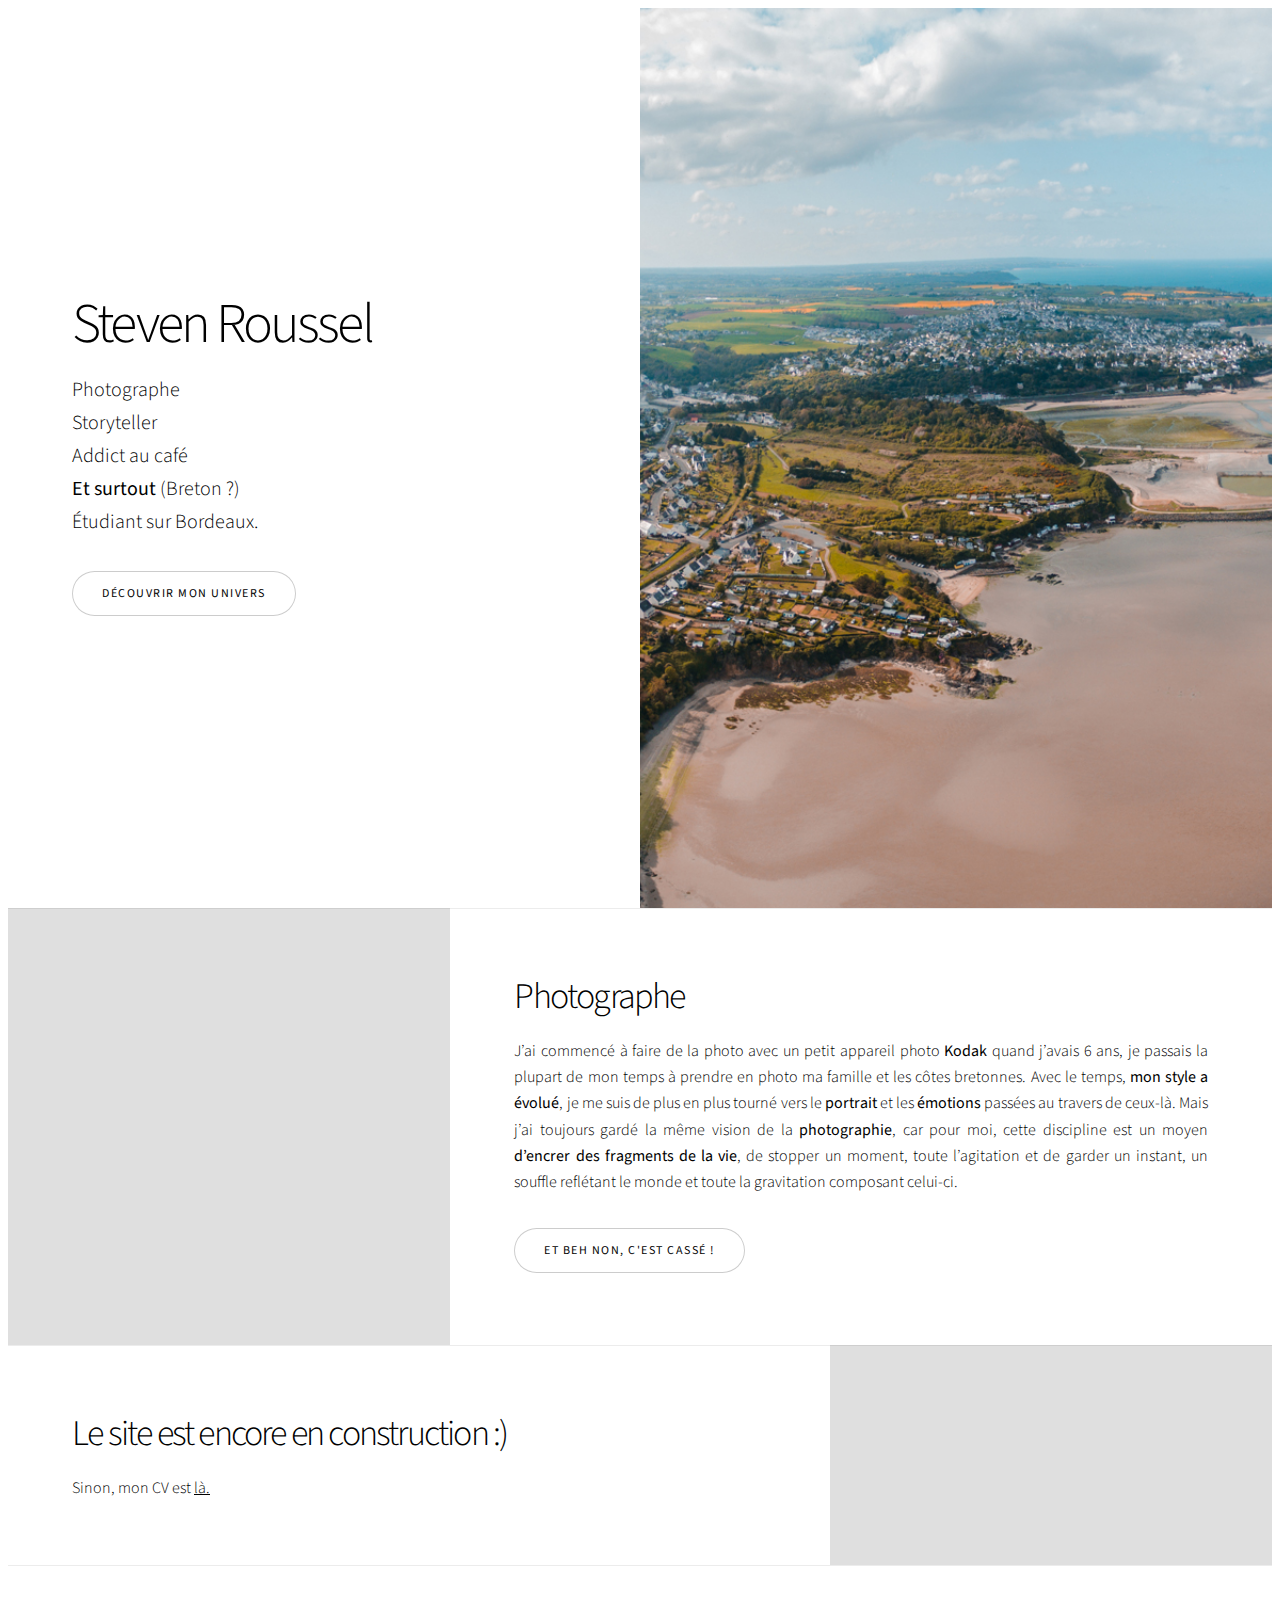
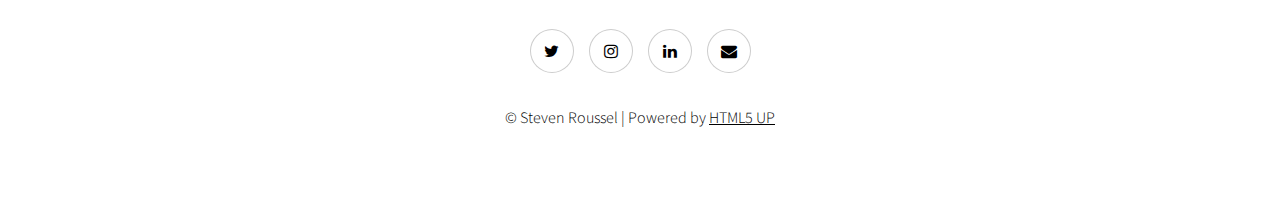
==== commit 66ebf087: "Pré-version" ====
--- a/index.html
+++ b/index.html
@@ -6,7 +6,7 @@
 -->
 <html>
 	<head>
-		<title>Story by HTML5 UP</title>
+		<title>Steven Roussel</title>
 		<meta charset="utf-8" />
 		<meta name="viewport" content="width=device-width, initial-scale=1, user-scalable=no" />
 		<link rel="stylesheet" href="assets/css/main.css" />
@@ -20,10 +20,10 @@
 				<!-- One -->
 					<section class="banner style1 orient-left content-align-left image-position-right fullscreen onload-image-fade-in onload-content-fade-right">
 						<div class="content">
-							<h1>Story</h1>
-							<p class="major">A (modular, highly tweakable) responsive one-page template designed by <a href="https://html5up.net">HTML5 UP</a> and released for free under the <a href="https://html5up.net/license">Creative Commons</a>.</p>
+							<h1>Steven Roussel</h1>
+							<p class="major">Photographe<br>Storyteller<br>Addict au café<br><b>Et surtout</b> (Breton ?)<br>Étudiant sur Bordeaux.</p>
 							<ul class="actions stacked">
-								<li><a href="#first" class="button big wide smooth-scroll-middle">Get Started</a></li>
+								<li><a href="#first" class="button big wide smooth-scroll-middle">Découvrir mon univers</a></li>
 							</ul>
 						</div>
 						<div class="image">
@@ -34,310 +34,40 @@
 				<!-- Two -->
 					<section class="spotlight style1 orient-right content-align-left image-position-center onscroll-image-fade-in" id="first">
 						<div class="content">
-							<h2>Magna etiam feugiat</h2>
-							<p>Lorem ipsum dolor sit amet, consectetur adipiscing elit. Morbi id ante sed ex pharetra lacinia sit amet vel massa. Donec facilisis laoreet nulla eu bibendum. Donec ut ex risus. Fusce lorem lectus, pharetra pretium massa et, hendrerit vestibulum odio lorem ipsum dolor sit amet.</p>
+							<h2>Photographe</h2>
+							<p>
+								J’ai commencé à faire de la photo avec un petit appareil photo <b>Kodak</b> quand j’avais 6 ans, je passais la plupart de mon temps à prendre en photo ma famille et les côtes bretonnes. Avec le temps, <b>mon style a évolué</b>, je me
+								suis de plus en plus tourné vers le <b>portrait</b> et les <b>émotions</b> passées au travers de ceux-là. Mais j’ai toujours gardé la même vision de la <b>photographie</b>, car pour moi, cette discipline est un moyen <b>d’encrer des fragments
+								de la vie</b>, de stopper un moment, toute l’agitation et de garder un instant, un souffle reflétant le monde et toute la gravitation composant celui-ci.
+					</p>
 							<ul class="actions stacked">
-								<li><a href="#" class="button">Learn More</a></li>
+								<li><a href="#" class="button">Et beh non, c'est cassé !</a></li>
 							</ul>
 						</div>
 						<div class="image">
-							<img src="images/spotlight01.jpg" alt="" />
+							<img src="images/pp (2).jpg" alt="" />
 						</div>
 					</section>
 
-				<!-- Three -->
 					<section class="spotlight style1 orient-left content-align-left image-position-center onscroll-image-fade-in">
 						<div class="content">
-							<h2>Tempus adipiscing</h2>
-							<p>Lorem ipsum dolor sit amet, consectetur adipiscing elit. Morbi id ante sed ex pharetra lacinia sit amet vel massa. Donec facilisis laoreet nulla eu bibendum. Donec ut ex risus. Fusce lorem lectus, pharetra pretium massa et, hendrerit vestibulum odio lorem ipsum dolor sit amet.</p>
-							<ul class="actions stacked">
-								<li><a href="#" class="button">Learn More</a></li>
-							</ul>
+							<h2>Le site est encore en construction :)</h2>
+							<p>Sinon, mon CV est <a href="http://stevenroussel.com/cv.pdf">là.</a>
 						</div>
 						<div class="image">
-							<img src="images/spotlight02.jpg" alt="" />
+							<img src="images/pic03.jpg" alt="" />
 						</div>
 					</section>
-
-				<!-- Four -->
-					<section class="spotlight style1 orient-right content-align-left image-position-center onscroll-image-fade-in">
-						<div class="content">
-							<h2>Pharetra etiam nulla</h2>
-							<p>Lorem ipsum dolor sit amet, consectetur adipiscing elit. Morbi id ante sed ex pharetra lacinia sit amet vel massa. Donec facilisis laoreet nulla eu bibendum. Donec ut ex risus. Fusce lorem lectus, pharetra pretium massa et, hendrerit vestibulum odio lorem ipsum dolor sit amet.</p>
-							<ul class="actions stacked">
-								<li><a href="#" class="button">Learn More</a></li>
-							</ul>
-						</div>
-						<div class="image">
-							<img src="images/spotlight03.jpg" alt="" />
-						</div>
-					</section>
-
-				<!-- Five -->
-					<section class="wrapper style1 align-center">
-						<div class="inner">
-							<h2>Massa sed condimentum</h2>
-							<p>Lorem ipsum dolor sit amet, consectetur adipiscing elit. Morbi id ante sed ex pharetra lacinia sit amet vel massa. Donec facilisis laoreet nulla eu bibendum. Donec ut ex risus. Fusce lorem lectus, pharetra pretium massa et, hendrerit vestibulum odio lorem ipsum.</p>
-						</div>
-
-						<!-- Gallery -->
-							<div class="gallery style2 medium lightbox onscroll-fade-in">
-								<article>
-									<a href="images/gallery/fulls/01.jpg" class="image">
-										<img src="images/gallery/thumbs/01.jpg" alt="" />
-									</a>
-									<div class="caption">
-										<h3>Ipsum Dolor</h3>
-										<p>Lorem ipsum dolor amet, consectetur magna etiam elit. Etiam sed ultrices.</p>
-										<ul class="actions fixed">
-											<li><span class="button small">Details</span></li>
-										</ul>
-									</div>
-								</article>
-								<article>
-									<a href="images/gallery/fulls/02.jpg" class="image">
-										<img src="images/gallery/thumbs/02.jpg" alt="" />
-									</a>
-									<div class="caption">
-										<h3>Feugiat Lorem</h3>
-										<p>Lorem ipsum dolor amet, consectetur magna etiam elit. Etiam sed ultrices.</p>
-										<ul class="actions fixed">
-											<li><span class="button small">Details</span></li>
-										</ul>
-									</div>
-								</article>
-								<article>
-									<a href="images/gallery/fulls/03.jpg" class="image">
-										<img src="images/gallery/thumbs/03.jpg" alt="" />
-									</a>
-									<div class="caption">
-										<h3>Magna Amet</h3>
-										<p>Lorem ipsum dolor amet, consectetur magna etiam elit. Etiam sed ultrices.</p>
-										<ul class="actions fixed">
-											<li><span class="button small">Details</span></li>
-										</ul>
-									</div>
-								</article>
-								<article>
-									<a href="images/gallery/fulls/04.jpg" class="image">
-										<img src="images/gallery/thumbs/04.jpg" alt="" />
-									</a>
-									<div class="caption">
-										<h3>Sed Tempus</h3>
-										<p>Lorem ipsum dolor amet, consectetur magna etiam elit. Etiam sed ultrices.</p>
-										<ul class="actions fixed">
-											<li><span class="button small">Details</span></li>
-										</ul>
-									</div>
-								</article>
-								<article>
-									<a href="images/gallery/fulls/05.jpg" class="image">
-										<img src="images/gallery/thumbs/05.jpg" alt="" />
-									</a>
-									<div class="caption">
-										<h3>Ultrices Magna</h3>
-										<p>Lorem ipsum dolor amet, consectetur magna etiam elit. Etiam sed ultrices.</p>
-										<ul class="actions fixed">
-											<li><span class="button small">Details</span></li>
-										</ul>
-									</div>
-								</article>
-								<article>
-									<a href="images/gallery/fulls/06.jpg" class="image">
-										<img src="images/gallery/thumbs/06.jpg" alt="" />
-									</a>
-									<div class="caption">
-										<h3>Sed Tempus</h3>
-										<p>Lorem ipsum dolor amet, consectetur magna etiam elit. Etiam sed ultrices.</p>
-										<ul class="actions fixed">
-											<li><span class="button small">Details</span></li>
-										</ul>
-									</div>
-								</article>
-								<article>
-									<a href="images/gallery/fulls/07.jpg" class="image">
-										<img src="images/gallery/thumbs/07.jpg" alt="" />
-									</a>
-									<div class="caption">
-										<h3>Ipsum Lorem</h3>
-										<p>Lorem ipsum dolor amet, consectetur magna etiam elit. Etiam sed ultrices.</p>
-										<ul class="actions fixed">
-											<li><span class="button small">Details</span></li>
-										</ul>
-									</div>
-								</article>
-								<article>
-									<a href="images/gallery/fulls/08.jpg" class="image">
-										<img src="images/gallery/thumbs/08.jpg" alt="" />
-									</a>
-									<div class="caption">
-										<h3>Magna Risus</h3>
-										<p>Lorem ipsum dolor amet, consectetur magna etiam elit. Etiam sed ultrices.</p>
-										<ul class="actions fixed">
-											<li><span class="button small">Details</span></li>
-										</ul>
-									</div>
-								</article>
-								<article>
-									<a href="images/gallery/fulls/09.jpg" class="image">
-										<img src="images/gallery/thumbs/09.jpg" alt="" />
-									</a>
-									<div class="caption">
-										<h3>Tempus Dolor</h3>
-										<p>Lorem ipsum dolor amet, consectetur magna etiam elit. Etiam sed ultrices.</p>
-										<ul class="actions fixed">
-											<li><span class="button small">Details</span></li>
-										</ul>
-									</div>
-								</article>
-								<article>
-									<a href="images/gallery/fulls/10.jpg" class="image">
-										<img src="images/gallery/thumbs/10.jpg" alt="" />
-									</a>
-									<div class="caption">
-										<h3>Sed Etiam</h3>
-										<p>Lorem ipsum dolor amet, consectetur magna etiam elit. Etiam sed ultrices.</p>
-										<ul class="actions fixed">
-											<li><span class="button small">Details</span></li>
-										</ul>
-									</div>
-								</article>
-								<article>
-									<a href="images/gallery/fulls/11.jpg" class="image">
-										<img src="images/gallery/thumbs/11.jpg" alt="" />
-									</a>
-									<div class="caption">
-										<h3>Magna Lorem</h3>
-										<p>Lorem ipsum dolor amet, consectetur magna etiam elit. Etiam sed ultrices.</p>
-										<ul class="actions fixed">
-											<li><span class="button small">Details</span></li>
-										</ul>
-									</div>
-								</article>
-								<article>
-									<a href="images/gallery/fulls/12.jpg" class="image">
-										<img src="images/gallery/thumbs/12.jpg" alt="" />
-									</a>
-									<div class="caption">
-										<h3>Ipsum Dolor</h3>
-										<p>Lorem ipsum dolor amet, consectetur magna etiam elit. Etiam sed ultrices.</p>
-										<ul class="actions fixed">
-											<li><span class="button small">Details</span></li>
-										</ul>
-									</div>
-								</article>
-							</div>
-
-					</section>
-
-				<!-- Six -->
-					<section class="wrapper style1 align-center">
-						<div class="inner">
-							<h2>Ipsum sed consequat</h2>
-							<p>Lorem ipsum dolor sit amet, consectetur adipiscing elit. Morbi id ante sed ex pharetra lacinia sit amet vel massa. Donec facilisis laoreet nulla eu bibendum. Donec ut ex risus. Fusce lorem lectus, pharetra pretium massa et, hendrerit vestibulum odio lorem ipsum.</p>
-							<div class="items style1 medium onscroll-fade-in">
-								<section>
-									<span class="icon style2 major fa-diamond"></span>
-									<h3>Lorem</h3>
-									<p>Lorem ipsum dolor sit amet, consectetur adipiscing elit. Morbi dui turpis, cursus eget orci amet aliquam congue semper. Etiam eget ultrices risus nec tempor elit.</p>
-								</section>
-								<section>
-									<span class="icon style2 major fa-save"></span>
-									<h3>Ipsum</h3>
-									<p>Lorem ipsum dolor sit amet, consectetur adipiscing elit. Morbi dui turpis, cursus eget orci amet aliquam congue semper. Etiam eget ultrices risus nec tempor elit.</p>
-								</section>
-								<section>
-									<span class="icon style2 major fa-bar-chart"></span>
-									<h3>Dolor</h3>
-									<p>Lorem ipsum dolor sit amet, consectetur adipiscing elit. Morbi dui turpis, cursus eget orci amet aliquam congue semper. Etiam eget ultrices risus nec tempor elit.</p>
-								</section>
-								<section>
-									<span class="icon style2 major fa-wifi"></span>
-									<h3>Amet</h3>
-									<p>Lorem ipsum dolor sit amet, consectetur adipiscing elit. Morbi dui turpis, cursus eget orci amet aliquam congue semper. Etiam eget ultrices risus nec tempor elit.</p>
-								</section>
-								<section>
-									<span class="icon style2 major fa-cog"></span>
-									<h3>Magna</h3>
-									<p>Lorem ipsum dolor sit amet, consectetur adipiscing elit. Morbi dui turpis, cursus eget orci amet aliquam congue semper. Etiam eget ultrices risus nec tempor elit.</p>
-								</section>
-								<section>
-									<span class="icon style2 major fa-paper-plane"></span>
-									<h3>Tempus</h3>
-									<p>Lorem ipsum dolor sit amet, consectetur adipiscing elit. Morbi dui turpis, cursus eget orci amet aliquam congue semper. Etiam eget ultrices risus nec tempor elit.</p>
-								</section>
-								<section>
-									<span class="icon style2 major fa-desktop"></span>
-									<h3>Aliquam</h3>
-									<p>Lorem ipsum dolor sit amet, consectetur adipiscing elit. Morbi dui turpis, cursus eget orci amet aliquam congue semper. Etiam eget ultrices risus nec tempor elit.</p>
-								</section>
-								<section>
-									<span class="icon style2 major fa-refresh"></span>
-									<h3>Elit</h3>
-									<p>Lorem ipsum dolor sit amet, consectetur adipiscing elit. Morbi dui turpis, cursus eget orci amet aliquam congue semper. Etiam eget ultrices risus nec tempor elit.</p>
-								</section>
-								<section>
-									<span class="icon style2 major fa-hashtag"></span>
-									<h3>Morbi</h3>
-									<p>Lorem ipsum dolor sit amet, consectetur adipiscing elit. Morbi dui turpis, cursus eget orci amet aliquam congue semper. Etiam eget ultrices risus nec tempor elit.</p>
-								</section>
-								<section>
-									<span class="icon style2 major fa-bolt"></span>
-									<h3>Turpis</h3>
-									<p>Lorem ipsum dolor sit amet, consectetur adipiscing elit. Morbi dui turpis, cursus eget orci amet aliquam congue semper. Etiam eget ultrices risus nec tempor elit.</p>
-								</section>
-								<section>
-									<span class="icon style2 major fa-envelope"></span>
-									<h3>Ultrices</h3>
-									<p>Lorem ipsum dolor sit amet, consectetur adipiscing elit. Morbi dui turpis, cursus eget orci amet aliquam congue semper. Etiam eget ultrices risus nec tempor elit.</p>
-								</section>
-								<section>
-									<span class="icon style2 major fa-leaf"></span>
-									<h3>Risus</h3>
-									<p>Lorem ipsum dolor sit amet, consectetur adipiscing elit. Morbi dui turpis, cursus eget orci amet aliquam congue semper. Etiam eget ultrices risus nec tempor elit.</p>
-								</section>
-							</div>
-						</div>
-					</section>
-
-				<!-- Seven -->
-					<section class="wrapper style1 align-center">
-						<div class="inner medium">
-							<h2>Get in touch</h2>
-							<form method="post" action="#">
-								<div class="fields">
-									<div class="field half">
-										<label for="name">Name</label>
-										<input type="text" name="name" id="name" value="" />
-									</div>
-									<div class="field half">
-										<label for="email">Email</label>
-										<input type="email" name="email" id="email" value="" />
-									</div>
-									<div class="field">
-										<label for="message">Message</label>
-										<textarea name="message" id="message" rows="6"></textarea>
-									</div>
-								</div>
-								<ul class="actions special">
-									<li><input type="submit" name="submit" id="submit" value="Send Message" /></li>
-								</ul>
-							</form>
-
-						</div>
-					</section>
-
 				<!-- Footer -->
 					<footer class="wrapper style1 align-center">
 						<div class="inner">
 							<ul class="icons">
-								<li><a href="#" class="icon style2 fa-twitter"><span class="label">Twitter</span></a></li>
-								<li><a href="#" class="icon style2 fa-facebook"><span class="label">Facebook</span></a></li>
-								<li><a href="#" class="icon style2 fa-instagram"><span class="label">Instagram</span></a></li>
-								<li><a href="#" class="icon style2 fa-linkedin"><span class="label">LinkedIn</span></a></li>
-								<li><a href="#" class="icon style2 fa-envelope"><span class="label">Email</span></a></li>
+								<li><a href="https://twitter.com/stevenrsl" class="icon style2 fa-twitter"><span class="label">Twitter</span></a></li>
+								<li><a href="https://instagram.com/stevenrsl" class="icon style2 fa-instagram"><span class="label">Instagram</span></a></li>
+								<li><a href="https://linkedin.com/in/stevenrsl" class="icon style2 fa-linkedin"><span class="label">LinkedIn</span></a></li>
+								<li><a href="mailto:rousselsteven@icloud.com" class="icon style2 fa-envelope"><span class="label">Email</span></a></li>
 							</ul>
-							<p>&copy; Untitled. Design: <a href="https://html5up.net">HTML5 UP</a>.</p>
+								<p>&copy; Steven Roussel | Powered by <a href="http://html5up.net">HTML5 UP</a></p>
 						</div>
 					</footer>
 
@@ -353,4 +83,4 @@
 			<script src="assets/js/main.js"></script>
 
 	</body>
-</html>+</html>
--- a/assets/css/main.css
+++ b/assets/css/main.css
@@ -6,6 +6,7 @@
 	html5up.net | @ajlkn
 	Free for personal and commercial use under the CCA 3.0 license (html5up.net/license)
 */
+}
 
 html, body, div, span, applet, object,
 iframe, h1, h2, h3, h4, h5, h6, p, blockquote,
@@ -3615,7 +3616,7 @@
 			-moz-object-position: right;
 			-webkit-object-position: right;
 			-ms-object-position: right;
-			object-position: right;
+			object-position: center;
 		}
 
 /* Banner (style2) */
@@ -4836,7 +4837,7 @@
 		justify-content: flex-end;
 		position: relative;
 		overflow-x: hidden;
-		text-align: left;
+		text-align: justify;
 	}
 
 		.spotlight.style1 .content {
@@ -8575,4 +8576,4 @@
 
 			#wrapper.divided > .invert:first-child {
 				box-shadow: none !important;
-			}+			}
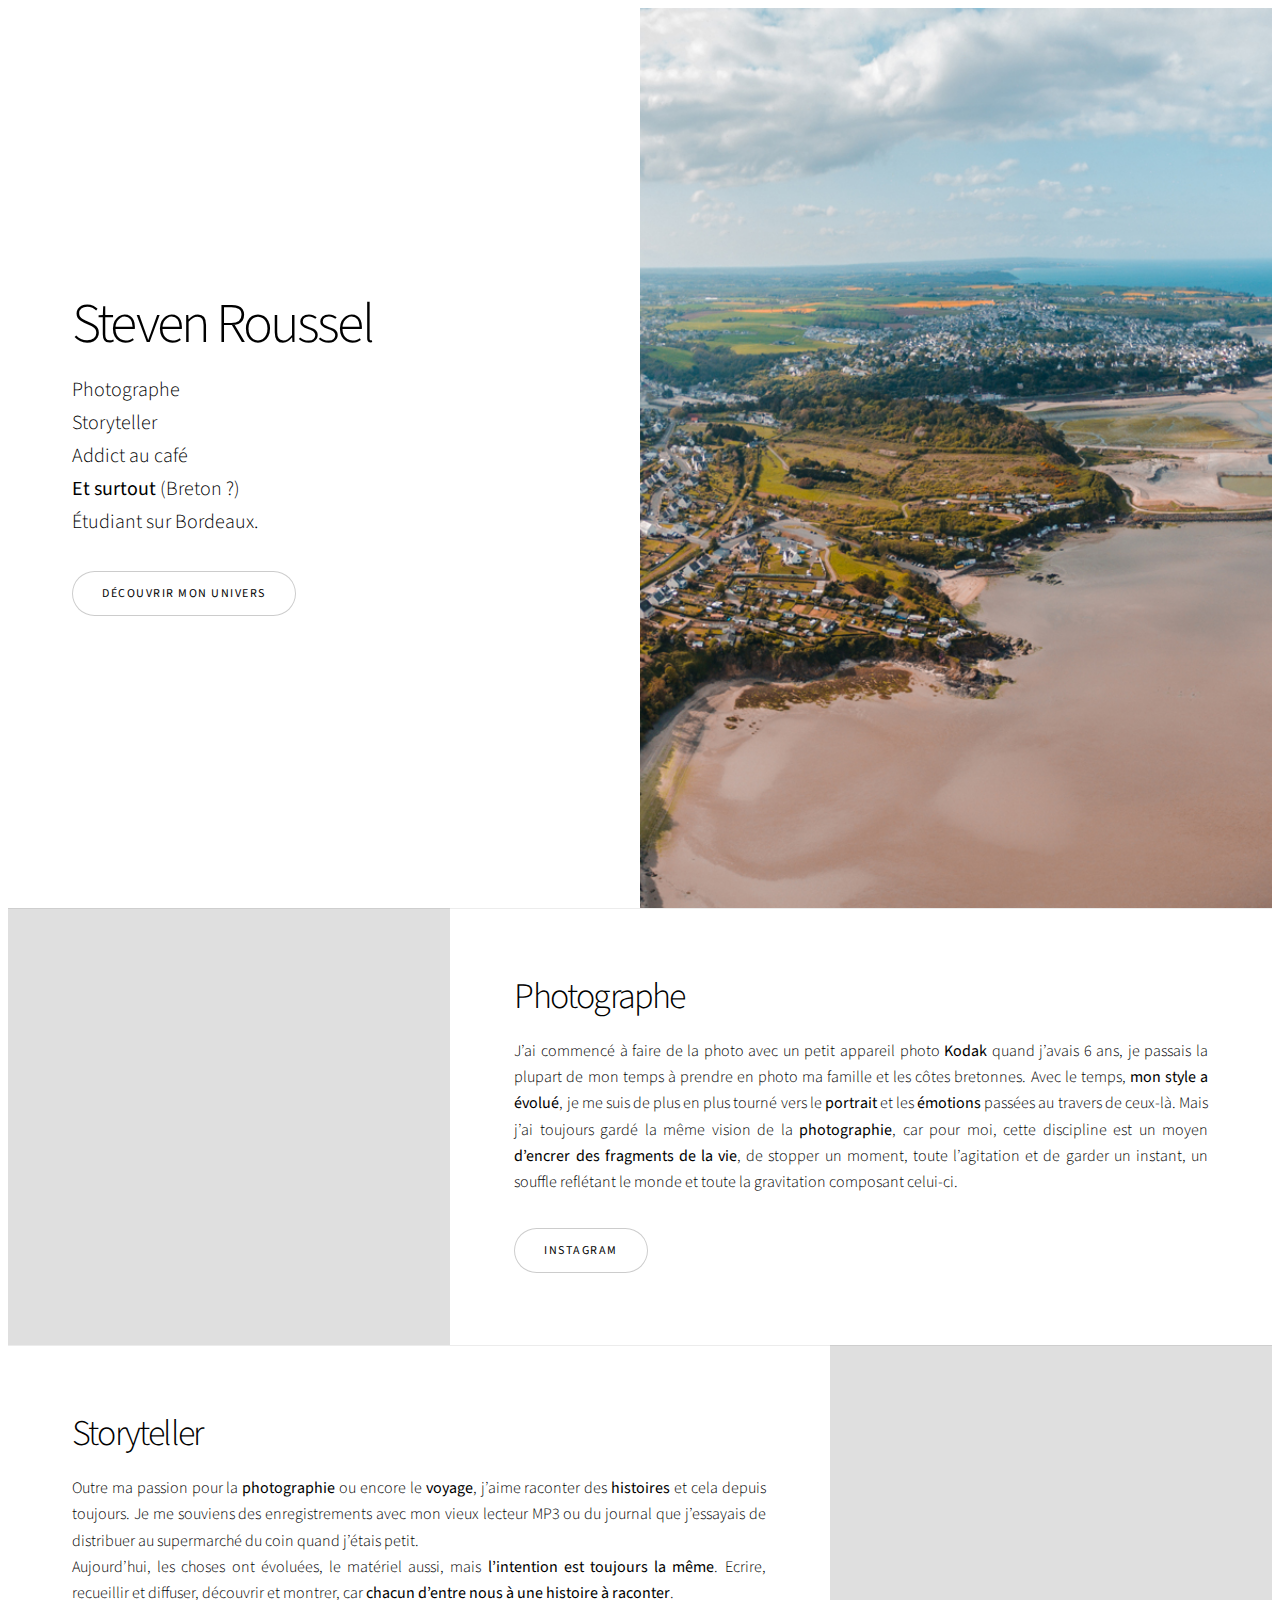
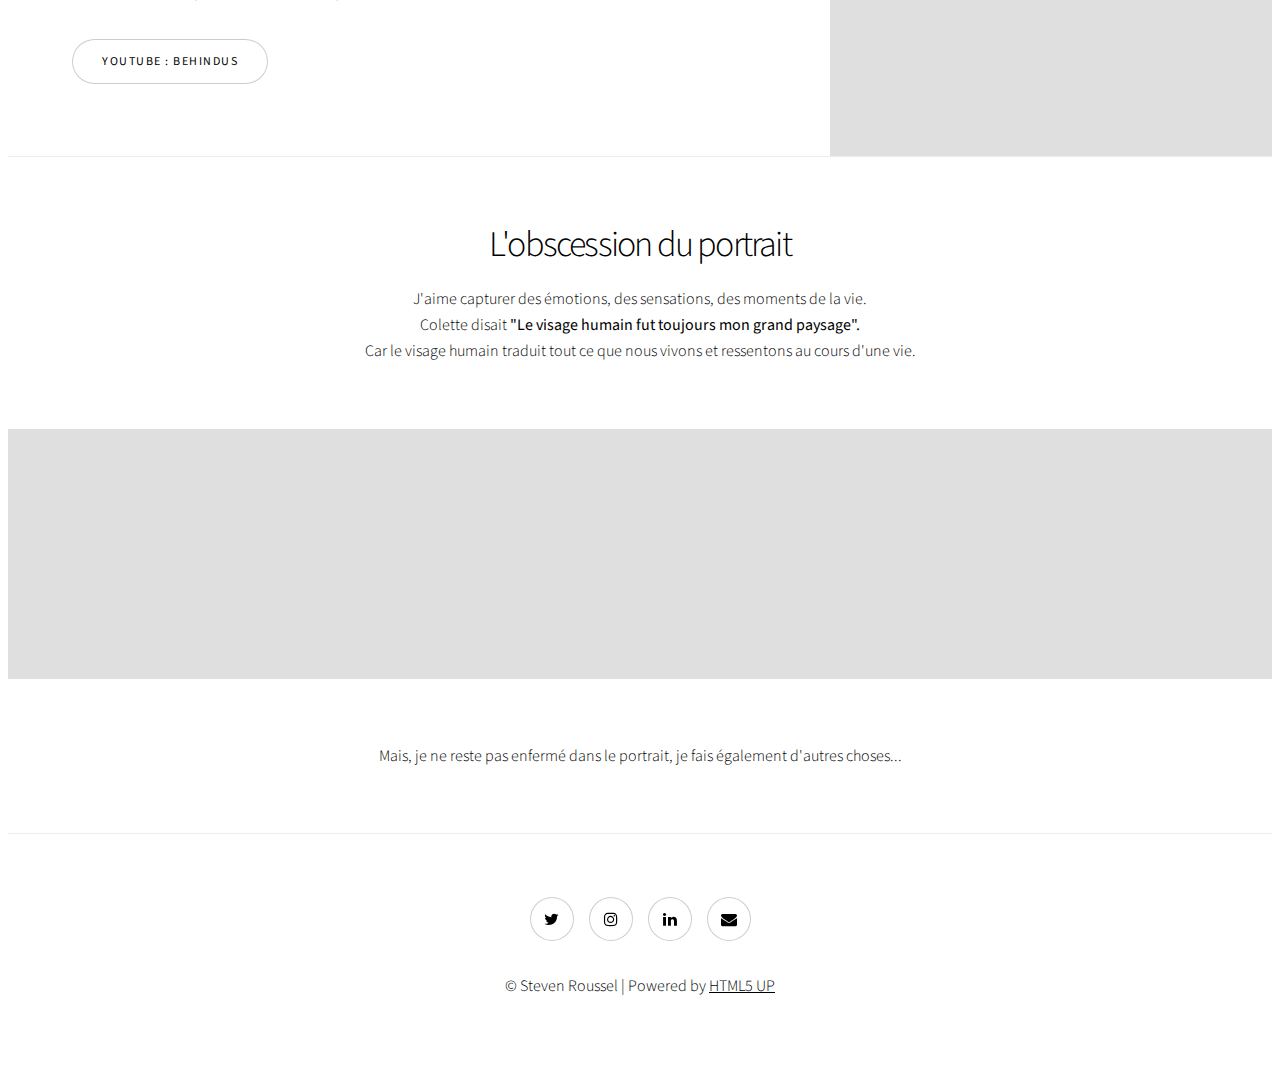
==== commit 3d0e689c: "Update index.html" ====
--- a/index.html
+++ b/index.html
@@ -4,10 +4,11 @@
 	html5up.net | @ajlkn
 	Free for personal and commercial use under the CCA 3.0 license (html5up.net/license)
 -->
-<html>
+<html lang="fr">
 	<head>
 		<title>Steven Roussel</title>
 		<meta charset="utf-8" />
+		<meta name="description" content="Site personnel de Steven Roussel - Photographe & Storyteller (accessoirement étudiant sur Bordeaux)." />
 		<meta name="viewport" content="width=device-width, initial-scale=1, user-scalable=no" />
 		<link rel="stylesheet" href="assets/css/main.css" />
 		<noscript><link rel="stylesheet" href="assets/css/noscript.css" /></noscript>
@@ -41,7 +42,7 @@
 								de la vie</b>, de stopper un moment, toute l’agitation et de garder un instant, un souffle reflétant le monde et toute la gravitation composant celui-ci.
 					</p>
 							<ul class="actions stacked">
-								<li><a href="#" class="button">Et beh non, c'est cassé !</a></li>
+								<li><a href="https://instagram.com/stevenrsl" class="button" target="_blank">Instagram</a></li>
 							</ul>
 						</div>
 						<div class="image">
@@ -49,25 +50,191 @@
 						</div>
 					</section>
 
+				<!-- Three -->
 					<section class="spotlight style1 orient-left content-align-left image-position-center onscroll-image-fade-in">
 						<div class="content">
-							<h2>Le site est encore en construction :)</h2>
-							<p>Sinon, mon CV est <a href="http://stevenroussel.com/cv.pdf">là.</a>
+							<h2>Storyteller</h2>
+							<p>Outre ma passion pour la <b>photographie</b> ou encore le <b>voyage</b>, j’aime raconter des <b>histoires</b> et cela depuis toujours.
+								 Je me souviens des enregistrements avec mon vieux lecteur MP3 ou du journal que j’essayais de distribuer au supermarché du coin quand j’étais petit.
+								<br>Aujourd’hui, les choses ont évoluées, le matériel aussi, mais <b>l’intention est toujours la même</b>. Ecrire, recueillir et diffuser, découvrir et montrer, car <b>chacun d’entre nous à une histoire à raconter</b>.</p>
+								<ul class="actions stacked">
+								<li><a href="https://www.youtube.com/channel/UCEbNuOGqXi_ZKJiG-ayrPKw" class="button" target='_blank'>YouTube : BehindUs</a></li>
+							</ul>
 						</div>
 						<div class="image">
-							<img src="images/pic03.jpg" alt="" />
-						</div>
-					</section>
+							<img src="images/pic02.jpg" alt="" />
+						</div>
+					</section>
+
+				<!-- Five -->
+					<section class="wrapper style1 align-center">
+						<div class="inner">
+							<h2>L'obscession du portrait</h2>
+							<p>J'aime capturer des émotions, des sensations, des moments de la vie.<br>Colette disait <b>"Le visage humain fut toujours mon grand paysage".</b><br>Car le visage humain traduit tout ce que nous vivons et ressentons au cours d'une vie.</p>
+						</div>
+
+						<!-- Gallery -->
+							<div class="gallery style2 medium lightbox onscroll-fade-in">
+								<article>
+									<a href="images/gallery/fulls/01.jpg" class="image">
+										<img src="images/gallery/thumbs/01.jpg" alt="" />
+									</a>
+									<div class="caption">
+										<h3>Ipsum Dolor</h3>
+										<p>Lorem ipsum dolor amet, consectetur magna etiam elit. Etiam sed ultrices.</p>
+										<ul class="actions fixed">
+											<li><span class="button small">Details</span></li>
+										</ul>
+									</div>
+								</article>
+								<article>
+									<a href="images/gallery/fulls/02.jpg" class="image">
+										<img src="images/gallery/thumbs/02.jpg" alt="" />
+									</a>
+									<div class="caption">
+										<h3>Feugiat Lorem</h3>
+										<p>Lorem ipsum dolor amet, consectetur magna etiam elit. Etiam sed ultrices.</p>
+										<ul class="actions fixed">
+											<li><span class="button small">Details</span></li>
+										</ul>
+									</div>
+								</article>
+								<article>
+									<a href="images/gallery/fulls/03.jpg" class="image">
+										<img src="images/gallery/thumbs/03.jpg" alt="" />
+									</a>
+									<div class="caption">
+										<h3>Magna Amet</h3>
+										<p>Lorem ipsum dolor amet, consectetur magna etiam elit. Etiam sed ultrices.</p>
+										<ul class="actions fixed">
+											<li><span class="button small">Details</span></li>
+										</ul>
+									</div>
+								</article>
+								<article>
+									<a href="images/gallery/fulls/04.jpg" class="image">
+										<img src="images/gallery/thumbs/04.jpg" alt="" />
+									</a>
+									<div class="caption">
+										<h3>Sed Tempus</h3>
+										<p>Lorem ipsum dolor amet, consectetur magna etiam elit. Etiam sed ultrices.</p>
+										<ul class="actions fixed">
+											<li><span class="button small">Details</span></li>
+										</ul>
+									</div>
+								</article>
+								<article>
+									<a href="images/gallery/fulls/05.jpg" class="image">
+										<img src="images/gallery/thumbs/05.jpg" alt="" />
+									</a>
+									<div class="caption">
+										<h3>Ultrices Magna</h3>
+										<p>Lorem ipsum dolor amet, consectetur magna etiam elit. Etiam sed ultrices.</p>
+										<ul class="actions fixed">
+											<li><span class="button small">Details</span></li>
+										</ul>
+									</div>
+								</article>
+								<article>
+									<a href="images/gallery/fulls/06.jpg" class="image">
+										<img src="images/gallery/thumbs/06.jpg" alt="" />
+									</a>
+									<div class="caption">
+										<h3>Sed Tempus</h3>
+										<p>Lorem ipsum dolor amet, consectetur magna etiam elit. Etiam sed ultrices.</p>
+										<ul class="actions fixed">
+											<li><span class="button small">Details</span></li>
+										</ul>
+									</div>
+								</article>
+								<article>
+									<a href="images/gallery/fulls/07.jpg" class="image">
+										<img src="images/gallery/thumbs/07.jpg" alt="" />
+									</a>
+									<div class="caption">
+										<h3>Ipsum Lorem</h3>
+										<p>Lorem ipsum dolor amet, consectetur magna etiam elit. Etiam sed ultrices.</p>
+										<ul class="actions fixed">
+											<li><span class="button small">Details</span></li>
+										</ul>
+									</div>
+								</article>
+								<article>
+									<a href="images/gallery/fulls/08.jpg" class="image">
+										<img src="images/gallery/thumbs/08.jpg" alt="" />
+									</a>
+									<div class="caption">
+										<h3>Magna Risus</h3>
+										<p>Lorem ipsum dolor amet, consectetur magna etiam elit. Etiam sed ultrices.</p>
+										<ul class="actions fixed">
+											<li><span class="button small">Details</span></li>
+										</ul>
+									</div>
+								</article>
+								<article>
+									<a href="images/gallery/fulls/09.jpg" class="image">
+										<img src="images/gallery/thumbs/09.jpg" alt="" />
+									</a>
+									<div class="caption">
+										<h3>Tempus Dolor</h3>
+										<p>Lorem ipsum dolor amet, consectetur magna etiam elit. Etiam sed ultrices.</p>
+										<ul class="actions fixed">
+											<li><span class="button small">Details</span></li>
+										</ul>
+									</div>
+								</article>
+								<article>
+									<a href="images/gallery/fulls/10.jpg" class="image">
+										<img src="images/gallery/thumbs/10.jpg" alt="" />
+									</a>
+									<div class="caption">
+										<h3>Sed Etiam</h3>
+										<p>Lorem ipsum dolor amet, consectetur magna etiam elit. Etiam sed ultrices.</p>
+										<ul class="actions fixed">
+											<li><span class="button small">Details</span></li>
+										</ul>
+									</div>
+								</article>
+								<article>
+									<a href="images/gallery/fulls/11.jpg" class="image">
+										<img src="images/gallery/thumbs/11.jpg" alt="" />
+									</a>
+									<div class="caption">
+										<h3>Magna Lorem</h3>
+										<p>Lorem ipsum dolor amet, consectetur magna etiam elit. Etiam sed ultrices.</p>
+										<ul class="actions fixed">
+											<li><span class="button small">Details</span></li>
+										</ul>
+									</div>
+								</article>
+								<article>
+									<a href="images/gallery/fulls/12.jpg" class="image">
+										<img src="images/gallery/thumbs/12.jpg" alt="" />
+									</a>
+									<div class="caption">
+										<h3>Ipsum Dolor</h3>
+										<p>Lorem ipsum dolor amet, consectetur magna etiam elit. Etiam sed ultrices.</p>
+										<ul class="actions fixed">
+											<li><span class="button small">Details</span></li>
+										</ul>
+									</div>
+								</article>
+							</div>
+							<div class="inner">
+								<p>Mais, je ne reste pas enfermé dans le portrait, je fais également d'autres choses...</p>
+							</div>
+					</section>
+
 				<!-- Footer -->
 					<footer class="wrapper style1 align-center">
 						<div class="inner">
 							<ul class="icons">
-								<li><a href="https://twitter.com/stevenrsl" class="icon style2 fa-twitter"><span class="label">Twitter</span></a></li>
-								<li><a href="https://instagram.com/stevenrsl" class="icon style2 fa-instagram"><span class="label">Instagram</span></a></li>
-								<li><a href="https://linkedin.com/in/stevenrsl" class="icon style2 fa-linkedin"><span class="label">LinkedIn</span></a></li>
-								<li><a href="mailto:rousselsteven@icloud.com" class="icon style2 fa-envelope"><span class="label">Email</span></a></li>
-							</ul>
-								<p>&copy; Steven Roussel | Powered by <a href="http://html5up.net">HTML5 UP</a></p>
+								<li><a href="https://twitter.com/stevenrsl" class="icon style2 fa-twitter"><span class="label" target='_blank'>Twitter</span></a></li>
+								<li><a href="https://instagram.com/stevenrsl" class="icon style2 fa-instagram"><span class="label" target='_blank'>Instagram</span></a></li>
+								<li><a href="https://linkedin.com/in/stevenrsl" class="icon style2 fa-linkedin"><span class="label" target='_blank'>LinkedIn</span></a></li>
+								<li><a href="mailto:rousselsteven@icloud.com" class="icon style2 fa-envelope"><span class="label" target='_blank'>Email</span></a></li>
+							</ul>
+								<p>&copy; Steven Roussel | Powered by <a href="http://html5up.net" target='_blank'>HTML5 UP</a></p>
 						</div>
 					</footer>
 
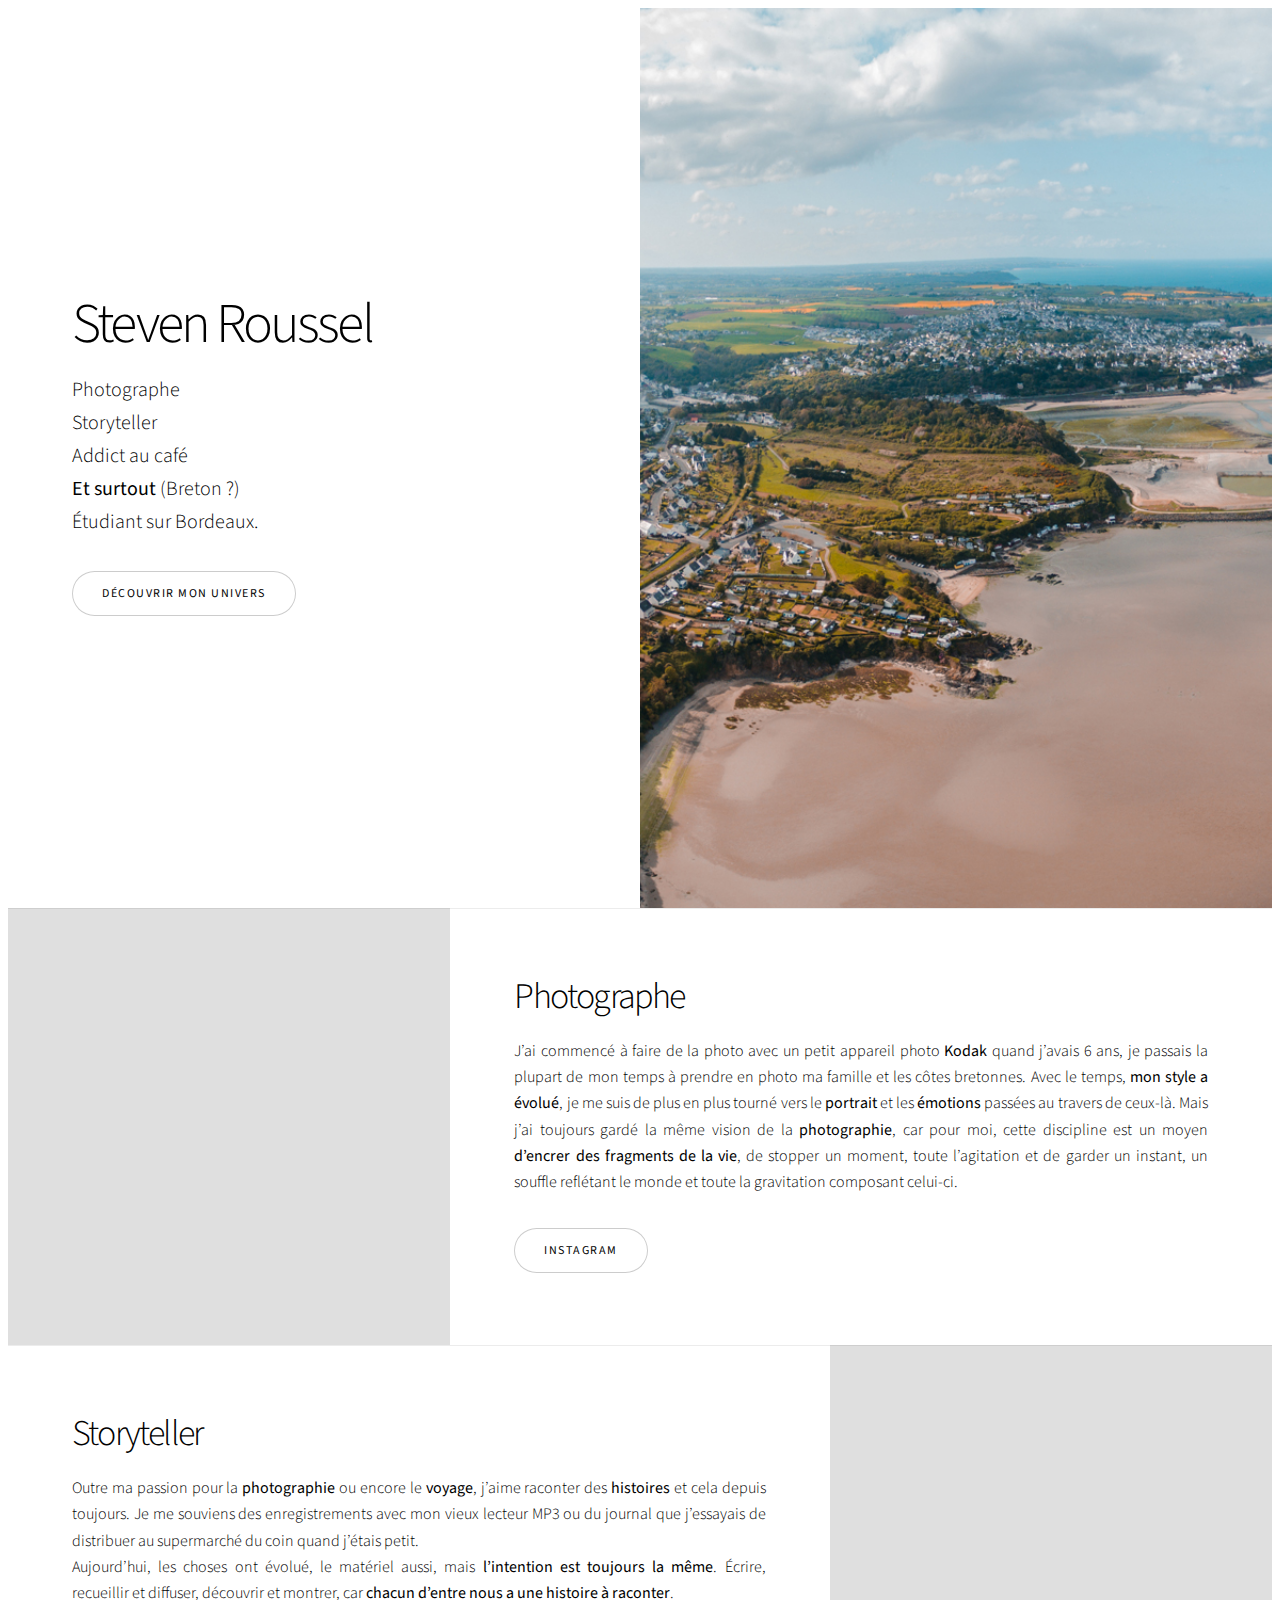
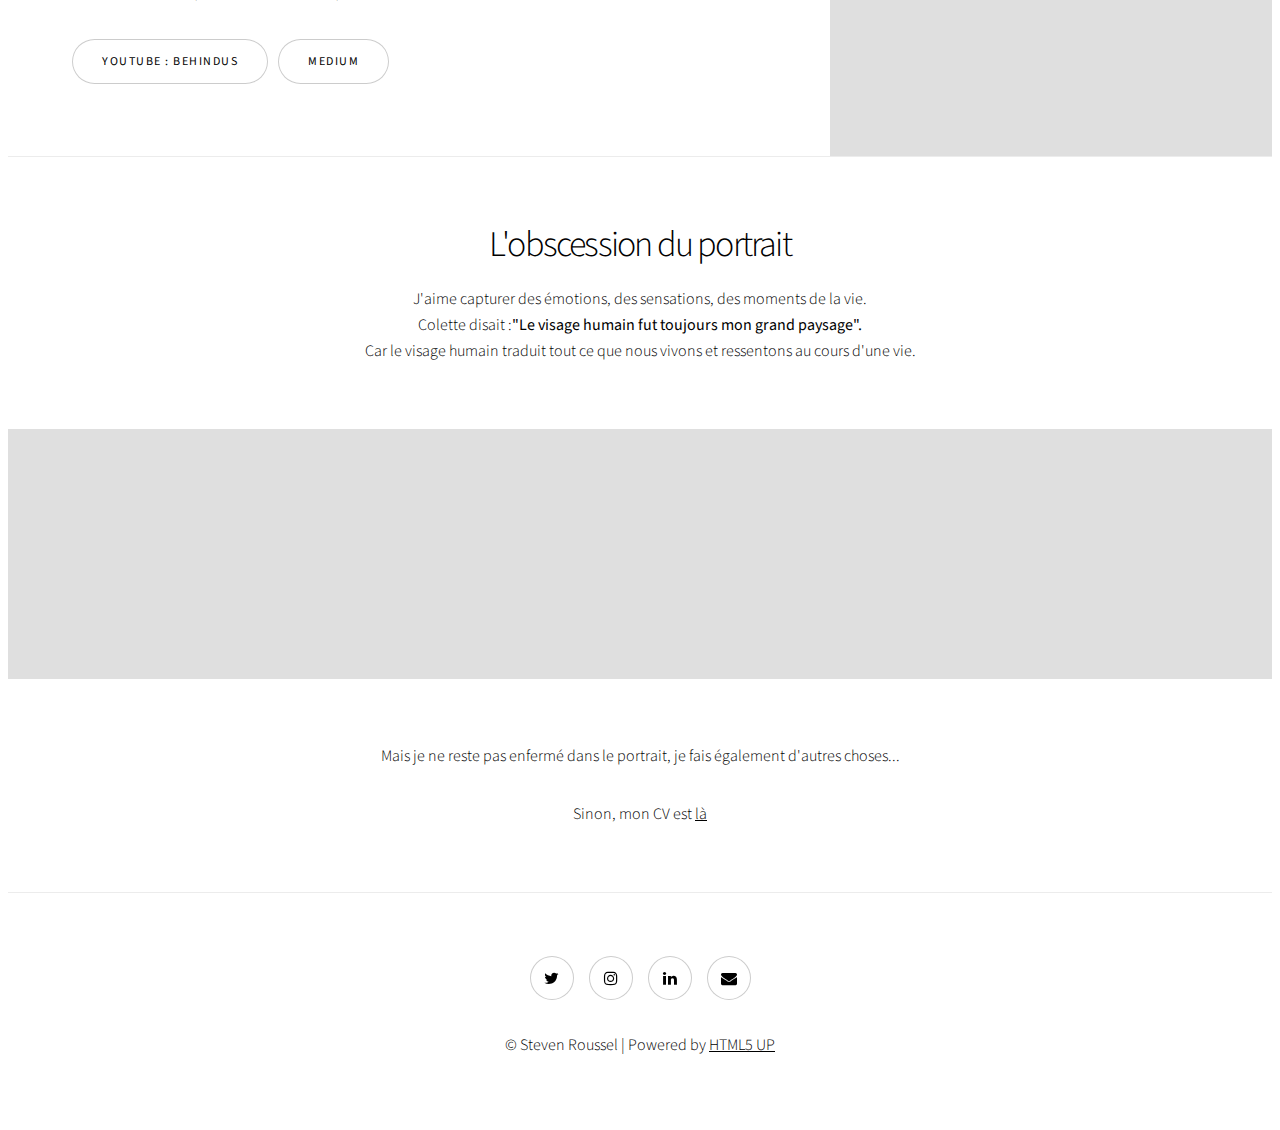
==== commit a2deba6d: "V1" ====
--- a/index.html
+++ b/index.html
@@ -1,9 +1,4 @@
 <!DOCTYPE HTML>
-<!--
-	Story by HTML5 UP
-	html5up.net | @ajlkn
-	Free for personal and commercial use under the CCA 3.0 license (html5up.net/license)
--->
 <html lang="fr">
 	<head>
 		<title>Steven Roussel</title>
@@ -12,6 +7,7 @@
 		<meta name="viewport" content="width=device-width, initial-scale=1, user-scalable=no" />
 		<link rel="stylesheet" href="assets/css/main.css" />
 		<noscript><link rel="stylesheet" href="assets/css/noscript.css" /></noscript>
+		<link rel="icon" type="image/svg" href="icon.svg">
 	</head>
 	<body class="is-preload">
 
@@ -56,9 +52,10 @@
 							<h2>Storyteller</h2>
 							<p>Outre ma passion pour la <b>photographie</b> ou encore le <b>voyage</b>, j’aime raconter des <b>histoires</b> et cela depuis toujours.
 								 Je me souviens des enregistrements avec mon vieux lecteur MP3 ou du journal que j’essayais de distribuer au supermarché du coin quand j’étais petit.
-								<br>Aujourd’hui, les choses ont évoluées, le matériel aussi, mais <b>l’intention est toujours la même</b>. Ecrire, recueillir et diffuser, découvrir et montrer, car <b>chacun d’entre nous à une histoire à raconter</b>.</p>
+								<br>Aujourd’hui, les choses ont évolué, le matériel aussi, mais <b>l’intention est toujours la même</b>. Écrire, recueillir et diffuser, découvrir et montrer, car <b>chacun d’entre nous a une histoire à raconter</b>.</p>
 								<ul class="actions stacked">
-								<li><a href="https://www.youtube.com/channel/UCEbNuOGqXi_ZKJiG-ayrPKw" class="button" target='_blank'>YouTube : BehindUs</a></li>
+								<li style="margin-right: 10px;"><a href="https://www.youtube.com/channel/UCEbNuOGqXi_ZKJiG-ayrPKw" class="button" target='_blank'>YouTube : BehindUs</a></li>
+								<li style="margin-right: 10px;"><a href="https://medium.com/@steven.roussel" class="button" target='_blank'>Medium</a></li>
 							</ul>
 						</div>
 						<div class="image">
@@ -70,7 +67,7 @@
 					<section class="wrapper style1 align-center">
 						<div class="inner">
 							<h2>L'obscession du portrait</h2>
-							<p>J'aime capturer des émotions, des sensations, des moments de la vie.<br>Colette disait <b>"Le visage humain fut toujours mon grand paysage".</b><br>Car le visage humain traduit tout ce que nous vivons et ressentons au cours d'une vie.</p>
+							<p>J'aime capturer des émotions, des sensations, des moments de la vie.<br>Colette disait :<b>"Le visage humain fut toujours mon grand paysage".</b><br>Car le visage humain traduit tout ce que nous vivons et ressentons au cours d'une vie.</p>
 						</div>
 
 						<!-- Gallery -->
@@ -80,10 +77,10 @@
 										<img src="images/gallery/thumbs/01.jpg" alt="" />
 									</a>
 									<div class="caption">
-										<h3>Ipsum Dolor</h3>
-										<p>Lorem ipsum dolor amet, consectetur magna etiam elit. Etiam sed ultrices.</p>
-										<ul class="actions fixed">
-											<li><span class="button small">Details</span></li>
+										<h3>Coupe du monde</h3>
+										<p>Partage et fratérnité.</p>
+										<ul class="actions fixed">
+											<li><span class="button small">Voir</span></li>
 										</ul>
 									</div>
 								</article>
@@ -92,10 +89,10 @@
 										<img src="images/gallery/thumbs/02.jpg" alt="" />
 									</a>
 									<div class="caption">
-										<h3>Feugiat Lorem</h3>
-										<p>Lorem ipsum dolor amet, consectetur magna etiam elit. Etiam sed ultrices.</p>
-										<ul class="actions fixed">
-											<li><span class="button small">Details</span></li>
+										<h3>Emma</h3>
+										<p>Architecture, dessin et passion.</p>
+										<ul class="actions fixed">
+											<li><span class="button small">Voir</span></li>
 										</ul>
 									</div>
 								</article>
@@ -104,10 +101,10 @@
 										<img src="images/gallery/thumbs/03.jpg" alt="" />
 									</a>
 									<div class="caption">
-										<h3>Magna Amet</h3>
-										<p>Lorem ipsum dolor amet, consectetur magna etiam elit. Etiam sed ultrices.</p>
-										<ul class="actions fixed">
-											<li><span class="button small">Details</span></li>
+										<h3>Olivier</h3>
+										<p>Reporter, photographe et envie.</p>
+										<ul class="actions fixed">
+											<li><span class="button small">Voir</span></li>
 										</ul>
 									</div>
 								</article>
@@ -116,10 +113,10 @@
 										<img src="images/gallery/thumbs/04.jpg" alt="" />
 									</a>
 									<div class="caption">
-										<h3>Sed Tempus</h3>
-										<p>Lorem ipsum dolor amet, consectetur magna etiam elit. Etiam sed ultrices.</p>
-										<ul class="actions fixed">
-											<li><span class="button small">Details</span></li>
+										<h3>Luc</h3>
+										<p>Lecture, café et répit.</p>
+										<ul class="actions fixed">
+											<li><span class="button small">Voir</span></li>
 										</ul>
 									</div>
 								</article>
@@ -128,10 +125,10 @@
 										<img src="images/gallery/thumbs/05.jpg" alt="" />
 									</a>
 									<div class="caption">
-										<h3>Ultrices Magna</h3>
-										<p>Lorem ipsum dolor amet, consectetur magna etiam elit. Etiam sed ultrices.</p>
-										<ul class="actions fixed">
-											<li><span class="button small">Details</span></li>
+										<h3>Coupe du Monde</h3>
+										<p>Partage et fratérnité.</p>
+										<ul class="actions fixed">
+											<li><span class="button small">Voir</span></li>
 										</ul>
 									</div>
 								</article>
@@ -140,10 +137,10 @@
 										<img src="images/gallery/thumbs/06.jpg" alt="" />
 									</a>
 									<div class="caption">
-										<h3>Sed Tempus</h3>
-										<p>Lorem ipsum dolor amet, consectetur magna etiam elit. Etiam sed ultrices.</p>
-										<ul class="actions fixed">
-											<li><span class="button small">Details</span></li>
+										<h3>Titouan</h3>
+										<p>Enfant, jeunesse et évasion.</p>
+										<ul class="actions fixed">
+											<li><span class="button small">Voir</span></li>
 										</ul>
 									</div>
 								</article>
@@ -152,10 +149,10 @@
 										<img src="images/gallery/thumbs/07.jpg" alt="" />
 									</a>
 									<div class="caption">
-										<h3>Ipsum Lorem</h3>
-										<p>Lorem ipsum dolor amet, consectetur magna etiam elit. Etiam sed ultrices.</p>
-										<ul class="actions fixed">
-											<li><span class="button small">Details</span></li>
+										<h3>Morgane</h3>
+										<p>Édulcorée, folie et imagination.</p>
+										<ul class="actions fixed">
+											<li><span class="button small">Voir</span></li>
 										</ul>
 									</div>
 								</article>
@@ -164,10 +161,10 @@
 										<img src="images/gallery/thumbs/08.jpg" alt="" />
 									</a>
 									<div class="caption">
-										<h3>Magna Risus</h3>
-										<p>Lorem ipsum dolor amet, consectetur magna etiam elit. Etiam sed ultrices.</p>
-										<ul class="actions fixed">
-											<li><span class="button small">Details</span></li>
+										<h3>Maxime</h3>
+										<p>Voyageur, vidéaste et photographe.</p>
+										<ul class="actions fixed">
+											<li><span class="button small">Voir</span></li>
 										</ul>
 									</div>
 								</article>
@@ -176,10 +173,10 @@
 										<img src="images/gallery/thumbs/09.jpg" alt="" />
 									</a>
 									<div class="caption">
-										<h3>Tempus Dolor</h3>
-										<p>Lorem ipsum dolor amet, consectetur magna etiam elit. Etiam sed ultrices.</p>
-										<ul class="actions fixed">
-											<li><span class="button small">Details</span></li>
+										<h3>Corentin</h3>
+										<p>Enfant, jeunesse et évasion.</p>
+										<ul class="actions fixed">
+											<li><span class="button small">Voir</span></li>
 										</ul>
 									</div>
 								</article>
@@ -188,40 +185,17 @@
 										<img src="images/gallery/thumbs/10.jpg" alt="" />
 									</a>
 									<div class="caption">
-										<h3>Sed Etiam</h3>
-										<p>Lorem ipsum dolor amet, consectetur magna etiam elit. Etiam sed ultrices.</p>
-										<ul class="actions fixed">
-											<li><span class="button small">Details</span></li>
-										</ul>
-									</div>
-								</article>
-								<article>
-									<a href="images/gallery/fulls/11.jpg" class="image">
-										<img src="images/gallery/thumbs/11.jpg" alt="" />
-									</a>
-									<div class="caption">
-										<h3>Magna Lorem</h3>
-										<p>Lorem ipsum dolor amet, consectetur magna etiam elit. Etiam sed ultrices.</p>
-										<ul class="actions fixed">
-											<li><span class="button small">Details</span></li>
-										</ul>
-									</div>
-								</article>
-								<article>
-									<a href="images/gallery/fulls/12.jpg" class="image">
-										<img src="images/gallery/thumbs/12.jpg" alt="" />
-									</a>
-									<div class="caption">
-										<h3>Ipsum Dolor</h3>
-										<p>Lorem ipsum dolor amet, consectetur magna etiam elit. Etiam sed ultrices.</p>
-										<ul class="actions fixed">
-											<li><span class="button small">Details</span></li>
+										<h3>Quentin</h3>
+										<p>Sérieux, pensif et attention.</p>
+										<ul class="actions fixed">
+											<li><span class="button small">Voir</span></li>
 										</ul>
 									</div>
 								</article>
 							</div>
 							<div class="inner">
-								<p>Mais, je ne reste pas enfermé dans le portrait, je fais également d'autres choses...</p>
+								<p>Mais je ne reste pas enfermé dans le portrait, je fais également d'autres choses...</p>
+								<p>Sinon, mon CV est <a href="docs/cv.pdf" target="_blank">là</a>
 							</div>
 					</section>
 
--- a/assets/css/main.css
+++ b/assets/css/main.css
@@ -2766,12 +2766,12 @@
 			-moz-flex-direction: column;
 			-webkit-flex-direction: column;
 			-ms-flex-direction: column;
-			flex-direction: column;
+			flex-direction: inherit;
 			margin-left: 0;
 		}
 
 			ul.actions.stacked li {
-				padding: 1.3rem 0 0 0;
+				padding: inherit;
 			}
 
 				ul.actions.stacked li:first-child {
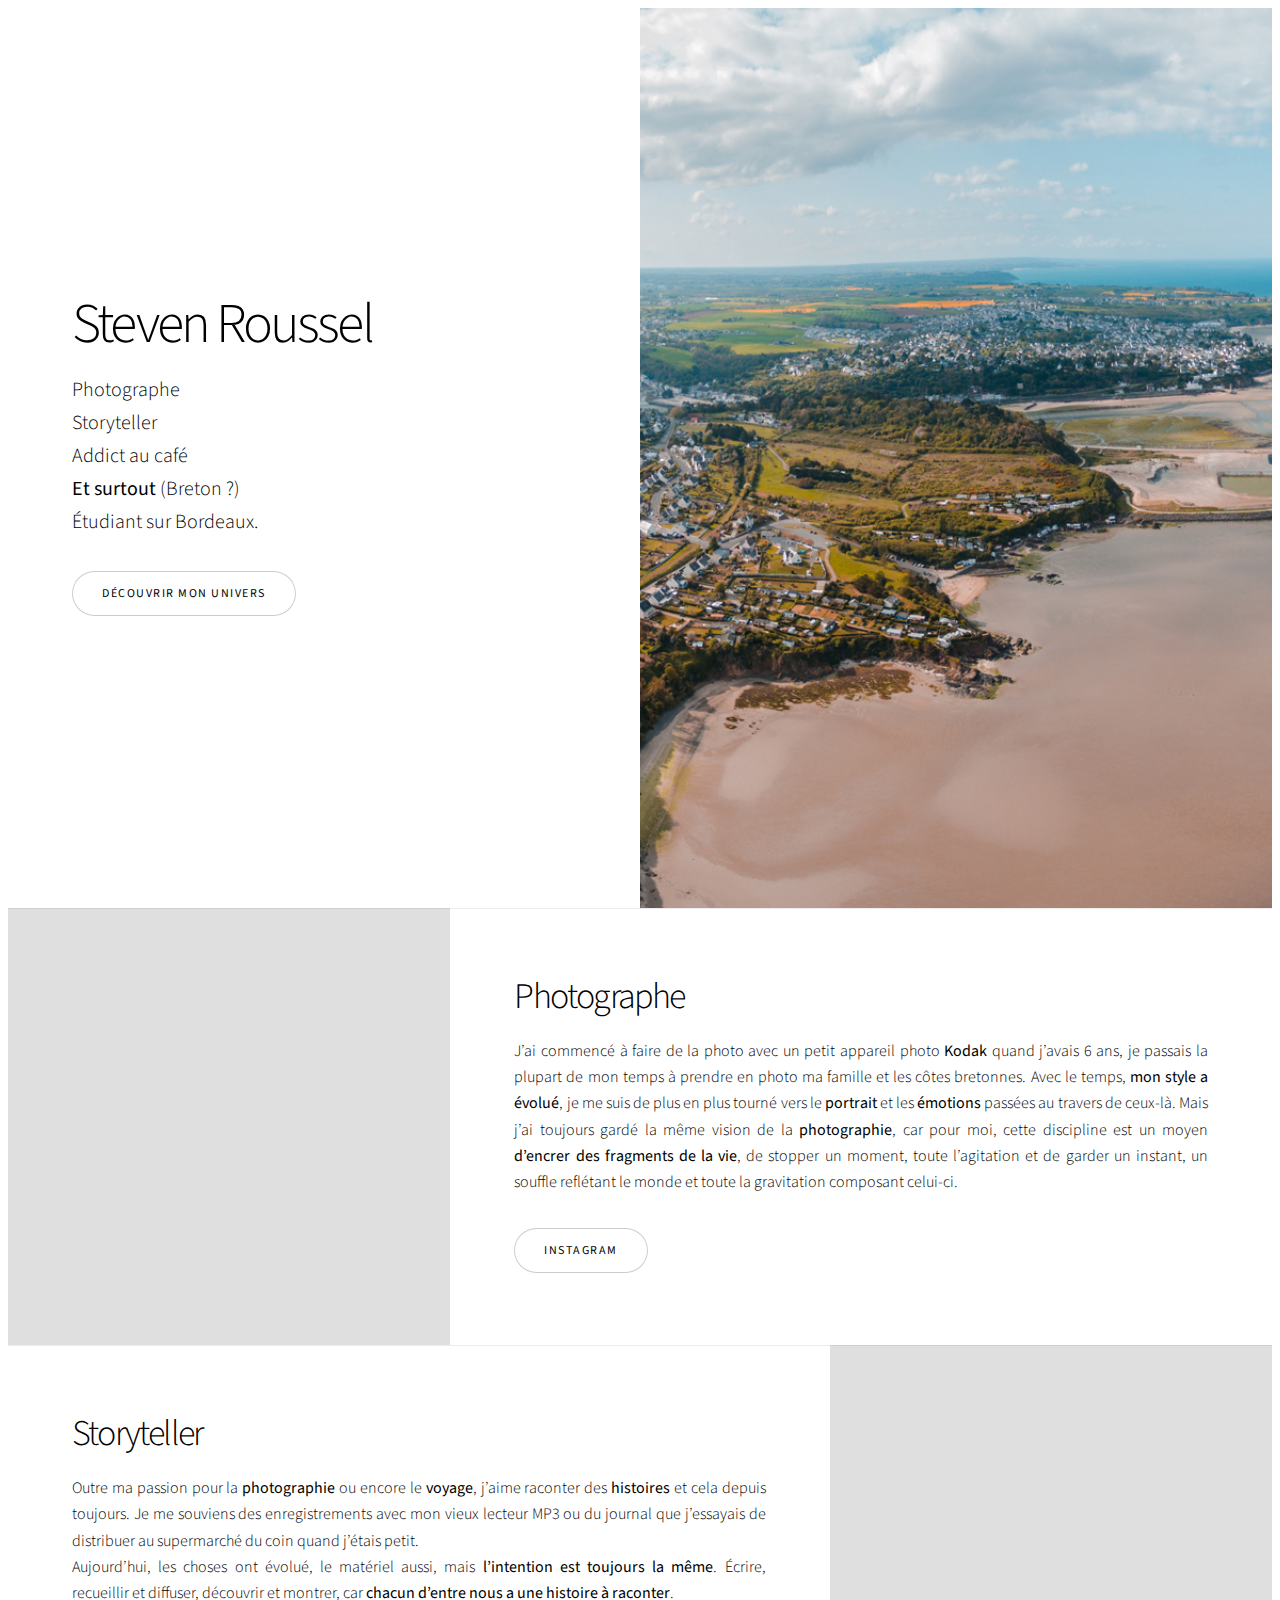
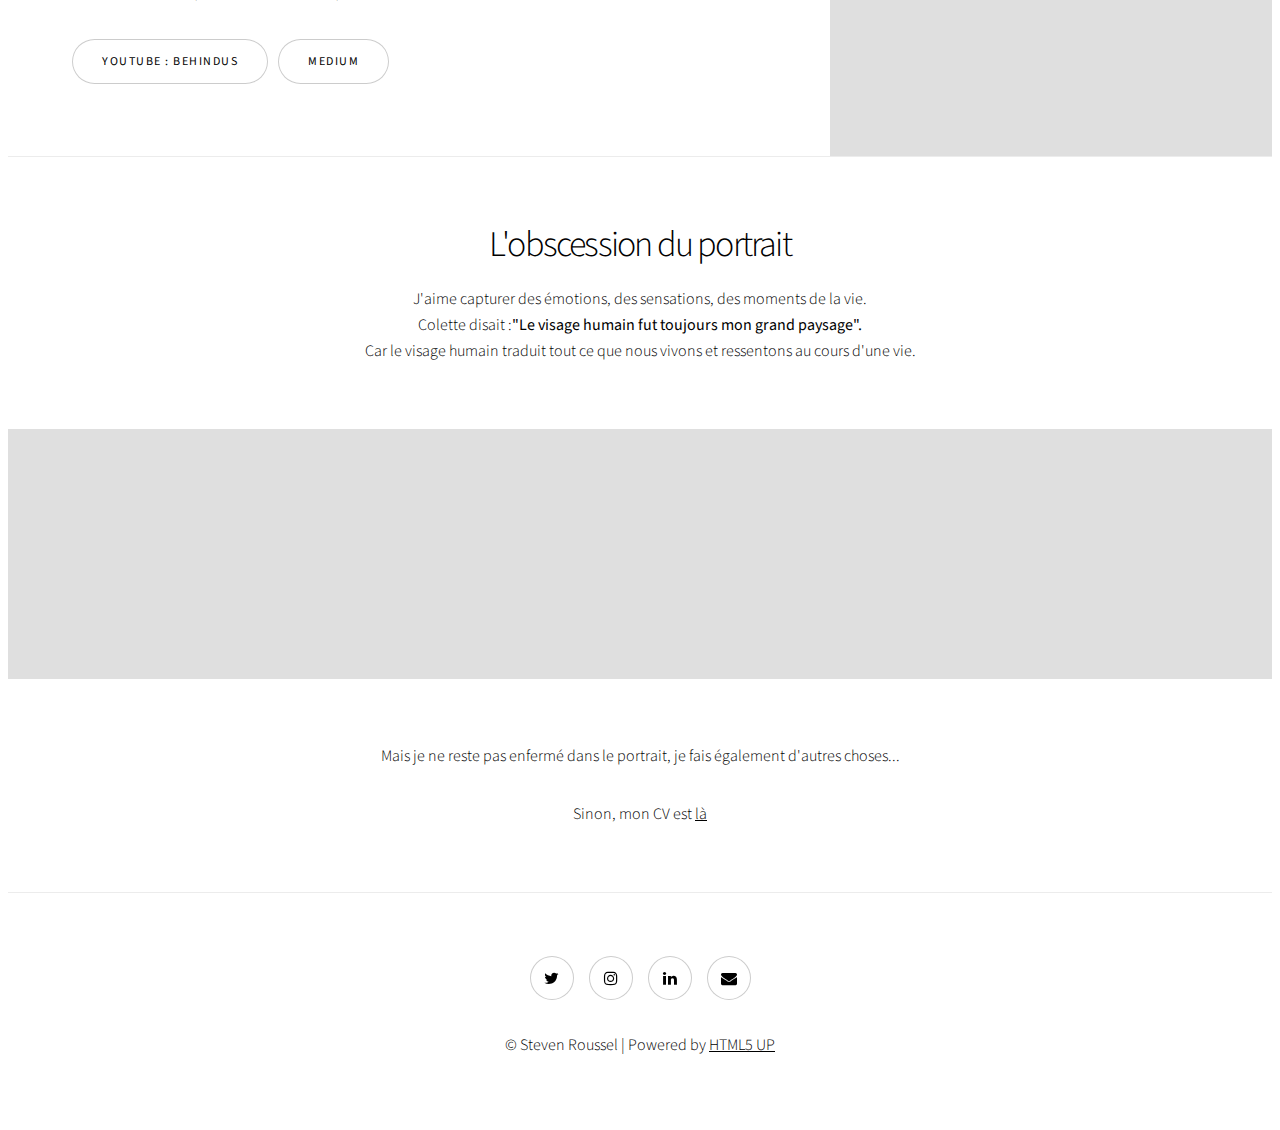
==== commit 10dd661f: "V1.1" ====
--- a/index.html
+++ b/index.html
@@ -42,7 +42,7 @@
 							</ul>
 						</div>
 						<div class="image">
-							<img src="images/pp (2).jpg" alt="" />
+							<img src="images/pp.jpg" alt="" />
 						</div>
 					</section>
 
